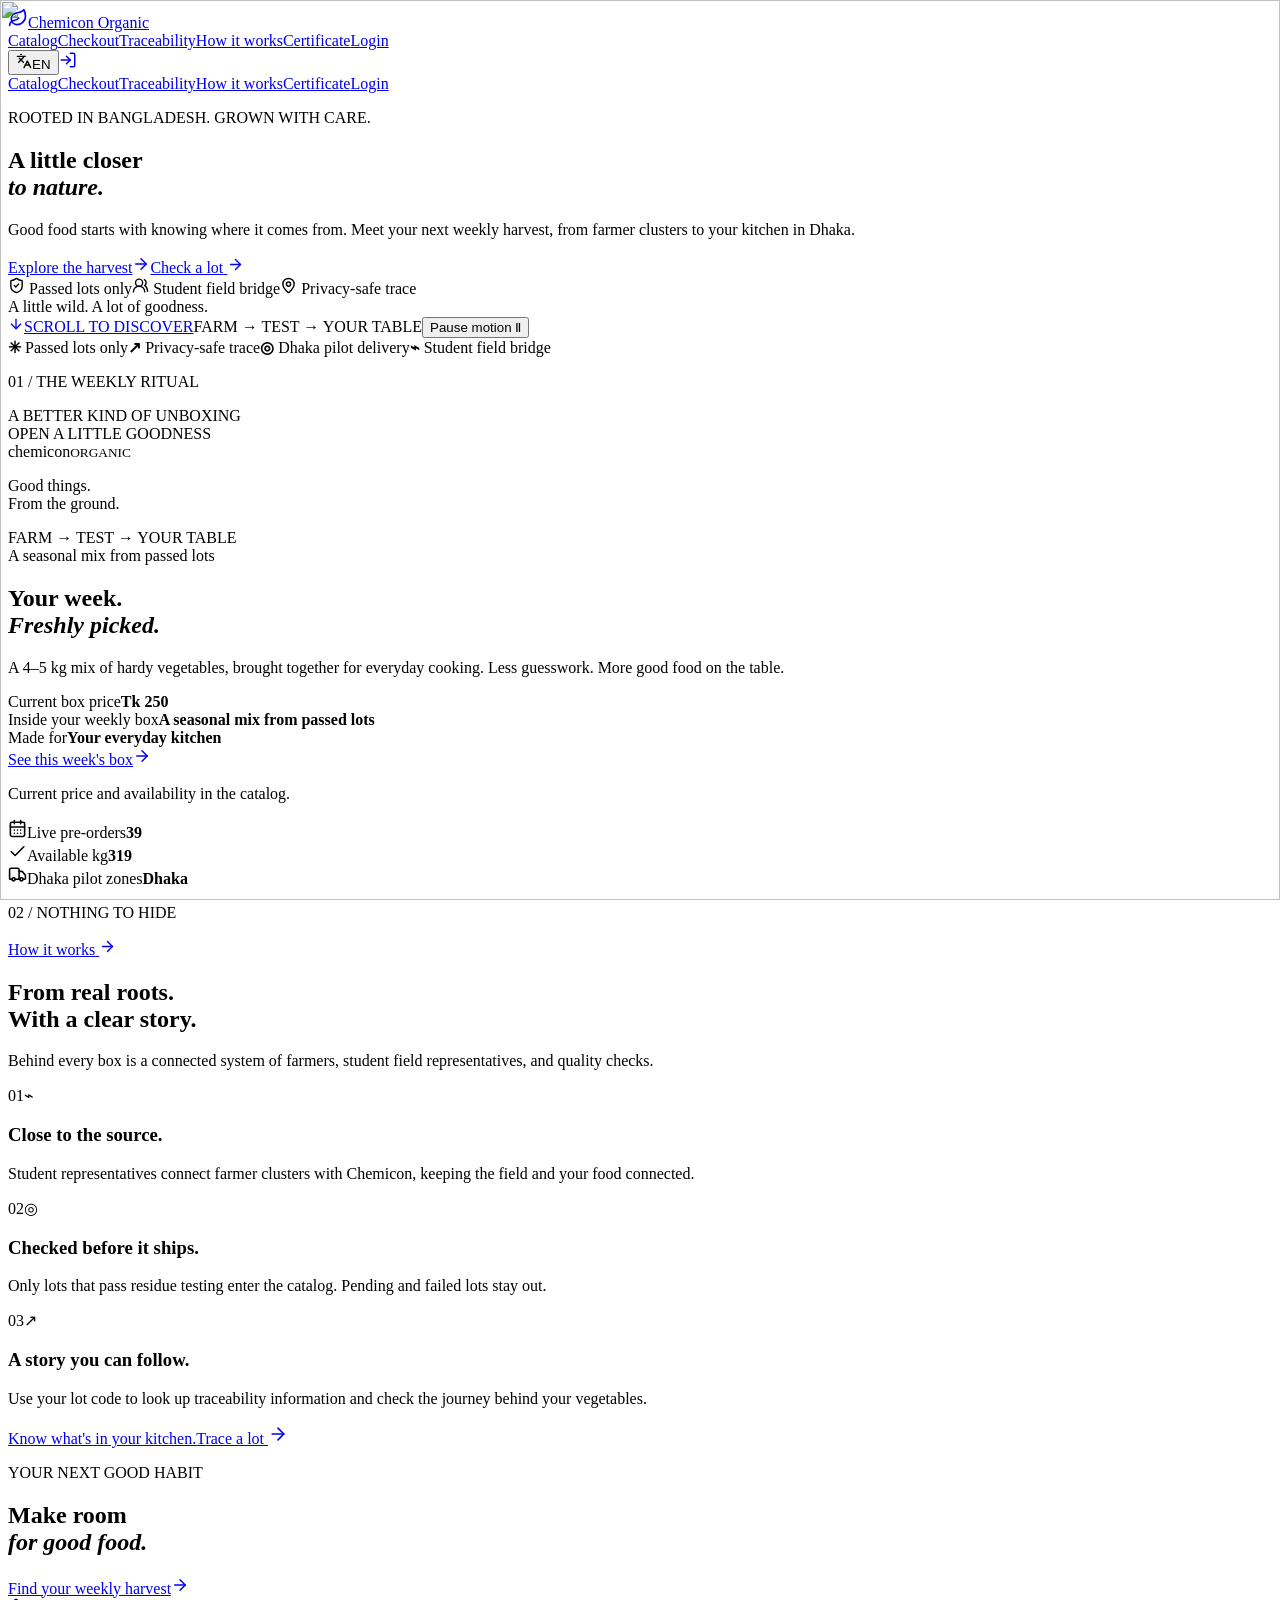
==== index.html @ 119d0b74 "Fix responsive hero image for Pages" ====
<!DOCTYPE html><html lang="en"><head><meta charSet="utf-8"/><meta name="viewport" content="width=device-width, initial-scale=1"/><link rel="preload" as="image" imageSrcSet="/chemicon-organic-v5-preview/experimental-assets/hardy-harvest.png 640w, /chemicon-organic-v5-preview/experimental-assets/hardy-harvest.png 750w, /chemicon-organic-v5-preview/experimental-assets/hardy-harvest.png 828w, /chemicon-organic-v5-preview/experimental-assets/hardy-harvest.png 1080w, /chemicon-organic-v5-preview/experimental-assets/hardy-harvest.png 1200w, /chemicon-organic-v5-preview/experimental-assets/hardy-harvest.png 1920w, /chemicon-organic-v5-preview/experimental-assets/hardy-harvest.png 2048w, /chemicon-organic-v5-preview/experimental-assets/hardy-harvest.png 3840w" imageSizes="(max-width: 760px) 120vw, 75vw"/><link rel="stylesheet" href="/chemicon-organic-v5-preview/_next/static/css/app/layout.css?v=1789143541775" data-precedence="next_static/css/app/layout.css"/><link rel="preload" as="script" fetchPriority="low" href="/chemicon-organic-v5-preview/_next/static/chunks/webpack.js?v=1789143541775"/><script src="/chemicon-organic-v5-preview/_next/static/chunks/main-app.js?v=1789143541775" async=""></script><script src="/chemicon-organic-v5-preview/_next/static/chunks/app-pages-internals.js" async=""></script><script src="/chemicon-organic-v5-preview/_next/static/chunks/app/layout.js" async=""></script><script src="/chemicon-organic-v5-preview/_next/static/chunks/app/error.js" async=""></script><script src="/chemicon-organic-v5-preview/_next/static/chunks/app/not-found.js" async=""></script><script src="/chemicon-organic-v5-preview/_next/static/chunks/app/page.js" async=""></script><title>Chemicon Organic Vegetable Venture</title><meta name="description" content="Organic vegetables with lot traceability, delivery, and farmer payout operations."/><link rel="manifest" href="/chemicon-organic-v5-preview/manifest.webmanifest"/><script src="/chemicon-organic-v5-preview/_next/static/chunks/polyfills.js" noModule=""></script></head><body><div hidden=""><!--$--><!--/$--></div><header class="ov-public-header ov-public-header--dark"><div class="mx-auto flex max-w-7xl items-center justify-between gap-4 px-4 py-3 sm:px-6"><a class="flex min-w-0 items-center gap-3 font-bold text-[var(--ov-color-cream)]" href="/chemicon-organic-v5-preview/"><span class="ov-brand-mark"><svg xmlns="http://www.w3.org/2000/svg" width="20" height="20" viewBox="0 0 24 24" fill="none" stroke="currentColor" stroke-width="2" stroke-linecap="round" stroke-linejoin="round" class="lucide lucide-leaf"><path d="M11 20A7 7 0 0 1 9.8 6.1C15.5 5 17 4.48 19 2c1 2 2 4.18 2 8 0 5.5-4.78 10-10 10Z"></path><path d="M2 21c0-3 1.85-5.36 5.08-6C9.5 14.52 12 13 13 12"></path></svg></span><span class="truncate">Chemicon Organic</span></a><nav class="hidden items-center gap-1 lg:flex"><a class="ov-nav-link" href="/chemicon-organic-v5-preview/catalog">Catalog</a><a class="ov-nav-link" href="/chemicon-organic-v5-preview/checkout">Checkout</a><a class="ov-nav-link" href="/chemicon-organic-v5-preview/traceability">Traceability</a><a class="ov-nav-link" href="/chemicon-organic-v5-preview/how-it-works">How it works</a><a class="ov-nav-link" href="/chemicon-organic-v5-preview/certificate">Certificate</a><a class="ov-nav-link" href="/chemicon-organic-v5-preview/login">Login</a></nav><div class="flex items-center gap-2"><button type="button" class="focus-ring inline-flex min-h-[var(--ov-touch-target)] items-center gap-2 rounded border border-[var(--line)] bg-white px-3 text-sm font-semibold" aria-label="Switch between English and Bangla" title="Switch between English and Bangla" aria-pressed="false"><svg xmlns="http://www.w3.org/2000/svg" width="16" height="16" viewBox="0 0 24 24" fill="none" stroke="currentColor" stroke-width="2" stroke-linecap="round" stroke-linejoin="round" class="lucide lucide-languages"><path d="m5 8 6 6"></path><path d="m4 14 6-6 2-3"></path><path d="M2 5h12"></path><path d="M7 2h1"></path><path d="m22 22-5-10-5 10"></path><path d="M14 18h6"></path></svg>EN</button><a class="focus-ring grid size-11 place-items-center rounded-full border border-white/20 bg-white/10 text-[var(--ov-color-cream)]" aria-label="Login" href="/chemicon-organic-v5-preview/login"><svg xmlns="http://www.w3.org/2000/svg" width="18" height="18" viewBox="0 0 24 24" fill="none" stroke="currentColor" stroke-width="2" stroke-linecap="round" stroke-linejoin="round" class="lucide lucide-log-in"><path d="M15 3h4a2 2 0 0 1 2 2v14a2 2 0 0 1-2 2h-4"></path><polyline points="10 17 15 12 10 7"></polyline><line x1="15" x2="3" y1="12" y2="12"></line></svg></a></div></div><nav class="border-t border-[var(--ov-color-line)] lg:hidden" aria-label="Catalog"><div class="mx-auto flex max-w-7xl gap-1 overflow-x-auto px-4 py-2 sm:px-6"><a class="ov-nav-link shrink-0" href="/chemicon-organic-v5-preview/catalog">Catalog</a><a class="ov-nav-link shrink-0" href="/chemicon-organic-v5-preview/checkout">Checkout</a><a class="ov-nav-link shrink-0" href="/chemicon-organic-v5-preview/traceability">Traceability</a><a class="ov-nav-link shrink-0" href="/chemicon-organic-v5-preview/how-it-works">How it works</a><a class="ov-nav-link shrink-0" href="/chemicon-organic-v5-preview/certificate">Certificate</a><a class="ov-nav-link shrink-0" href="/chemicon-organic-v5-preview/login">Login</a></div></nav></header><main><!--$?--><template id="B:0"></template><main class="ov-state-page" aria-busy="true"><div class="ov-state-card"><div class="flex items-center gap-3 text-sm text-[var(--ov-color-muted)]" role="status" aria-live="polite"><span class="ov-spinner" aria-hidden="true"></span><span>Loading Chemicon operations…</span></div></div></main><!--/$--></main><footer class="border-t border-[var(--line)] bg-[#e9eee4]"><div class="mx-auto grid max-w-7xl gap-4 px-4 py-6 text-sm text-[var(--muted)] sm:px-6 md:grid-cols-3"><span class="flex items-center gap-2"><svg xmlns="http://www.w3.org/2000/svg" width="16" height="16" viewBox="0 0 24 24" fill="none" stroke="currentColor" stroke-width="2" stroke-linecap="round" stroke-linejoin="round" class="lucide lucide-shield-check"><path d="M20 13c0 5-3.5 7.5-7.66 8.95a1 1 0 0 1-.67-.01C7.5 20.5 4 18 4 13V6a1 1 0 0 1 1-1c2 0 4.5-1.2 6.24-2.72a1.17 1.17 0 0 1 1.52 0C14.51 3.81 17 5 19 5a1 1 0 0 1 1 1z"></path><path d="m9 12 2 2 4-4"></path></svg> <!-- -->Residue-tested lots only</span><span class="flex items-center gap-2"><svg xmlns="http://www.w3.org/2000/svg" width="16" height="16" viewBox="0 0 24 24" fill="none" stroke="currentColor" stroke-width="2" stroke-linecap="round" stroke-linejoin="round" class="lucide lucide-truck"><path d="M14 18V6a2 2 0 0 0-2-2H4a2 2 0 0 0-2 2v11a1 1 0 0 0 1 1h2"></path><path d="M15 18H9"></path><path d="M19 18h2a1 1 0 0 0 1-1v-3.65a1 1 0 0 0-.22-.624l-3.48-4.35A1 1 0 0 0 17.52 8H14"></path><circle cx="17" cy="18" r="2"></circle><circle cx="7" cy="18" r="2"></circle></svg> <!-- -->Dhaka pilot zones</span><span>Private apps are available after staff login.</span></div></footer><script>requestAnimationFrame(function(){$RT=performance.now()});</script><script src="/chemicon-organic-v5-preview/_next/static/chunks/webpack.js?v=1789143541775" id="_R_" async=""></script><div hidden id="S:0"><div class="ov-homepage"><section class="ov-home-hero" aria-labelledby="home-title"><div class="ov-home-hero-art" aria-hidden="true"><img alt="" decoding="async" data-nimg="fill" style="position:absolute;height:100%;width:100%;left:0;top:0;right:0;bottom:0;color:transparent" sizes="(max-width: 760px) 120vw, 75vw" srcSet="/chemicon-organic-v5-preview/experimental-assets/hardy-harvest.png 640w, /chemicon-organic-v5-preview/experimental-assets/hardy-harvest.png 750w, /chemicon-organic-v5-preview/experimental-assets/hardy-harvest.png 828w, /chemicon-organic-v5-preview/experimental-assets/hardy-harvest.png 1080w, /chemicon-organic-v5-preview/experimental-assets/hardy-harvest.png 1200w, /chemicon-organic-v5-preview/experimental-assets/hardy-harvest.png 1920w, /chemicon-organic-v5-preview/experimental-assets/hardy-harvest.png 2048w, /chemicon-organic-v5-preview/experimental-assets/hardy-harvest.png 3840w" src="/chemicon-organic-v5-preview/experimental-assets/hardy-harvest.png"/><span class="ov-home-orbit ov-home-orbit--one"></span><span class="ov-home-orbit ov-home-orbit--two"></span></div><div class="ov-home-copy"><p class="ov-home-eyebrow"><span class="ov-home-live-dot"></span>ROOTED IN BANGLADESH. GROWN WITH CARE.</p><h1 id="home-title" class="ov-home-title">A little closer<br/><em>to nature.</em></h1><p class="ov-home-description">Good food starts with knowing where it comes from. Meet your next weekly harvest, from farmer clusters to your kitchen in Dhaka.</p><div class="ov-home-actions"><a class="ov-button ov-button--primary ov-home-button" href="/chemicon-organic-v5-preview/catalog"><span>Explore the harvest</span><svg xmlns="http://www.w3.org/2000/svg" width="18" height="18" viewBox="0 0 24 24" fill="none" stroke="currentColor" stroke-width="2" stroke-linecap="round" stroke-linejoin="round" class="lucide lucide-arrow-right" aria-hidden="true"><path d="M5 12h14"></path><path d="m12 5 7 7-7 7"></path></svg></a><a class="ov-home-text-link" href="/chemicon-organic-v5-preview/traceability">Check a lot<!-- --> <svg xmlns="http://www.w3.org/2000/svg" width="17" height="17" viewBox="0 0 24 24" fill="none" stroke="currentColor" stroke-width="2" stroke-linecap="round" stroke-linejoin="round" class="lucide lucide-arrow-right" aria-hidden="true"><path d="M5 12h14"></path><path d="m12 5 7 7-7 7"></path></svg></a></div><div class="ov-home-signals" aria-label="FARM → TEST → YOUR TABLE"><span><svg xmlns="http://www.w3.org/2000/svg" width="17" height="17" viewBox="0 0 24 24" fill="none" stroke="currentColor" stroke-width="2" stroke-linecap="round" stroke-linejoin="round" class="lucide lucide-shield-check" aria-hidden="true"><path d="M20 13c0 5-3.5 7.5-7.66 8.95a1 1 0 0 1-.67-.01C7.5 20.5 4 18 4 13V6a1 1 0 0 1 1-1c2 0 4.5-1.2 6.24-2.72a1.17 1.17 0 0 1 1.52 0C14.51 3.81 17 5 19 5a1 1 0 0 1 1 1z"></path><path d="m9 12 2 2 4-4"></path></svg> <!-- -->Passed lots only</span><span><svg xmlns="http://www.w3.org/2000/svg" width="17" height="17" viewBox="0 0 24 24" fill="none" stroke="currentColor" stroke-width="2" stroke-linecap="round" stroke-linejoin="round" class="lucide lucide-users-round" aria-hidden="true"><path d="M18 21a8 8 0 0 0-16 0"></path><circle cx="10" cy="8" r="5"></circle><path d="M22 20c0-3.37-2-6.5-4-8a5 5 0 0 0-.45-8.3"></path></svg> <!-- -->Student field bridge</span><span><svg xmlns="http://www.w3.org/2000/svg" width="17" height="17" viewBox="0 0 24 24" fill="none" stroke="currentColor" stroke-width="2" stroke-linecap="round" stroke-linejoin="round" class="lucide lucide-map-pin" aria-hidden="true"><path d="M20 10c0 4.993-5.539 10.193-7.399 11.799a1 1 0 0 1-1.202 0C9.539 20.193 4 14.993 4 10a8 8 0 0 1 16 0"></path><circle cx="12" cy="10" r="3"></circle></svg> <!-- -->Privacy-safe trace</span></div></div><div class="ov-home-produce-label" aria-hidden="true"><span></span><span>A little wild. A lot of goodness.</span></div><div class="ov-home-hero-bottom"><a href="#weekly"><span class="ov-home-scroll-symbol"><svg xmlns="http://www.w3.org/2000/svg" width="16" height="16" viewBox="0 0 24 24" fill="none" stroke="currentColor" stroke-width="2" stroke-linecap="round" stroke-linejoin="round" class="lucide lucide-arrow-down" aria-hidden="true"><path d="M12 5v14"></path><path d="m19 12-7 7-7-7"></path></svg></span>SCROLL TO DISCOVER</a><span class="ov-home-process">FARM → TEST → YOUR TABLE</span><button class="ov-home-motion-toggle" type="button" aria-pressed="false">Pause motion<!-- --> <span aria-hidden="true">Ⅱ</span></button></div></section><div class="ov-home-trust" aria-label="FARM → TEST → YOUR TABLE"><span><b aria-hidden="true">✳</b> <!-- -->Passed lots only</span><span><b aria-hidden="true">↗</b> <!-- -->Privacy-safe trace</span><span><b aria-hidden="true">◎</b> Dhaka pilot delivery</span><span><b aria-hidden="true">⌁</b> <!-- -->Student field bridge</span></div><section class="ov-home-weekly" id="weekly" aria-labelledby="weekly-title"><div class="ov-home-section-inner"><div class="ov-home-section-top"><p class="ov-home-eyebrow ov-home-eyebrow--light">01 / THE WEEKLY RITUAL</p><span class="ov-home-tiny-note">A BETTER KIND OF UNBOXING</span></div><div class="ov-home-weekly-grid"><div class="ov-home-box-stage" aria-hidden="true"><span class="ov-home-stage-ring ov-home-stage-ring--one"></span><span class="ov-home-stage-ring ov-home-stage-ring--two"></span><div class="ov-home-box-card"><div class="ov-home-box-card__top"><span>OPEN A LITTLE GOODNESS</span></div><div class="ov-home-box-card__front"><span class="ov-home-box-logo">chemicon<small>ORGANIC</small></span><p>Good things.<br/>From the ground.</p><span class="ov-home-box-micro">FARM → TEST → YOUR TABLE</span></div></div><span class="ov-home-box-caption">A seasonal mix from passed lots</span></div><div class="ov-home-weekly-copy"><h2 id="weekly-title" class="ov-home-section-title">Your week.<br/><em>Freshly picked.</em></h2><p>A 4–5 kg mix of hardy vegetables, brought together for everyday cooking. Less guesswork. More good food on the table.</p><div class="ov-home-price"><span>Current box price</span><strong>Tk <!-- -->250</strong></div><div class="ov-home-detail"><span>Inside your weekly box</span><strong>A seasonal mix from passed lots</strong></div><div class="ov-home-detail"><span>Made for</span><strong>Your everyday kitchen</strong></div><a class="ov-button ov-button--secondary ov-home-button ov-home-button--dark" href="/chemicon-organic-v5-preview/catalog"><span>See this week&#x27;s box</span><svg xmlns="http://www.w3.org/2000/svg" width="18" height="18" viewBox="0 0 24 24" fill="none" stroke="currentColor" stroke-width="2" stroke-linecap="round" stroke-linejoin="round" class="lucide lucide-arrow-right" aria-hidden="true"><path d="M5 12h14"></path><path d="m12 5 7 7-7 7"></path></svg></a><p class="ov-home-availability">Current price and availability in the catalog.</p></div></div><div class="ov-home-data-row"><div><svg xmlns="http://www.w3.org/2000/svg" width="19" height="19" viewBox="0 0 24 24" fill="none" stroke="currentColor" stroke-width="2" stroke-linecap="round" stroke-linejoin="round" class="lucide lucide-calendar-days" aria-hidden="true"><path d="M8 2v4"></path><path d="M16 2v4"></path><rect width="18" height="18" x="3" y="4" rx="2"></rect><path d="M3 10h18"></path><path d="M8 14h.01"></path><path d="M12 14h.01"></path><path d="M16 14h.01"></path><path d="M8 18h.01"></path><path d="M12 18h.01"></path><path d="M16 18h.01"></path></svg><span>Live pre-orders</span><strong>39</strong></div><div><svg xmlns="http://www.w3.org/2000/svg" width="19" height="19" viewBox="0 0 24 24" fill="none" stroke="currentColor" stroke-width="2" stroke-linecap="round" stroke-linejoin="round" class="lucide lucide-check" aria-hidden="true"><path d="M20 6 9 17l-5-5"></path></svg><span>Available kg</span><strong>319</strong></div><div><svg xmlns="http://www.w3.org/2000/svg" width="19" height="19" viewBox="0 0 24 24" fill="none" stroke="currentColor" stroke-width="2" stroke-linecap="round" stroke-linejoin="round" class="lucide lucide-truck" aria-hidden="true"><path d="M14 18V6a2 2 0 0 0-2-2H4a2 2 0 0 0-2 2v11a1 1 0 0 0 1 1h2"></path><path d="M15 18H9"></path><path d="M19 18h2a1 1 0 0 0 1-1v-3.65a1 1 0 0 0-.22-.624l-3.48-4.35A1 1 0 0 0 17.52 8H14"></path><circle cx="17" cy="18" r="2"></circle><circle cx="7" cy="18" r="2"></circle></svg><span>Dhaka pilot zones</span><strong>Dhaka</strong></div></div></div></section><section class="ov-home-journey" aria-labelledby="journey-title"><div class="ov-home-section-inner"><div class="ov-home-section-top"><p class="ov-home-eyebrow">02 / NOTHING TO HIDE</p><a class="ov-home-text-link" href="/chemicon-organic-v5-preview/how-it-works">How it works<!-- --> <svg xmlns="http://www.w3.org/2000/svg" width="17" height="17" viewBox="0 0 24 24" fill="none" stroke="currentColor" stroke-width="2" stroke-linecap="round" stroke-linejoin="round" class="lucide lucide-arrow-right" aria-hidden="true"><path d="M5 12h14"></path><path d="m12 5 7 7-7 7"></path></svg></a></div><div class="ov-home-journey-heading"><h2 id="journey-title" class="ov-home-section-title">From real roots.<br/>With a clear story.</h2><p>Behind every box is a connected system of farmers, student field representatives, and quality checks.</p></div><div class="ov-home-steps"><article><span class="ov-home-step-number">01</span><span class="ov-home-step-mark" aria-hidden="true">⌁</span><h3>Close to the source.</h3><p>Student representatives connect farmer clusters with Chemicon, keeping the field and your food connected.</p></article><article><span class="ov-home-step-number">02</span><span class="ov-home-step-mark" aria-hidden="true">◎</span><h3>Checked before it ships.</h3><p>Only lots that pass residue testing enter the catalog. Pending and failed lots stay out.</p></article><article><span class="ov-home-step-number">03</span><span class="ov-home-step-mark" aria-hidden="true">↗</span><h3>A story you can follow.</h3><p>Use your lot code to look up traceability information and check the journey behind your vegetables.</p></article></div><a class="ov-home-trace-link" href="/chemicon-organic-v5-preview/traceability"><span>Know what&#x27;s in your kitchen.</span><span>Trace a lot<!-- --> <svg xmlns="http://www.w3.org/2000/svg" width="20" height="20" viewBox="0 0 24 24" fill="none" stroke="currentColor" stroke-width="2" stroke-linecap="round" stroke-linejoin="round" class="lucide lucide-arrow-right" aria-hidden="true"><path d="M5 12h14"></path><path d="m12 5 7 7-7 7"></path></svg></span></a></div></section><section class="ov-home-closing" aria-labelledby="closing-title"><div class="ov-home-closing-art" aria-hidden="true"></div><p class="ov-home-eyebrow">YOUR NEXT GOOD HABIT</p><h2 id="closing-title" class="ov-home-closing-title">Make room<br/><em>for good food.</em></h2><a class="ov-button ov-button--primary ov-home-button" href="/chemicon-organic-v5-preview/catalog"><span>Find your weekly harvest</span><svg xmlns="http://www.w3.org/2000/svg" width="18" height="18" viewBox="0 0 24 24" fill="none" stroke="currentColor" stroke-width="2" stroke-linecap="round" stroke-linejoin="round" class="lucide lucide-arrow-right" aria-hidden="true"><path d="M5 12h14"></path><path d="m12 5 7 7-7 7"></path></svg></a></section></div><!--$--><!--/$--></div><script>$RB=[];$RV=function(a){$RT=performance.now();for(var b=0;b<a.length;b+=2){var c=a[b],e=a[b+1];null!==e.parentNode&&e.parentNode.removeChild(e);var f=c.parentNode;if(f){var g=c.previousSibling,h=0;do{if(c&&8===c.nodeType){var d=c.data;if("/$"===d||"/&"===d)if(0===h)break;else h--;else"$"!==d&&"$?"!==d&&"$~"!==d&&"$!"!==d&&"&"!==d||h++}d=c.nextSibling;f.removeChild(c);c=d}while(c);for(;e.firstChild;)f.insertBefore(e.firstChild,c);g.data="$";g._reactRetry&&requestAnimationFrame(g._reactRetry)}}a.length=0};
$RC=function(a,b){if(b=document.getElementById(b))(a=document.getElementById(a))?(a.previousSibling.data="$~",$RB.push(a,b),2===$RB.length&&("number"!==typeof $RT?requestAnimationFrame($RV.bind(null,$RB)):(a=performance.now(),setTimeout($RV.bind(null,$RB),2300>a&&2E3<a?2300-a:$RT+300-a)))):b.parentNode.removeChild(b)};$RC("B:0","S:0")</script><script>(self.__next_f=self.__next_f||[]).push([0])</script><script>self.__next_f.push([1,"5:I[\"(app-pages-browser)/../../node_modules/next/dist/next-devtools/userspace/app/segment-explorer-node.js\",[\"app-pages-internals\",\"static/chunks/app-pages-internals.js\"],\"SegmentViewNode\"]\n7:\"$Sreact.fragment\"\n14:I[\"(app-pages-browser)/./components/locale-provider.tsx\",[\"app/layout\",\"static/chunks/app/layout.js\"],\"LocaleProvider\"]\n16:I[\"(app-pages-browser)/./components/public-chrome.tsx\",[\"app/layout\",\"static/chunks/app/layout.js\"],\"PublicChrome\"]\n18:I[\"(app-pages-browser)/../../node_modules/next/dist/client/components/layout-router.js\",[\"app-pages-internals\",\"static/chunks/app-pages-internals.js\"],\"\"]\n19:I[\"(app-pages-browser)/./app/error.tsx\",[\"app/error\",\"static/chunks/app/error.js\"],\"default\"]\n1c:I[\"(app-pages-browser)/../../node_modules/next/dist/client/components/render-from-template-context.js\",[\"app-pages-internals\",\"static/chunks/app-pages-internals.js\"],\"\"]\n22:\"$Sreact.forward_ref\"\n3d:I[\"(app-pages-browser)/../../node_modules/next/dist/client/app-dir/link.js\",[\"app/not-found\",\"static/chunks/app/not-found.js\"],\"\"]\n49:I[\"(app-pages-browser)/../../node_modules/next/dist/lib/framework/boundary-components.js\",[\"app-pages-internals\",\"static/chunks/app-pages-internals.js\"],\"OutletBoundary\"]\n50:I[\"(app-pages-browser)/../../node_modules/next/dist/client/components/metadata/async-metadata.js\",[\"app-pages-internals\",\"static/chunks/app-pages-internals.js\"],\"AsyncMetadataOutlet\"]\n62:I[\"(app-pages-browser)/../../node_modules/next/dist/lib/framework/boundary-components.js\",[\"app-pages-internals\",\"static/chunks/app-pages-internals.js\"],\"ViewportBoundary\"]\n68:I[\"(app-pages-browser)/../../node_modules/next/dist/lib/framework/boundary-components.js\",[\"app-pages-internals\",\"static/chunks/app-pages-internals.js\"],\"MetadataBoundary\"]\n6d:\"$Sreact.suspense\"\n71:I[\"(app-pages-browser)/../../node_modules/next/dist/client/components/builtin/global-error.js\",[\"app-pages-internals\",\"static/chunks/app-pages-internals.js\"],\"\"]\n79:I[\"(app-pages-browser)/./components/homepage.tsx\",[\"app/page\",\"static/chunks/app/page.js\"],\"Homepage\"]\n:H"])</script><script>self.__next_f.push([1,"L[\"/_next/static/css/app/layout.css?v=1789143541775\",\"style\"]\n:N1789143541781.5488\n3:\"$EObject.defineProperty(()=\u003e{ctx.componentMod.preloadStyle(fullHref,ctx.renderOpts.crossOrigin,ctx.nonce)},\\\"name\\\",{value:\\\"\\\"})\"\n2:{\"name\":\"Preloads\",\"key\":null,\"env\":\"Server\",\"stack\":[],\"props\":{\"preloadCallbacks\":[\"$3\"]}}\n4:[]\n6:[]\n8:[[\"Array.map\",\"\",0,0,0,0,false]]\nb:I[\"(app-pages-browser)/../../node_modules/next/dist/client/components/layout-router.js\",[\"app-pages-internals\",\"static/chunks/app-pages-internals.js\"],\"\"]\nd:I[\"(app-pages-browser)/./app/error.tsx\",[\"app/error\",\"static/chunks/app/error.js\"],\"default\"]\ne:{\"type\":\"error\",\"pagePath\":\"error.tsx\",\"children\":[]}\nf:[[\"Promise.all\",\"\",0,0,0,0,true]]\nc:{\"parallelRouterKey\":\"children\",\"error\":\"$d\",\"errorStyles\":[\"$\",\"$L5\",null,\"$e\",null,\"$f\",0],\"errorScripts\":\"$Y\",\"template\":\"$Y\",\"templateStyles\":\"$undefined\",\"templateScripts\":\"$undefined\",\"notFound\":\"$Y\",\"forbidden\":\"$undefined\",\"unauthorized\":\"$undefined\",\"segmentViewBoundaries\":\"$Y\"}\n10:[[\"Promise.all\",\"\",0,0,0,0,true]]\na:{\"name\":\"RootLayout\",\"key\":null,\"env\":\"Server\",\"stack\":[],\"props\":{\"children\":[\"$\",\"$Lb\",null,\"$c\",null,\"$10\",1],\"params\":\"$Y\"}}\n11:[[\"RootLayout\",\"webpack-internal:///(rsc)/./app/layout.tsx\",20,87,19,1,false]]\n12:[[\"RootLayout\",\"webpack-internal:///(rsc)/./app/layout.tsx\",23,94,19,1,false]]\n13:[[\"RootLayout\",\"webpack-internal:///(rsc)/./app/layout.tsx\",24,98,19,1,false]]\n15:[[\"RootLayout\",\"webpack-internal:///(rsc)/./app/layout.tsx\",25,102,19,1,false]]\n17:[[\"Promise.all\",\"\",0,0,0,0,true]]\n1a:[[\"Promise.all\",\"\",0,0,0,0,true]]\n1b:[[\"Promise.all\",\"\",0,0,0,0,true]]\n1d:[]\n1f:{\"name\":\"NotFound\",\"key\":null,\"env\":\"Server\",\"stack\":[],\"props\":{}}\n23:\"$EObject.defineProperty(({ className, ...props }, ref)=\u003e/*#__PURE__*/ (0,react__WEBPACK_IMPORTED_MODULE_0__.createElement)(_Icon_js__WEBPACK_IMPORTED_MODULE_1__[\\\"default\\\"], {\\n            ref,\\n            iconNode,\\n            className: (0,_shared_src_utils_js__WEBPACK_IMPORTED_MODULE_2__.mergeClasses)(`lucide-${(0,_shared_src_utils_js__WEBPACK_IMPORTED_MODUL"])</script><script>self.__next_f.push([1,"E_2__.toKebabCase)(iconName)}`, className),\\n            ...props\\n        }),\\\"name\\\",{value:\\\"SearchX\\\"})\"\n21:{\"$$typeof\":\"$22\",\"render\":\"$23\"}\n24:{\"size\":28}\n25:[[\"NotFound\",\"webpack-internal:///(rsc)/./app/not-found.tsx\",17,90,12,1,false]]\n20:{\"name\":\"SystemState\",\"key\":null,\"env\":\"Server\",\"owner\":\"$1f\",\"stack\":[[\"NotFound\",\"webpack-internal:///(rsc)/./app/not-found.tsx\",13,87,12,1,false]],\"props\":{\"eyebrow\":\"Not found\",\"title\":\"That path has moved on.\",\"body\":\"The page or record is not available at this address. Return to the public site and choose a current route.\",\"icon\":[\"$\",\"$21\",null,\"$24\",\"$1f\",\"$25\",0]}}\n26:[[\"SystemState\",\"webpack-internal:///(rsc)/./components/system-state.tsx\",19,87,18,1,false]]\n27:[[\"SystemState\",\"webpack-internal:///(rsc)/./components/system-state.tsx\",21,94,18,1,false]]\n28:[[\"SystemState\",\"webpack-internal:///(rsc)/./components/system-state.tsx\",24,92,18,1,false]]\n2a:{\"name\":\"Leaf\",\"key\":null,\"env\":\"Server\",\"owner\":\"$20\",\"stack\":[[\"SystemState\",\"webpack-internal:///(rsc)/./components/system-state.tsx\",26,106,18,1,false]],\"props\":{\"size\":20}}\n2b:{\"name\":\"\",\"key\":null,\"env\":\"Server\",\"owner\":\"$2a\",\"stack\":[],\"props\":{\"ref\":\"$undefined\",\"iconNode\":[[\"path\",{\"d\":\"M11 20A7 7 0 0 1 9.8 6.1C15.5 5 17 4.48 19 2c1 2 2 4.18 2 8 0 5.5-4.78 10-10 10Z\",\"key\":\"nnexq3\"}],[\"path\",{\"d\":\"M2 21c0-3 1.85-5.36 5.08-6C9.5 14.52 12 13 13 12\",\"key\":\"mt58a7\"}]],\"className\":\"lucide-leaf\",\"size\":20}}\n2c:[]\n2d:[[\"Array.map\",\"\",0,0,0,0,false]]\n2e:[[\"Array.map\",\"\",0,0,0,0,false]]\n2f:[[\"SystemState\",\"webpack-internal:///(rsc)/./components/system-state.tsx\",38,99,18,1,false]]\n31:{\"name\":\"SearchX\",\"key\":null,\"env\":\"Server\",\"owner\":\"$1f\",\"stack\":[[\"NotFound\",\"webpack-internal:///(rsc)/./app/not-found.tsx\",17,90,12,1,false]],\"props\":\"$24\"}\n32:{\"name\":\"\",\"key\":null,\"env\":\"Server\",\"owner\":\"$31\",\"stack\":[],\"props\":{\"ref\":\"$undefined\",\"iconNode\":[[\"path\",{\"d\":\"m13.5 8.5-5 5\",\"key\":\"1cs55j\"}],[\"path\",{\"d\":\"m8.5 8.5 5 5\",\"key\":\"a8mexj\"}],[\"circle\",{\"cx\":\"11\",\"cy\":\"11\",\"r\":\"8\",\"key\":\"4ej97u\"}],\"$Y\"],\"className\":\"lucide-s"])</script><script>self.__next_f.push([1,"earch-x\",\"size\":28}}\n33:[]\n34:[[\"Array.map\",\"\",0,0,0,0,false]]\n35:[[\"Array.map\",\"\",0,0,0,0,false]]\n36:[[\"Array.map\",\"\",0,0,0,0,false]]\n37:[[\"Array.map\",\"\",0,0,0,0,false]]\n38:[[\"SystemState\",\"webpack-internal:///(rsc)/./components/system-state.tsx\",46,92,18,1,false]]\n39:[[\"SystemState\",\"webpack-internal:///(rsc)/./components/system-state.tsx\",54,92,18,1,false]]\n3a:[[\"SystemState\",\"webpack-internal:///(rsc)/./components/system-state.tsx\",62,92,18,1,false]]\n3b:[[\"SystemState\",\"webpack-internal:///(rsc)/./components/system-state.tsx\",70,92,18,1,false]]\n3c:[[\"SystemState\",\"webpack-internal:///(rsc)/./components/system-state.tsx\",72,116,18,1,false]]\n3e:[[\"Promise.all\",\"\",0,0,0,0,true]]\n3f:[[\"Promise.all\",\"\",0,0,0,0,true]]\n40:[[\"Promise.all\",\"\",0,0,0,0,true]]\n41:[[\"Promise.all\",\"\",0,0,0,0,true]]\n42:[[\"Promise.all\",\"\",0,0,0,0,true]]\n43:[[\"Promise.all\",\"\",0,0,0,0,true]]\n45:{\"name\":\"HomePage\",\"key\":null,\"env\":\"Server\",\"stack\":[[\"Promise.all\",\"\",0,0,0,0,true]],\"props\":{\"params\":\"$@46\",\"searchParams\":\"$@47\"}}\n48:[[\"Promise.all\",\"\",0,0,0,0,true]]\n4c:\"$EObject.defineProperty(async function getViewportReady() {\\n        await viewport();\\n        return undefined;\\n    },\\\"name\\\",{value:\\\"getViewportReady\\\"})\"\n4b:{\"name\":\"__next_outlet_boundary__\",\"key\":null,\"env\":\"Server\",\"stack\":[[\"Promise.all\",\"\",0,0,0,0,true]],\"props\":{\"ready\":\"$4c\"}}\n4e:{\"name\":\"StreamingMetadataOutletImpl\",\"key\":null,\"env\":\"Server\",\"stack\":[[\"Promise.all\",\"\",0,0,0,0,true]],\"props\":{}}\n4f:[]\n52:[]\n54:{\"name\":\"Loading\",\"key\":\"l\",\"env\":\"Server\",\"stack\":[],\"props\":{}}\n55:[[\"Loading\",\"webpack-internal:///(rsc)/./app/loading.tsx\",11,87,10,1,false]]\n56:[[\"Loading\",\"webpack-internal:///(rsc)/./app/loading.tsx\",14,94,10,1,false]]\n58:{\"name\":\"LoadingMessage\",\"key\":null,\"env\":\"Server\",\"owner\":\"$54\",\"stack\":[[\"Loading\",\"webpack-internal:///(rsc)/./app/loading.tsx\",16,98,10,1,false]],\"props\":{\"label\":\"Loading Chemicon operations…\"}}\n59:[[\"LoadingMessage\",\"webpack-internal:///(rsc)/./components/design-system.tsx\",176,87,175,1,false]]\n5a:[[\"LoadingMessage\",\"webpack-in"])</script><script>self.__next_f.push([1,"ternal:///(rsc)/./components/design-system.tsx\",181,88,175,1,false]]\n5b:[[\"LoadingMessage\",\"webpack-internal:///(rsc)/./components/design-system.tsx\",189,88,175,1,false]]\n5c:[]\n5e:{\"name\":\"NonIndex\",\"key\":null,\"env\":\"Server\",\"stack\":[],\"props\":{\"pagePath\":\"/\",\"statusCode\":200,\"isPossibleServerAction\":false}}\n60:{\"name\":\"ViewportTree\",\"key\":null,\"env\":\"Server\",\"stack\":[],\"props\":{}}\n61:[]\n64:{\"name\":\"__next_viewport_boundary__\",\"key\":null,\"env\":\"Server\",\"owner\":\"$60\",\"stack\":[],\"props\":{}}\n66:{\"name\":\"MetadataTree\",\"key\":null,\"env\":\"Server\",\"stack\":[],\"props\":{}}\n67:[]\n6a:{\"name\":\"__next_metadata_boundary__\",\"key\":null,\"env\":\"Server\",\"owner\":\"$66\",\"stack\":[],\"props\":{}}\n6b:[]\n6c:[]\n6f:{\"name\":\"MetadataResolver\",\"key\":null,\"env\":\"Server\",\"owner\":\"$6a\",\"stack\":[],\"props\":{}}\n72:[]\n46:{}\n47:\n73:[]\n74:[]\n75:[]\n76:[]\n77:[]\n78:[[\"HomePage\",\"webpack-internal:///(rsc)/./app/page.tsx\",21,87,17,1,false]]\n1:D\"$2\"\n1:null\n9:D\"$a\"\n1e:D\"$1f\"\n1e:D\"$20\"\n29:D\"$2a\"\n29:D\"$2b\"\n29:[\"$\",\"svg\",null,{\"ref\":\"$undefined\",\"xmlns\":\"http://www.w3.org/2000/svg\",\"width\":20,\"height\":20,\"viewBox\":\"0 0 24 24\",\"fill\":\"none\",\"stroke\":\"currentColor\",\"strokeWidth\":2,\"strokeLinecap\":\"round\",\"strokeLinejoin\":\"round\",\"className\":\"lucide lucide-leaf\",\"children\":[[\"$\",\"path\",\"nnexq3\",{\"d\":\"M11 20A7 7 0 0 1 9.8 6.1C15.5 5 17 4.48 19 2c1 2 2 4.18 2 8 0 5.5-4.78 10-10 10Z\"},\"$2b\",\"$2d\",0],[\"$\",\"path\",\"mt58a7\",{\"d\":\"M2 21c0-3 1.85-5.36 5.08-6C9.5 14.52 12 13 13 12\"},\"$2b\",\"$2e\",0],\"$undefined\"]},\"$2b\",\"$2c\",1]\n30:D\"$31\"\n30:D\"$32\"\n30:[\"$\",\"svg\",null,{\"ref\":\"$undefined\",\"xmlns\":\"http://www.w3.org/2000/svg\",\"width\":28,\"height\":28,\"viewBox\":\"0 0 24 24\",\"fill\":\"none\",\"stroke\":\"currentColor\",\"strokeWidth\":2,\"strokeLinecap\":\"round\",\"strokeLinejoin\":\"round\",\"className\":\"lucide lucide-search-x\",\"children\":[[\"$\",\"path\",\"1cs55j\",{\"d\":\"m13.5 8.5-5 5\"},\"$32\",\"$34\",0],[\"$\",\"path\",\"a8mexj\",{\"d\":\"m8.5 8.5 5 5\"},\"$32\",\"$35\",0],[\"$\",\"circle\",\"4ej97u\",{\"cx\":\"11\",\"cy\":\"11\",\"r\":\"8\"},\"$32\",\"$36\",0],[\"$\",\"path\",\"1qie3q\",{\"d\":\"m21 21-4.3-4.3\"},\"$32\",\"$37\",0],\"$undefined\"]},\"$32\",\"$33\""])</script><script>self.__next_f.push([1,",1]\n"])</script><script>self.__next_f.push([1,"1e:[\"$\",\"main\",null,{\"className\":\"ov-state-page\",\"children\":[\"$\",\"div\",null,{\"className\":\"ov-state-card\",\"children\":[[\"$\",\"div\",null,{\"className\":\"ov-brand-mark\",\"children\":\"$29\"},\"$20\",\"$28\",1],[\"$\",\"div\",null,{\"className\":\"mt-6 text-[var(--ov-color-lime)]\",\"children\":\"$30\"},\"$20\",\"$2f\",1],[\"$\",\"p\",null,{\"className\":\"ov-eyebrow mt-6\",\"children\":\"Not found\"},\"$20\",\"$38\",1],[\"$\",\"h1\",null,{\"className\":\"ov-display mt-2 text-4xl\",\"children\":\"That path has moved on.\"},\"$20\",\"$39\",1],[\"$\",\"p\",null,{\"className\":\"mt-4 max-w-xl text-sm leading-6 text-[var(--ov-color-muted)]\",\"children\":\"The page or record is not available at this address. Return to the public site and choose a current route.\"},\"$20\",\"$3a\",1],[\"$\",\"div\",null,{\"className\":\"mt-6 flex flex-wrap gap-3\",\"children\":[\"$\",\"$L3d\",null,{\"className\":\"ov-button ov-button--primary\",\"href\":\"/\",\"children\":\"Return to Chemicon\"},\"$20\",\"$3c\",1]},\"$20\",\"$3b\",1]]},\"$20\",\"$27\",1]},\"$20\",\"$26\",1]\n"])</script><script>self.__next_f.push([1,"9:[\"$\",\"html\",null,{\"lang\":\"en\",\"suppressHydrationWarning\":true,\"children\":[\"$\",\"body\",null,{\"children\":[\"$\",\"$L14\",null,{\"children\":[\"$\",\"$L16\",null,{\"children\":[\"$\",\"$L18\",null,{\"parallelRouterKey\":\"children\",\"error\":\"$19\",\"errorStyles\":[\"$\",\"$L5\",null,{\"type\":\"error\",\"pagePath\":\"error.tsx\",\"children\":[]},null,\"$1a\",0],\"errorScripts\":[],\"template\":[\"$\",\"$L1c\",null,{},null,\"$1b\",1],\"templateStyles\":\"$undefined\",\"templateScripts\":\"$undefined\",\"notFound\":[\"$\",\"$L5\",\"c-not-found\",{\"type\":\"not-found\",\"pagePath\":\"not-found.tsx\",\"children\":[\"$1e\",[]]},null,\"$1d\",0],\"forbidden\":\"$undefined\",\"unauthorized\":\"$undefined\",\"segmentViewBoundaries\":[[\"$\",\"$L5\",null,{\"type\":\"boundary:not-found\",\"pagePath\":\"not-found.tsx@boundary\"},null,\"$3e\",1],[\"$\",\"$L5\",null,{\"type\":\"boundary:loading\",\"pagePath\":\"loading.tsx@boundary\"},null,\"$3f\",1],[\"$\",\"$L5\",null,{\"type\":\"boundary:error\",\"pagePath\":\"error.tsx@boundary\"},null,\"$40\",1],[\"$\",\"$L5\",null,{\"type\":\"boundary:global-error\",\"pagePath\":\"__next_builtin__global-error.js\"},null,\"$41\",1]]},null,\"$17\",1]},\"$a\",\"$15\",1]},\"$a\",\"$13\",1]},\"$a\",\"$12\",1]},\"$a\",\"$11\",1]\n"])</script><script>self.__next_f.push([1,"44:D\"$45\"\n4a:D\"$4b\"\n4d:D\"$4e\"\n4d:[\"$\",\"$L50\",null,{\"promise\":\"$@51\"},\"$4e\",\"$4f\",1]\n53:D\"$54\"\n57:D\"$58\"\n57:[\"$\",\"div\",null,{\"className\":\"flex items-center gap-3 text-sm text-[var(--ov-color-muted)]\",\"role\":\"status\",\"aria-live\":\"polite\",\"children\":[[\"$\",\"span\",null,{\"className\":\"ov-spinner\",\"aria-hidden\":\"true\"},\"$58\",\"$5a\",1],[\"$\",\"span\",null,{\"children\":\"Loading Chemicon operations…\"},\"$58\",\"$5b\",1]]},\"$58\",\"$59\",1]\n53:[\"$\",\"main\",\"l\",{\"className\":\"ov-state-page\",\"aria-busy\":\"true\",\"children\":[\"$\",\"div\",null,{\"className\":\"ov-state-card\",\"children\":\"$57\"},\"$54\",\"$56\",1]},\"$54\",\"$55\",1]\n5d:D\"$5e\"\n5d:null\n5f:D\"$60\"\n63:D\"$64\"\n5f:[[\"$\",\"$L62\",null,{\"children\":\"$L63\"},\"$60\",\"$61\",1],null]\n65:D\"$66\"\n69:D\"$6a\"\n6e:D\"$6f\"\n69:[\"$\",\"div\",null,{\"hidden\":true,\"children\":[\"$\",\"$6d\",null,{\"fallback\":null,\"children\":\"$L6e\"},\"$6a\",\"$6c\",1]},\"$6a\",\"$6b\",1]\n65:[\"$\",\"$L68\",null,{\"children\":\"$69\"},\"$66\",\"$67\",1]\n70:[]\n"])</script><script>self.__next_f.push([1,"0:{\"P\":\"$1\",\"b\":\"development\",\"p\":\"\",\"c\":[\"\",\"\"],\"i\":false,\"f\":[[[\"\",{\"children\":[\"__PAGE__\",{}]},\"$undefined\",\"$undefined\",true],[\"\",[\"$\",\"$L5\",\"layout\",{\"type\":\"layout\",\"pagePath\":\"layout.tsx\",\"children\":[\"$\",\"$7\",\"c\",{\"children\":[[[\"$\",\"link\",\"0\",{\"rel\":\"stylesheet\",\"href\":\"/_next/static/css/app/layout.css?v=1789143541775\",\"precedence\":\"next_static/css/app/layout.css\",\"crossOrigin\":\"$undefined\",\"nonce\":\"$undefined\"},null,\"$8\",0]],\"$9\"]},null,\"$6\",1]},null,\"$4\",0],{\"children\":[\"__PAGE__\",[\"$\",\"$7\",\"c\",{\"children\":[[\"$\",\"$L5\",\"c-page\",{\"type\":\"page\",\"pagePath\":\"page.tsx\",\"children\":\"$L44\"},null,\"$43\",1],null,[\"$\",\"$L49\",null,{\"children\":[\"$L4a\",\"$4d\"]},null,\"$48\",1]]},null,\"$42\",0],{},null,false]},[[\"$\",\"$L5\",\"c-loading\",{\"type\":\"loading\",\"pagePath\":\"loading.tsx\",\"children\":\"$53\"},null,\"$52\",0],[],[]],false],[\"$\",\"$7\",\"h\",{\"children\":[\"$5d\",\"$5f\",\"$65\"]},null,\"$5c\",0],false]],\"m\":\"$W70\",\"G\":[\"$71\",[\"$\",\"$L5\",\"ge-svn\",{\"type\":\"global-error\",\"pagePath\":\"__next_builtin__global-error.js\",\"children\":[]},null,\"$72\",0]],\"s\":false,\"S\":false}\n"])</script><script>self.__next_f.push([1,"63:[[\"$\",\"meta\",\"0\",{\"charSet\":\"utf-8\"},\"$4b\",\"$73\",0],[\"$\",\"meta\",\"1\",{\"name\":\"viewport\",\"content\":\"width=device-width, initial-scale=1\"},\"$4b\",\"$74\",0]]\n4a:null\n51:{\"metadata\":[[\"$\",\"title\",\"0\",{\"children\":\"Chemicon Organic Vegetable Venture\"},\"$4e\",\"$75\",0],[\"$\",\"meta\",\"1\",{\"name\":\"description\",\"content\":\"Organic vegetables with lot traceability, delivery, and farmer payout operations.\"},\"$4e\",\"$76\",0],[\"$\",\"link\",\"2\",{\"rel\":\"manifest\",\"href\":\"/manifest.webmanifest\",\"crossOrigin\":\"$undefined\"},\"$4e\",\"$77\",0]],\"error\":null,\"digest\":\"$undefined\"}\n6e:\"$51:metadata\"\n44:[\"$\",\"$L79\",null,{\"weeklyBox\":{\"priceBdt\":250,\"availableKg\":318.5},\"preorderCount\":39},\"$45\",\"$78\",1]\n"])</script></body></html>
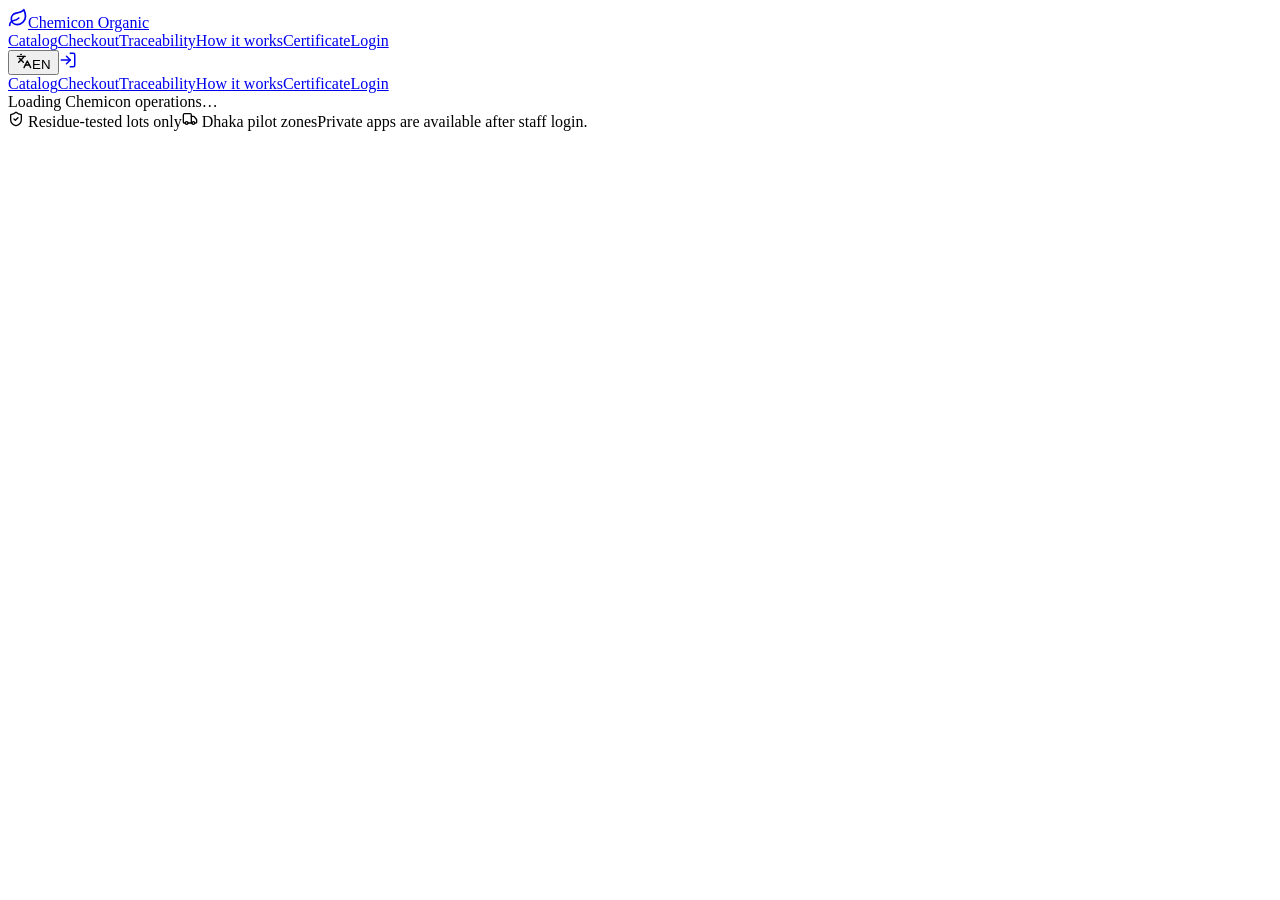
==== commit 21f391fc: "Keep preview navigation static on GitHub Pages" ====
--- a/index.html
+++ b/index.html
@@ -1,2 +1 @@
-<!DOCTYPE html><html lang="en"><head><meta charSet="utf-8"/><meta name="viewport" content="width=device-width, initial-scale=1"/><link rel="preload" as="image" imageSrcSet="/chemicon-organic-v5-preview/experimental-assets/hardy-harvest.png 640w, /chemicon-organic-v5-preview/experimental-assets/hardy-harvest.png 750w, /chemicon-organic-v5-preview/experimental-assets/hardy-harvest.png 828w, /chemicon-organic-v5-preview/experimental-assets/hardy-harvest.png 1080w, /chemicon-organic-v5-preview/experimental-assets/hardy-harvest.png 1200w, /chemicon-organic-v5-preview/experimental-assets/hardy-harvest.png 1920w, /chemicon-organic-v5-preview/experimental-assets/hardy-harvest.png 2048w, /chemicon-organic-v5-preview/experimental-assets/hardy-harvest.png 3840w" imageSizes="(max-width: 760px) 120vw, 75vw"/><link rel="stylesheet" href="/chemicon-organic-v5-preview/_next/static/css/app/layout.css?v=1789143541775" data-precedence="next_static/css/app/layout.css"/><link rel="preload" as="script" fetchPriority="low" href="/chemicon-organic-v5-preview/_next/static/chunks/webpack.js?v=1789143541775"/><script src="/chemicon-organic-v5-preview/_next/static/chunks/main-app.js?v=1789143541775" async=""></script><script src="/chemicon-organic-v5-preview/_next/static/chunks/app-pages-internals.js" async=""></script><script src="/chemicon-organic-v5-preview/_next/static/chunks/app/layout.js" async=""></script><script src="/chemicon-organic-v5-preview/_next/static/chunks/app/error.js" async=""></script><script src="/chemicon-organic-v5-preview/_next/static/chunks/app/not-found.js" async=""></script><script src="/chemicon-organic-v5-preview/_next/static/chunks/app/page.js" async=""></script><title>Chemicon Organic Vegetable Venture</title><meta name="description" content="Organic vegetables with lot traceability, delivery, and farmer payout operations."/><link rel="manifest" href="/chemicon-organic-v5-preview/manifest.webmanifest"/><script src="/chemicon-organic-v5-preview/_next/static/chunks/polyfills.js" noModule=""></script></head><body><div hidden=""><!--$--><!--/$--></div><header class="ov-public-header ov-public-header--dark"><div class="mx-auto flex max-w-7xl items-center justify-between gap-4 px-4 py-3 sm:px-6"><a class="flex min-w-0 items-center gap-3 font-bold text-[var(--ov-color-cream)]" href="/chemicon-organic-v5-preview/"><span class="ov-brand-mark"><svg xmlns="http://www.w3.org/2000/svg" width="20" height="20" viewBox="0 0 24 24" fill="none" stroke="currentColor" stroke-width="2" stroke-linecap="round" stroke-linejoin="round" class="lucide lucide-leaf"><path d="M11 20A7 7 0 0 1 9.8 6.1C15.5 5 17 4.48 19 2c1 2 2 4.18 2 8 0 5.5-4.78 10-10 10Z"></path><path d="M2 21c0-3 1.85-5.36 5.08-6C9.5 14.52 12 13 13 12"></path></svg></span><span class="truncate">Chemicon Organic</span></a><nav class="hidden items-center gap-1 lg:flex"><a class="ov-nav-link" href="/chemicon-organic-v5-preview/catalog">Catalog</a><a class="ov-nav-link" href="/chemicon-organic-v5-preview/checkout">Checkout</a><a class="ov-nav-link" href="/chemicon-organic-v5-preview/traceability">Traceability</a><a class="ov-nav-link" href="/chemicon-organic-v5-preview/how-it-works">How it works</a><a class="ov-nav-link" href="/chemicon-organic-v5-preview/certificate">Certificate</a><a class="ov-nav-link" href="/chemicon-organic-v5-preview/login">Login</a></nav><div class="flex items-center gap-2"><button type="button" class="focus-ring inline-flex min-h-[var(--ov-touch-target)] items-center gap-2 rounded border border-[var(--line)] bg-white px-3 text-sm font-semibold" aria-label="Switch between English and Bangla" title="Switch between English and Bangla" aria-pressed="false"><svg xmlns="http://www.w3.org/2000/svg" width="16" height="16" viewBox="0 0 24 24" fill="none" stroke="currentColor" stroke-width="2" stroke-linecap="round" stroke-linejoin="round" class="lucide lucide-languages"><path d="m5 8 6 6"></path><path d="m4 14 6-6 2-3"></path><path d="M2 5h12"></path><path d="M7 2h1"></path><path d="m22 22-5-10-5 10"></path><path d="M14 18h6"></path></svg>EN</button><a class="focus-ring grid size-11 place-items-center rounded-full border border-white/20 bg-white/10 text-[var(--ov-color-cream)]" aria-label="Login" href="/chemicon-organic-v5-preview/login"><svg xmlns="http://www.w3.org/2000/svg" width="18" height="18" viewBox="0 0 24 24" fill="none" stroke="currentColor" stroke-width="2" stroke-linecap="round" stroke-linejoin="round" class="lucide lucide-log-in"><path d="M15 3h4a2 2 0 0 1 2 2v14a2 2 0 0 1-2 2h-4"></path><polyline points="10 17 15 12 10 7"></polyline><line x1="15" x2="3" y1="12" y2="12"></line></svg></a></div></div><nav class="border-t border-[var(--ov-color-line)] lg:hidden" aria-label="Catalog"><div class="mx-auto flex max-w-7xl gap-1 overflow-x-auto px-4 py-2 sm:px-6"><a class="ov-nav-link shrink-0" href="/chemicon-organic-v5-preview/catalog">Catalog</a><a class="ov-nav-link shrink-0" href="/chemicon-organic-v5-preview/checkout">Checkout</a><a class="ov-nav-link shrink-0" href="/chemicon-organic-v5-preview/traceability">Traceability</a><a class="ov-nav-link shrink-0" href="/chemicon-organic-v5-preview/how-it-works">How it works</a><a class="ov-nav-link shrink-0" href="/chemicon-organic-v5-preview/certificate">Certificate</a><a class="ov-nav-link shrink-0" href="/chemicon-organic-v5-preview/login">Login</a></div></nav></header><main><!--$?--><template id="B:0"></template><main class="ov-state-page" aria-busy="true"><div class="ov-state-card"><div class="flex items-center gap-3 text-sm text-[var(--ov-color-muted)]" role="status" aria-live="polite"><span class="ov-spinner" aria-hidden="true"></span><span>Loading Chemicon operations…</span></div></div></main><!--/$--></main><footer class="border-t border-[var(--line)] bg-[#e9eee4]"><div class="mx-auto grid max-w-7xl gap-4 px-4 py-6 text-sm text-[var(--muted)] sm:px-6 md:grid-cols-3"><span class="flex items-center gap-2"><svg xmlns="http://www.w3.org/2000/svg" width="16" height="16" viewBox="0 0 24 24" fill="none" stroke="currentColor" stroke-width="2" stroke-linecap="round" stroke-linejoin="round" class="lucide lucide-shield-check"><path d="M20 13c0 5-3.5 7.5-7.66 8.95a1 1 0 0 1-.67-.01C7.5 20.5 4 18 4 13V6a1 1 0 0 1 1-1c2 0 4.5-1.2 6.24-2.72a1.17 1.17 0 0 1 1.52 0C14.51 3.81 17 5 19 5a1 1 0 0 1 1 1z"></path><path d="m9 12 2 2 4-4"></path></svg> <!-- -->Residue-tested lots only</span><span class="flex items-center gap-2"><svg xmlns="http://www.w3.org/2000/svg" width="16" height="16" viewBox="0 0 24 24" fill="none" stroke="currentColor" stroke-width="2" stroke-linecap="round" stroke-linejoin="round" class="lucide lucide-truck"><path d="M14 18V6a2 2 0 0 0-2-2H4a2 2 0 0 0-2 2v11a1 1 0 0 0 1 1h2"></path><path d="M15 18H9"></path><path d="M19 18h2a1 1 0 0 0 1-1v-3.65a1 1 0 0 0-.22-.624l-3.48-4.35A1 1 0 0 0 17.52 8H14"></path><circle cx="17" cy="18" r="2"></circle><circle cx="7" cy="18" r="2"></circle></svg> <!-- -->Dhaka pilot zones</span><span>Private apps are available after staff login.</span></div></footer><script>requestAnimationFrame(function(){$RT=performance.now()});</script><script src="/chemicon-organic-v5-preview/_next/static/chunks/webpack.js?v=1789143541775" id="_R_" async=""></script><div hidden id="S:0"><div class="ov-homepage"><section class="ov-home-hero" aria-labelledby="home-title"><div class="ov-home-hero-art" aria-hidden="true"><img alt="" decoding="async" data-nimg="fill" style="position:absolute;height:100%;width:100%;left:0;top:0;right:0;bottom:0;color:transparent" sizes="(max-width: 760px) 120vw, 75vw" srcSet="/chemicon-organic-v5-preview/experimental-assets/hardy-harvest.png 640w, /chemicon-organic-v5-preview/experimental-assets/hardy-harvest.png 750w, /chemicon-organic-v5-preview/experimental-assets/hardy-harvest.png 828w, /chemicon-organic-v5-preview/experimental-assets/hardy-harvest.png 1080w, /chemicon-organic-v5-preview/experimental-assets/hardy-harvest.png 1200w, /chemicon-organic-v5-preview/experimental-assets/hardy-harvest.png 1920w, /chemicon-organic-v5-preview/experimental-assets/hardy-harvest.png 2048w, /chemicon-organic-v5-preview/experimental-assets/hardy-harvest.png 3840w" src="/chemicon-organic-v5-preview/experimental-assets/hardy-harvest.png"/><span class="ov-home-orbit ov-home-orbit--one"></span><span class="ov-home-orbit ov-home-orbit--two"></span></div><div class="ov-home-copy"><p class="ov-home-eyebrow"><span class="ov-home-live-dot"></span>ROOTED IN BANGLADESH. GROWN WITH CARE.</p><h1 id="home-title" class="ov-home-title">A little closer<br/><em>to nature.</em></h1><p class="ov-home-description">Good food starts with knowing where it comes from. Meet your next weekly harvest, from farmer clusters to your kitchen in Dhaka.</p><div class="ov-home-actions"><a class="ov-button ov-button--primary ov-home-button" href="/chemicon-organic-v5-preview/catalog"><span>Explore the harvest</span><svg xmlns="http://www.w3.org/2000/svg" width="18" height="18" viewBox="0 0 24 24" fill="none" stroke="currentColor" stroke-width="2" stroke-linecap="round" stroke-linejoin="round" class="lucide lucide-arrow-right" aria-hidden="true"><path d="M5 12h14"></path><path d="m12 5 7 7-7 7"></path></svg></a><a class="ov-home-text-link" href="/chemicon-organic-v5-preview/traceability">Check a lot<!-- --> <svg xmlns="http://www.w3.org/2000/svg" width="17" height="17" viewBox="0 0 24 24" fill="none" stroke="currentColor" stroke-width="2" stroke-linecap="round" stroke-linejoin="round" class="lucide lucide-arrow-right" aria-hidden="true"><path d="M5 12h14"></path><path d="m12 5 7 7-7 7"></path></svg></a></div><div class="ov-home-signals" aria-label="FARM → TEST → YOUR TABLE"><span><svg xmlns="http://www.w3.org/2000/svg" width="17" height="17" viewBox="0 0 24 24" fill="none" stroke="currentColor" stroke-width="2" stroke-linecap="round" stroke-linejoin="round" class="lucide lucide-shield-check" aria-hidden="true"><path d="M20 13c0 5-3.5 7.5-7.66 8.95a1 1 0 0 1-.67-.01C7.5 20.5 4 18 4 13V6a1 1 0 0 1 1-1c2 0 4.5-1.2 6.24-2.72a1.17 1.17 0 0 1 1.52 0C14.51 3.81 17 5 19 5a1 1 0 0 1 1 1z"></path><path d="m9 12 2 2 4-4"></path></svg> <!-- -->Passed lots only</span><span><svg xmlns="http://www.w3.org/2000/svg" width="17" height="17" viewBox="0 0 24 24" fill="none" stroke="currentColor" stroke-width="2" stroke-linecap="round" stroke-linejoin="round" class="lucide lucide-users-round" aria-hidden="true"><path d="M18 21a8 8 0 0 0-16 0"></path><circle cx="10" cy="8" r="5"></circle><path d="M22 20c0-3.37-2-6.5-4-8a5 5 0 0 0-.45-8.3"></path></svg> <!-- -->Student field bridge</span><span><svg xmlns="http://www.w3.org/2000/svg" width="17" height="17" viewBox="0 0 24 24" fill="none" stroke="currentColor" stroke-width="2" stroke-linecap="round" stroke-linejoin="round" class="lucide lucide-map-pin" aria-hidden="true"><path d="M20 10c0 4.993-5.539 10.193-7.399 11.799a1 1 0 0 1-1.202 0C9.539 20.193 4 14.993 4 10a8 8 0 0 1 16 0"></path><circle cx="12" cy="10" r="3"></circle></svg> <!-- -->Privacy-safe trace</span></div></div><div class="ov-home-produce-label" aria-hidden="true"><span></span><span>A little wild. A lot of goodness.</span></div><div class="ov-home-hero-bottom"><a href="#weekly"><span class="ov-home-scroll-symbol"><svg xmlns="http://www.w3.org/2000/svg" width="16" height="16" viewBox="0 0 24 24" fill="none" stroke="currentColor" stroke-width="2" stroke-linecap="round" stroke-linejoin="round" class="lucide lucide-arrow-down" aria-hidden="true"><path d="M12 5v14"></path><path d="m19 12-7 7-7-7"></path></svg></span>SCROLL TO DISCOVER</a><span class="ov-home-process">FARM → TEST → YOUR TABLE</span><button class="ov-home-motion-toggle" type="button" aria-pressed="false">Pause motion<!-- --> <span aria-hidden="true">Ⅱ</span></button></div></section><div class="ov-home-trust" aria-label="FARM → TEST → YOUR TABLE"><span><b aria-hidden="true">✳</b> <!-- -->Passed lots only</span><span><b aria-hidden="true">↗</b> <!-- -->Privacy-safe trace</span><span><b aria-hidden="true">◎</b> Dhaka pilot delivery</span><span><b aria-hidden="true">⌁</b> <!-- -->Student field bridge</span></div><section class="ov-home-weekly" id="weekly" aria-labelledby="weekly-title"><div class="ov-home-section-inner"><div class="ov-home-section-top"><p class="ov-home-eyebrow ov-home-eyebrow--light">01 / THE WEEKLY RITUAL</p><span class="ov-home-tiny-note">A BETTER KIND OF UNBOXING</span></div><div class="ov-home-weekly-grid"><div class="ov-home-box-stage" aria-hidden="true"><span class="ov-home-stage-ring ov-home-stage-ring--one"></span><span class="ov-home-stage-ring ov-home-stage-ring--two"></span><div class="ov-home-box-card"><div class="ov-home-box-card__top"><span>OPEN A LITTLE GOODNESS</span></div><div class="ov-home-box-card__front"><span class="ov-home-box-logo">chemicon<small>ORGANIC</small></span><p>Good things.<br/>From the ground.</p><span class="ov-home-box-micro">FARM → TEST → YOUR TABLE</span></div></div><span class="ov-home-box-caption">A seasonal mix from passed lots</span></div><div class="ov-home-weekly-copy"><h2 id="weekly-title" class="ov-home-section-title">Your week.<br/><em>Freshly picked.</em></h2><p>A 4–5 kg mix of hardy vegetables, brought together for everyday cooking. Less guesswork. More good food on the table.</p><div class="ov-home-price"><span>Current box price</span><strong>Tk <!-- -->250</strong></div><div class="ov-home-detail"><span>Inside your weekly box</span><strong>A seasonal mix from passed lots</strong></div><div class="ov-home-detail"><span>Made for</span><strong>Your everyday kitchen</strong></div><a class="ov-button ov-button--secondary ov-home-button ov-home-button--dark" href="/chemicon-organic-v5-preview/catalog"><span>See this week&#x27;s box</span><svg xmlns="http://www.w3.org/2000/svg" width="18" height="18" viewBox="0 0 24 24" fill="none" stroke="currentColor" stroke-width="2" stroke-linecap="round" stroke-linejoin="round" class="lucide lucide-arrow-right" aria-hidden="true"><path d="M5 12h14"></path><path d="m12 5 7 7-7 7"></path></svg></a><p class="ov-home-availability">Current price and availability in the catalog.</p></div></div><div class="ov-home-data-row"><div><svg xmlns="http://www.w3.org/2000/svg" width="19" height="19" viewBox="0 0 24 24" fill="none" stroke="currentColor" stroke-width="2" stroke-linecap="round" stroke-linejoin="round" class="lucide lucide-calendar-days" aria-hidden="true"><path d="M8 2v4"></path><path d="M16 2v4"></path><rect width="18" height="18" x="3" y="4" rx="2"></rect><path d="M3 10h18"></path><path d="M8 14h.01"></path><path d="M12 14h.01"></path><path d="M16 14h.01"></path><path d="M8 18h.01"></path><path d="M12 18h.01"></path><path d="M16 18h.01"></path></svg><span>Live pre-orders</span><strong>39</strong></div><div><svg xmlns="http://www.w3.org/2000/svg" width="19" height="19" viewBox="0 0 24 24" fill="none" stroke="currentColor" stroke-width="2" stroke-linecap="round" stroke-linejoin="round" class="lucide lucide-check" aria-hidden="true"><path d="M20 6 9 17l-5-5"></path></svg><span>Available kg</span><strong>319</strong></div><div><svg xmlns="http://www.w3.org/2000/svg" width="19" height="19" viewBox="0 0 24 24" fill="none" stroke="currentColor" stroke-width="2" stroke-linecap="round" stroke-linejoin="round" class="lucide lucide-truck" aria-hidden="true"><path d="M14 18V6a2 2 0 0 0-2-2H4a2 2 0 0 0-2 2v11a1 1 0 0 0 1 1h2"></path><path d="M15 18H9"></path><path d="M19 18h2a1 1 0 0 0 1-1v-3.65a1 1 0 0 0-.22-.624l-3.48-4.35A1 1 0 0 0 17.52 8H14"></path><circle cx="17" cy="18" r="2"></circle><circle cx="7" cy="18" r="2"></circle></svg><span>Dhaka pilot zones</span><strong>Dhaka</strong></div></div></div></section><section class="ov-home-journey" aria-labelledby="journey-title"><div class="ov-home-section-inner"><div class="ov-home-section-top"><p class="ov-home-eyebrow">02 / NOTHING TO HIDE</p><a class="ov-home-text-link" href="/chemicon-organic-v5-preview/how-it-works">How it works<!-- --> <svg xmlns="http://www.w3.org/2000/svg" width="17" height="17" viewBox="0 0 24 24" fill="none" stroke="currentColor" stroke-width="2" stroke-linecap="round" stroke-linejoin="round" class="lucide lucide-arrow-right" aria-hidden="true"><path d="M5 12h14"></path><path d="m12 5 7 7-7 7"></path></svg></a></div><div class="ov-home-journey-heading"><h2 id="journey-title" class="ov-home-section-title">From real roots.<br/>With a clear story.</h2><p>Behind every box is a connected system of farmers, student field representatives, and quality checks.</p></div><div class="ov-home-steps"><article><span class="ov-home-step-number">01</span><span class="ov-home-step-mark" aria-hidden="true">⌁</span><h3>Close to the source.</h3><p>Student representatives connect farmer clusters with Chemicon, keeping the field and your food connected.</p></article><article><span class="ov-home-step-number">02</span><span class="ov-home-step-mark" aria-hidden="true">◎</span><h3>Checked before it ships.</h3><p>Only lots that pass residue testing enter the catalog. Pending and failed lots stay out.</p></article><article><span class="ov-home-step-number">03</span><span class="ov-home-step-mark" aria-hidden="true">↗</span><h3>A story you can follow.</h3><p>Use your lot code to look up traceability information and check the journey behind your vegetables.</p></article></div><a class="ov-home-trace-link" href="/chemicon-organic-v5-preview/traceability"><span>Know what&#x27;s in your kitchen.</span><span>Trace a lot<!-- --> <svg xmlns="http://www.w3.org/2000/svg" width="20" height="20" viewBox="0 0 24 24" fill="none" stroke="currentColor" stroke-width="2" stroke-linecap="round" stroke-linejoin="round" class="lucide lucide-arrow-right" aria-hidden="true"><path d="M5 12h14"></path><path d="m12 5 7 7-7 7"></path></svg></span></a></div></section><section class="ov-home-closing" aria-labelledby="closing-title"><div class="ov-home-closing-art" aria-hidden="true"></div><p class="ov-home-eyebrow">YOUR NEXT GOOD HABIT</p><h2 id="closing-title" class="ov-home-closing-title">Make room<br/><em>for good food.</em></h2><a class="ov-button ov-button--primary ov-home-button" href="/chemicon-organic-v5-preview/catalog"><span>Find your weekly harvest</span><svg xmlns="http://www.w3.org/2000/svg" width="18" height="18" viewBox="0 0 24 24" fill="none" stroke="currentColor" stroke-width="2" stroke-linecap="round" stroke-linejoin="round" class="lucide lucide-arrow-right" aria-hidden="true"><path d="M5 12h14"></path><path d="m12 5 7 7-7 7"></path></svg></a></section></div><!--$--><!--/$--></div><script>$RB=[];$RV=function(a){$RT=performance.now();for(var b=0;b<a.length;b+=2){var c=a[b],e=a[b+1];null!==e.parentNode&&e.parentNode.removeChild(e);var f=c.parentNode;if(f){var g=c.previousSibling,h=0;do{if(c&&8===c.nodeType){var d=c.data;if("/$"===d||"/&"===d)if(0===h)break;else h--;else"$"!==d&&"$?"!==d&&"$~"!==d&&"$!"!==d&&"&"!==d||h++}d=c.nextSibling;f.removeChild(c);c=d}while(c);for(;e.firstChild;)f.insertBefore(e.firstChild,c);g.data="$";g._reactRetry&&requestAnimationFrame(g._reactRetry)}}a.length=0};
-$RC=function(a,b){if(b=document.getElementById(b))(a=document.getElementById(a))?(a.previousSibling.data="$~",$RB.push(a,b),2===$RB.length&&("number"!==typeof $RT?requestAnimationFrame($RV.bind(null,$RB)):(a=performance.now(),setTimeout($RV.bind(null,$RB),2300>a&&2E3<a?2300-a:$RT+300-a)))):b.parentNode.removeChild(b)};$RC("B:0","S:0")</script><script>(self.__next_f=self.__next_f||[]).push([0])</script><script>self.__next_f.push([1,"5:I[\"(app-pages-browser)/../../node_modules/next/dist/next-devtools/userspace/app/segment-explorer-node.js\",[\"app-pages-internals\",\"static/chunks/app-pages-internals.js\"],\"SegmentViewNode\"]\n7:\"$Sreact.fragment\"\n14:I[\"(app-pages-browser)/./components/locale-provider.tsx\",[\"app/layout\",\"static/chunks/app/layout.js\"],\"LocaleProvider\"]\n16:I[\"(app-pages-browser)/./components/public-chrome.tsx\",[\"app/layout\",\"static/chunks/app/layout.js\"],\"PublicChrome\"]\n18:I[\"(app-pages-browser)/../../node_modules/next/dist/client/components/layout-router.js\",[\"app-pages-internals\",\"static/chunks/app-pages-internals.js\"],\"\"]\n19:I[\"(app-pages-browser)/./app/error.tsx\",[\"app/error\",\"static/chunks/app/error.js\"],\"default\"]\n1c:I[\"(app-pages-browser)/../../node_modules/next/dist/client/components/render-from-template-context.js\",[\"app-pages-internals\",\"static/chunks/app-pages-internals.js\"],\"\"]\n22:\"$Sreact.forward_ref\"\n3d:I[\"(app-pages-browser)/../../node_modules/next/dist/client/app-dir/link.js\",[\"app/not-found\",\"static/chunks/app/not-found.js\"],\"\"]\n49:I[\"(app-pages-browser)/../../node_modules/next/dist/lib/framework/boundary-components.js\",[\"app-pages-internals\",\"static/chunks/app-pages-internals.js\"],\"OutletBoundary\"]\n50:I[\"(app-pages-browser)/../../node_modules/next/dist/client/components/metadata/async-metadata.js\",[\"app-pages-internals\",\"static/chunks/app-pages-internals.js\"],\"AsyncMetadataOutlet\"]\n62:I[\"(app-pages-browser)/../../node_modules/next/dist/lib/framework/boundary-components.js\",[\"app-pages-internals\",\"static/chunks/app-pages-internals.js\"],\"ViewportBoundary\"]\n68:I[\"(app-pages-browser)/../../node_modules/next/dist/lib/framework/boundary-components.js\",[\"app-pages-internals\",\"static/chunks/app-pages-internals.js\"],\"MetadataBoundary\"]\n6d:\"$Sreact.suspense\"\n71:I[\"(app-pages-browser)/../../node_modules/next/dist/client/components/builtin/global-error.js\",[\"app-pages-internals\",\"static/chunks/app-pages-internals.js\"],\"\"]\n79:I[\"(app-pages-browser)/./components/homepage.tsx\",[\"app/page\",\"static/chunks/app/page.js\"],\"Homepage\"]\n:H"])</script><script>self.__next_f.push([1,"L[\"/_next/static/css/app/layout.css?v=1789143541775\",\"style\"]\n:N1789143541781.5488\n3:\"$EObject.defineProperty(()=\u003e{ctx.componentMod.preloadStyle(fullHref,ctx.renderOpts.crossOrigin,ctx.nonce)},\\\"name\\\",{value:\\\"\\\"})\"\n2:{\"name\":\"Preloads\",\"key\":null,\"env\":\"Server\",\"stack\":[],\"props\":{\"preloadCallbacks\":[\"$3\"]}}\n4:[]\n6:[]\n8:[[\"Array.map\",\"\",0,0,0,0,false]]\nb:I[\"(app-pages-browser)/../../node_modules/next/dist/client/components/layout-router.js\",[\"app-pages-internals\",\"static/chunks/app-pages-internals.js\"],\"\"]\nd:I[\"(app-pages-browser)/./app/error.tsx\",[\"app/error\",\"static/chunks/app/error.js\"],\"default\"]\ne:{\"type\":\"error\",\"pagePath\":\"error.tsx\",\"children\":[]}\nf:[[\"Promise.all\",\"\",0,0,0,0,true]]\nc:{\"parallelRouterKey\":\"children\",\"error\":\"$d\",\"errorStyles\":[\"$\",\"$L5\",null,\"$e\",null,\"$f\",0],\"errorScripts\":\"$Y\",\"template\":\"$Y\",\"templateStyles\":\"$undefined\",\"templateScripts\":\"$undefined\",\"notFound\":\"$Y\",\"forbidden\":\"$undefined\",\"unauthorized\":\"$undefined\",\"segmentViewBoundaries\":\"$Y\"}\n10:[[\"Promise.all\",\"\",0,0,0,0,true]]\na:{\"name\":\"RootLayout\",\"key\":null,\"env\":\"Server\",\"stack\":[],\"props\":{\"children\":[\"$\",\"$Lb\",null,\"$c\",null,\"$10\",1],\"params\":\"$Y\"}}\n11:[[\"RootLayout\",\"webpack-internal:///(rsc)/./app/layout.tsx\",20,87,19,1,false]]\n12:[[\"RootLayout\",\"webpack-internal:///(rsc)/./app/layout.tsx\",23,94,19,1,false]]\n13:[[\"RootLayout\",\"webpack-internal:///(rsc)/./app/layout.tsx\",24,98,19,1,false]]\n15:[[\"RootLayout\",\"webpack-internal:///(rsc)/./app/layout.tsx\",25,102,19,1,false]]\n17:[[\"Promise.all\",\"\",0,0,0,0,true]]\n1a:[[\"Promise.all\",\"\",0,0,0,0,true]]\n1b:[[\"Promise.all\",\"\",0,0,0,0,true]]\n1d:[]\n1f:{\"name\":\"NotFound\",\"key\":null,\"env\":\"Server\",\"stack\":[],\"props\":{}}\n23:\"$EObject.defineProperty(({ className, ...props }, ref)=\u003e/*#__PURE__*/ (0,react__WEBPACK_IMPORTED_MODULE_0__.createElement)(_Icon_js__WEBPACK_IMPORTED_MODULE_1__[\\\"default\\\"], {\\n            ref,\\n            iconNode,\\n            className: (0,_shared_src_utils_js__WEBPACK_IMPORTED_MODULE_2__.mergeClasses)(`lucide-${(0,_shared_src_utils_js__WEBPACK_IMPORTED_MODUL"])</script><script>self.__next_f.push([1,"E_2__.toKebabCase)(iconName)}`, className),\\n            ...props\\n        }),\\\"name\\\",{value:\\\"SearchX\\\"})\"\n21:{\"$$typeof\":\"$22\",\"render\":\"$23\"}\n24:{\"size\":28}\n25:[[\"NotFound\",\"webpack-internal:///(rsc)/./app/not-found.tsx\",17,90,12,1,false]]\n20:{\"name\":\"SystemState\",\"key\":null,\"env\":\"Server\",\"owner\":\"$1f\",\"stack\":[[\"NotFound\",\"webpack-internal:///(rsc)/./app/not-found.tsx\",13,87,12,1,false]],\"props\":{\"eyebrow\":\"Not found\",\"title\":\"That path has moved on.\",\"body\":\"The page or record is not available at this address. Return to the public site and choose a current route.\",\"icon\":[\"$\",\"$21\",null,\"$24\",\"$1f\",\"$25\",0]}}\n26:[[\"SystemState\",\"webpack-internal:///(rsc)/./components/system-state.tsx\",19,87,18,1,false]]\n27:[[\"SystemState\",\"webpack-internal:///(rsc)/./components/system-state.tsx\",21,94,18,1,false]]\n28:[[\"SystemState\",\"webpack-internal:///(rsc)/./components/system-state.tsx\",24,92,18,1,false]]\n2a:{\"name\":\"Leaf\",\"key\":null,\"env\":\"Server\",\"owner\":\"$20\",\"stack\":[[\"SystemState\",\"webpack-internal:///(rsc)/./components/system-state.tsx\",26,106,18,1,false]],\"props\":{\"size\":20}}\n2b:{\"name\":\"\",\"key\":null,\"env\":\"Server\",\"owner\":\"$2a\",\"stack\":[],\"props\":{\"ref\":\"$undefined\",\"iconNode\":[[\"path\",{\"d\":\"M11 20A7 7 0 0 1 9.8 6.1C15.5 5 17 4.48 19 2c1 2 2 4.18 2 8 0 5.5-4.78 10-10 10Z\",\"key\":\"nnexq3\"}],[\"path\",{\"d\":\"M2 21c0-3 1.85-5.36 5.08-6C9.5 14.52 12 13 13 12\",\"key\":\"mt58a7\"}]],\"className\":\"lucide-leaf\",\"size\":20}}\n2c:[]\n2d:[[\"Array.map\",\"\",0,0,0,0,false]]\n2e:[[\"Array.map\",\"\",0,0,0,0,false]]\n2f:[[\"SystemState\",\"webpack-internal:///(rsc)/./components/system-state.tsx\",38,99,18,1,false]]\n31:{\"name\":\"SearchX\",\"key\":null,\"env\":\"Server\",\"owner\":\"$1f\",\"stack\":[[\"NotFound\",\"webpack-internal:///(rsc)/./app/not-found.tsx\",17,90,12,1,false]],\"props\":\"$24\"}\n32:{\"name\":\"\",\"key\":null,\"env\":\"Server\",\"owner\":\"$31\",\"stack\":[],\"props\":{\"ref\":\"$undefined\",\"iconNode\":[[\"path\",{\"d\":\"m13.5 8.5-5 5\",\"key\":\"1cs55j\"}],[\"path\",{\"d\":\"m8.5 8.5 5 5\",\"key\":\"a8mexj\"}],[\"circle\",{\"cx\":\"11\",\"cy\":\"11\",\"r\":\"8\",\"key\":\"4ej97u\"}],\"$Y\"],\"className\":\"lucide-s"])</script><script>self.__next_f.push([1,"earch-x\",\"size\":28}}\n33:[]\n34:[[\"Array.map\",\"\",0,0,0,0,false]]\n35:[[\"Array.map\",\"\",0,0,0,0,false]]\n36:[[\"Array.map\",\"\",0,0,0,0,false]]\n37:[[\"Array.map\",\"\",0,0,0,0,false]]\n38:[[\"SystemState\",\"webpack-internal:///(rsc)/./components/system-state.tsx\",46,92,18,1,false]]\n39:[[\"SystemState\",\"webpack-internal:///(rsc)/./components/system-state.tsx\",54,92,18,1,false]]\n3a:[[\"SystemState\",\"webpack-internal:///(rsc)/./components/system-state.tsx\",62,92,18,1,false]]\n3b:[[\"SystemState\",\"webpack-internal:///(rsc)/./components/system-state.tsx\",70,92,18,1,false]]\n3c:[[\"SystemState\",\"webpack-internal:///(rsc)/./components/system-state.tsx\",72,116,18,1,false]]\n3e:[[\"Promise.all\",\"\",0,0,0,0,true]]\n3f:[[\"Promise.all\",\"\",0,0,0,0,true]]\n40:[[\"Promise.all\",\"\",0,0,0,0,true]]\n41:[[\"Promise.all\",\"\",0,0,0,0,true]]\n42:[[\"Promise.all\",\"\",0,0,0,0,true]]\n43:[[\"Promise.all\",\"\",0,0,0,0,true]]\n45:{\"name\":\"HomePage\",\"key\":null,\"env\":\"Server\",\"stack\":[[\"Promise.all\",\"\",0,0,0,0,true]],\"props\":{\"params\":\"$@46\",\"searchParams\":\"$@47\"}}\n48:[[\"Promise.all\",\"\",0,0,0,0,true]]\n4c:\"$EObject.defineProperty(async function getViewportReady() {\\n        await viewport();\\n        return undefined;\\n    },\\\"name\\\",{value:\\\"getViewportReady\\\"})\"\n4b:{\"name\":\"__next_outlet_boundary__\",\"key\":null,\"env\":\"Server\",\"stack\":[[\"Promise.all\",\"\",0,0,0,0,true]],\"props\":{\"ready\":\"$4c\"}}\n4e:{\"name\":\"StreamingMetadataOutletImpl\",\"key\":null,\"env\":\"Server\",\"stack\":[[\"Promise.all\",\"\",0,0,0,0,true]],\"props\":{}}\n4f:[]\n52:[]\n54:{\"name\":\"Loading\",\"key\":\"l\",\"env\":\"Server\",\"stack\":[],\"props\":{}}\n55:[[\"Loading\",\"webpack-internal:///(rsc)/./app/loading.tsx\",11,87,10,1,false]]\n56:[[\"Loading\",\"webpack-internal:///(rsc)/./app/loading.tsx\",14,94,10,1,false]]\n58:{\"name\":\"LoadingMessage\",\"key\":null,\"env\":\"Server\",\"owner\":\"$54\",\"stack\":[[\"Loading\",\"webpack-internal:///(rsc)/./app/loading.tsx\",16,98,10,1,false]],\"props\":{\"label\":\"Loading Chemicon operations…\"}}\n59:[[\"LoadingMessage\",\"webpack-internal:///(rsc)/./components/design-system.tsx\",176,87,175,1,false]]\n5a:[[\"LoadingMessage\",\"webpack-in"])</script><script>self.__next_f.push([1,"ternal:///(rsc)/./components/design-system.tsx\",181,88,175,1,false]]\n5b:[[\"LoadingMessage\",\"webpack-internal:///(rsc)/./components/design-system.tsx\",189,88,175,1,false]]\n5c:[]\n5e:{\"name\":\"NonIndex\",\"key\":null,\"env\":\"Server\",\"stack\":[],\"props\":{\"pagePath\":\"/\",\"statusCode\":200,\"isPossibleServerAction\":false}}\n60:{\"name\":\"ViewportTree\",\"key\":null,\"env\":\"Server\",\"stack\":[],\"props\":{}}\n61:[]\n64:{\"name\":\"__next_viewport_boundary__\",\"key\":null,\"env\":\"Server\",\"owner\":\"$60\",\"stack\":[],\"props\":{}}\n66:{\"name\":\"MetadataTree\",\"key\":null,\"env\":\"Server\",\"stack\":[],\"props\":{}}\n67:[]\n6a:{\"name\":\"__next_metadata_boundary__\",\"key\":null,\"env\":\"Server\",\"owner\":\"$66\",\"stack\":[],\"props\":{}}\n6b:[]\n6c:[]\n6f:{\"name\":\"MetadataResolver\",\"key\":null,\"env\":\"Server\",\"owner\":\"$6a\",\"stack\":[],\"props\":{}}\n72:[]\n46:{}\n47:\n73:[]\n74:[]\n75:[]\n76:[]\n77:[]\n78:[[\"HomePage\",\"webpack-internal:///(rsc)/./app/page.tsx\",21,87,17,1,false]]\n1:D\"$2\"\n1:null\n9:D\"$a\"\n1e:D\"$1f\"\n1e:D\"$20\"\n29:D\"$2a\"\n29:D\"$2b\"\n29:[\"$\",\"svg\",null,{\"ref\":\"$undefined\",\"xmlns\":\"http://www.w3.org/2000/svg\",\"width\":20,\"height\":20,\"viewBox\":\"0 0 24 24\",\"fill\":\"none\",\"stroke\":\"currentColor\",\"strokeWidth\":2,\"strokeLinecap\":\"round\",\"strokeLinejoin\":\"round\",\"className\":\"lucide lucide-leaf\",\"children\":[[\"$\",\"path\",\"nnexq3\",{\"d\":\"M11 20A7 7 0 0 1 9.8 6.1C15.5 5 17 4.48 19 2c1 2 2 4.18 2 8 0 5.5-4.78 10-10 10Z\"},\"$2b\",\"$2d\",0],[\"$\",\"path\",\"mt58a7\",{\"d\":\"M2 21c0-3 1.85-5.36 5.08-6C9.5 14.52 12 13 13 12\"},\"$2b\",\"$2e\",0],\"$undefined\"]},\"$2b\",\"$2c\",1]\n30:D\"$31\"\n30:D\"$32\"\n30:[\"$\",\"svg\",null,{\"ref\":\"$undefined\",\"xmlns\":\"http://www.w3.org/2000/svg\",\"width\":28,\"height\":28,\"viewBox\":\"0 0 24 24\",\"fill\":\"none\",\"stroke\":\"currentColor\",\"strokeWidth\":2,\"strokeLinecap\":\"round\",\"strokeLinejoin\":\"round\",\"className\":\"lucide lucide-search-x\",\"children\":[[\"$\",\"path\",\"1cs55j\",{\"d\":\"m13.5 8.5-5 5\"},\"$32\",\"$34\",0],[\"$\",\"path\",\"a8mexj\",{\"d\":\"m8.5 8.5 5 5\"},\"$32\",\"$35\",0],[\"$\",\"circle\",\"4ej97u\",{\"cx\":\"11\",\"cy\":\"11\",\"r\":\"8\"},\"$32\",\"$36\",0],[\"$\",\"path\",\"1qie3q\",{\"d\":\"m21 21-4.3-4.3\"},\"$32\",\"$37\",0],\"$undefined\"]},\"$32\",\"$33\""])</script><script>self.__next_f.push([1,",1]\n"])</script><script>self.__next_f.push([1,"1e:[\"$\",\"main\",null,{\"className\":\"ov-state-page\",\"children\":[\"$\",\"div\",null,{\"className\":\"ov-state-card\",\"children\":[[\"$\",\"div\",null,{\"className\":\"ov-brand-mark\",\"children\":\"$29\"},\"$20\",\"$28\",1],[\"$\",\"div\",null,{\"className\":\"mt-6 text-[var(--ov-color-lime)]\",\"children\":\"$30\"},\"$20\",\"$2f\",1],[\"$\",\"p\",null,{\"className\":\"ov-eyebrow mt-6\",\"children\":\"Not found\"},\"$20\",\"$38\",1],[\"$\",\"h1\",null,{\"className\":\"ov-display mt-2 text-4xl\",\"children\":\"That path has moved on.\"},\"$20\",\"$39\",1],[\"$\",\"p\",null,{\"className\":\"mt-4 max-w-xl text-sm leading-6 text-[var(--ov-color-muted)]\",\"children\":\"The page or record is not available at this address. Return to the public site and choose a current route.\"},\"$20\",\"$3a\",1],[\"$\",\"div\",null,{\"className\":\"mt-6 flex flex-wrap gap-3\",\"children\":[\"$\",\"$L3d\",null,{\"className\":\"ov-button ov-button--primary\",\"href\":\"/\",\"children\":\"Return to Chemicon\"},\"$20\",\"$3c\",1]},\"$20\",\"$3b\",1]]},\"$20\",\"$27\",1]},\"$20\",\"$26\",1]\n"])</script><script>self.__next_f.push([1,"9:[\"$\",\"html\",null,{\"lang\":\"en\",\"suppressHydrationWarning\":true,\"children\":[\"$\",\"body\",null,{\"children\":[\"$\",\"$L14\",null,{\"children\":[\"$\",\"$L16\",null,{\"children\":[\"$\",\"$L18\",null,{\"parallelRouterKey\":\"children\",\"error\":\"$19\",\"errorStyles\":[\"$\",\"$L5\",null,{\"type\":\"error\",\"pagePath\":\"error.tsx\",\"children\":[]},null,\"$1a\",0],\"errorScripts\":[],\"template\":[\"$\",\"$L1c\",null,{},null,\"$1b\",1],\"templateStyles\":\"$undefined\",\"templateScripts\":\"$undefined\",\"notFound\":[\"$\",\"$L5\",\"c-not-found\",{\"type\":\"not-found\",\"pagePath\":\"not-found.tsx\",\"children\":[\"$1e\",[]]},null,\"$1d\",0],\"forbidden\":\"$undefined\",\"unauthorized\":\"$undefined\",\"segmentViewBoundaries\":[[\"$\",\"$L5\",null,{\"type\":\"boundary:not-found\",\"pagePath\":\"not-found.tsx@boundary\"},null,\"$3e\",1],[\"$\",\"$L5\",null,{\"type\":\"boundary:loading\",\"pagePath\":\"loading.tsx@boundary\"},null,\"$3f\",1],[\"$\",\"$L5\",null,{\"type\":\"boundary:error\",\"pagePath\":\"error.tsx@boundary\"},null,\"$40\",1],[\"$\",\"$L5\",null,{\"type\":\"boundary:global-error\",\"pagePath\":\"__next_builtin__global-error.js\"},null,\"$41\",1]]},null,\"$17\",1]},\"$a\",\"$15\",1]},\"$a\",\"$13\",1]},\"$a\",\"$12\",1]},\"$a\",\"$11\",1]\n"])</script><script>self.__next_f.push([1,"44:D\"$45\"\n4a:D\"$4b\"\n4d:D\"$4e\"\n4d:[\"$\",\"$L50\",null,{\"promise\":\"$@51\"},\"$4e\",\"$4f\",1]\n53:D\"$54\"\n57:D\"$58\"\n57:[\"$\",\"div\",null,{\"className\":\"flex items-center gap-3 text-sm text-[var(--ov-color-muted)]\",\"role\":\"status\",\"aria-live\":\"polite\",\"children\":[[\"$\",\"span\",null,{\"className\":\"ov-spinner\",\"aria-hidden\":\"true\"},\"$58\",\"$5a\",1],[\"$\",\"span\",null,{\"children\":\"Loading Chemicon operations…\"},\"$58\",\"$5b\",1]]},\"$58\",\"$59\",1]\n53:[\"$\",\"main\",\"l\",{\"className\":\"ov-state-page\",\"aria-busy\":\"true\",\"children\":[\"$\",\"div\",null,{\"className\":\"ov-state-card\",\"children\":\"$57\"},\"$54\",\"$56\",1]},\"$54\",\"$55\",1]\n5d:D\"$5e\"\n5d:null\n5f:D\"$60\"\n63:D\"$64\"\n5f:[[\"$\",\"$L62\",null,{\"children\":\"$L63\"},\"$60\",\"$61\",1],null]\n65:D\"$66\"\n69:D\"$6a\"\n6e:D\"$6f\"\n69:[\"$\",\"div\",null,{\"hidden\":true,\"children\":[\"$\",\"$6d\",null,{\"fallback\":null,\"children\":\"$L6e\"},\"$6a\",\"$6c\",1]},\"$6a\",\"$6b\",1]\n65:[\"$\",\"$L68\",null,{\"children\":\"$69\"},\"$66\",\"$67\",1]\n70:[]\n"])</script><script>self.__next_f.push([1,"0:{\"P\":\"$1\",\"b\":\"development\",\"p\":\"\",\"c\":[\"\",\"\"],\"i\":false,\"f\":[[[\"\",{\"children\":[\"__PAGE__\",{}]},\"$undefined\",\"$undefined\",true],[\"\",[\"$\",\"$L5\",\"layout\",{\"type\":\"layout\",\"pagePath\":\"layout.tsx\",\"children\":[\"$\",\"$7\",\"c\",{\"children\":[[[\"$\",\"link\",\"0\",{\"rel\":\"stylesheet\",\"href\":\"/_next/static/css/app/layout.css?v=1789143541775\",\"precedence\":\"next_static/css/app/layout.css\",\"crossOrigin\":\"$undefined\",\"nonce\":\"$undefined\"},null,\"$8\",0]],\"$9\"]},null,\"$6\",1]},null,\"$4\",0],{\"children\":[\"__PAGE__\",[\"$\",\"$7\",\"c\",{\"children\":[[\"$\",\"$L5\",\"c-page\",{\"type\":\"page\",\"pagePath\":\"page.tsx\",\"children\":\"$L44\"},null,\"$43\",1],null,[\"$\",\"$L49\",null,{\"children\":[\"$L4a\",\"$4d\"]},null,\"$48\",1]]},null,\"$42\",0],{},null,false]},[[\"$\",\"$L5\",\"c-loading\",{\"type\":\"loading\",\"pagePath\":\"loading.tsx\",\"children\":\"$53\"},null,\"$52\",0],[],[]],false],[\"$\",\"$7\",\"h\",{\"children\":[\"$5d\",\"$5f\",\"$65\"]},null,\"$5c\",0],false]],\"m\":\"$W70\",\"G\":[\"$71\",[\"$\",\"$L5\",\"ge-svn\",{\"type\":\"global-error\",\"pagePath\":\"__next_builtin__global-error.js\",\"children\":[]},null,\"$72\",0]],\"s\":false,\"S\":false}\n"])</script><script>self.__next_f.push([1,"63:[[\"$\",\"meta\",\"0\",{\"charSet\":\"utf-8\"},\"$4b\",\"$73\",0],[\"$\",\"meta\",\"1\",{\"name\":\"viewport\",\"content\":\"width=device-width, initial-scale=1\"},\"$4b\",\"$74\",0]]\n4a:null\n51:{\"metadata\":[[\"$\",\"title\",\"0\",{\"children\":\"Chemicon Organic Vegetable Venture\"},\"$4e\",\"$75\",0],[\"$\",\"meta\",\"1\",{\"name\":\"description\",\"content\":\"Organic vegetables with lot traceability, delivery, and farmer payout operations.\"},\"$4e\",\"$76\",0],[\"$\",\"link\",\"2\",{\"rel\":\"manifest\",\"href\":\"/manifest.webmanifest\",\"crossOrigin\":\"$undefined\"},\"$4e\",\"$77\",0]],\"error\":null,\"digest\":\"$undefined\"}\n6e:\"$51:metadata\"\n44:[\"$\",\"$L79\",null,{\"weeklyBox\":{\"priceBdt\":250,\"availableKg\":318.5},\"preorderCount\":39},\"$45\",\"$78\",1]\n"])</script></body></html>+<!DOCTYPE html><html lang="en"><head><meta charSet="utf-8"/><meta name="viewport" content="width=device-width, initial-scale=1"/><link rel="preload" as="image" imageSrcSet="/chemicon-organic-v5-preview/experimental-assets/hardy-harvest.png 640w, /chemicon-organic-v5-preview/experimental-assets/hardy-harvest.png 750w, /chemicon-organic-v5-preview/experimental-assets/hardy-harvest.png 828w, /chemicon-organic-v5-preview/experimental-assets/hardy-harvest.png 1080w, /chemicon-organic-v5-preview/experimental-assets/hardy-harvest.png 1200w, /chemicon-organic-v5-preview/experimental-assets/hardy-harvest.png 1920w, /chemicon-organic-v5-preview/experimental-assets/hardy-harvest.png 2048w, /chemicon-organic-v5-preview/experimental-assets/hardy-harvest.png 3840w" imageSizes="(max-width: 760px) 120vw, 75vw"/><link rel="stylesheet" href="/chemicon-organic-v5-preview/_next/static/css/app/layout.css?v=1789143541775" data-precedence="next_static/css/app/layout.css"/><link rel="preload" as="script" fetchPriority="low" href="/chemicon-organic-v5-preview/_next/static/chunks/webpack.js?v=1789143541775"/><title>Chemicon Organic Vegetable Venture</title><meta name="description" content="Organic vegetables with lot traceability, delivery, and farmer payout operations."/><link rel="manifest" href="/chemicon-organic-v5-preview/manifest.webmanifest"/></head><body><div hidden=""><!--$--><!--/$--></div><header class="ov-public-header ov-public-header--dark"><div class="mx-auto flex max-w-7xl items-center justify-between gap-4 px-4 py-3 sm:px-6"><a class="flex min-w-0 items-center gap-3 font-bold text-[var(--ov-color-cream)]" href="/chemicon-organic-v5-preview/"><span class="ov-brand-mark"><svg xmlns="http://www.w3.org/2000/svg" width="20" height="20" viewBox="0 0 24 24" fill="none" stroke="currentColor" stroke-width="2" stroke-linecap="round" stroke-linejoin="round" class="lucide lucide-leaf"><path d="M11 20A7 7 0 0 1 9.8 6.1C15.5 5 17 4.48 19 2c1 2 2 4.18 2 8 0 5.5-4.78 10-10 10Z"></path><path d="M2 21c0-3 1.85-5.36 5.08-6C9.5 14.52 12 13 13 12"></path></svg></span><span class="truncate">Chemicon Organic</span></a><nav class="hidden items-center gap-1 lg:flex"><a class="ov-nav-link" href="/chemicon-organic-v5-preview/catalog">Catalog</a><a class="ov-nav-link" href="/chemicon-organic-v5-preview/checkout">Checkout</a><a class="ov-nav-link" href="/chemicon-organic-v5-preview/traceability">Traceability</a><a class="ov-nav-link" href="/chemicon-organic-v5-preview/how-it-works">How it works</a><a class="ov-nav-link" href="/chemicon-organic-v5-preview/certificate">Certificate</a><a class="ov-nav-link" href="/chemicon-organic-v5-preview/login">Login</a></nav><div class="flex items-center gap-2"><button type="button" class="focus-ring inline-flex min-h-[var(--ov-touch-target)] items-center gap-2 rounded border border-[var(--line)] bg-white px-3 text-sm font-semibold" aria-label="Switch between English and Bangla" title="Switch between English and Bangla" aria-pressed="false"><svg xmlns="http://www.w3.org/2000/svg" width="16" height="16" viewBox="0 0 24 24" fill="none" stroke="currentColor" stroke-width="2" stroke-linecap="round" stroke-linejoin="round" class="lucide lucide-languages"><path d="m5 8 6 6"></path><path d="m4 14 6-6 2-3"></path><path d="M2 5h12"></path><path d="M7 2h1"></path><path d="m22 22-5-10-5 10"></path><path d="M14 18h6"></path></svg>EN</button><a class="focus-ring grid size-11 place-items-center rounded-full border border-white/20 bg-white/10 text-[var(--ov-color-cream)]" aria-label="Login" href="/chemicon-organic-v5-preview/login"><svg xmlns="http://www.w3.org/2000/svg" width="18" height="18" viewBox="0 0 24 24" fill="none" stroke="currentColor" stroke-width="2" stroke-linecap="round" stroke-linejoin="round" class="lucide lucide-log-in"><path d="M15 3h4a2 2 0 0 1 2 2v14a2 2 0 0 1-2 2h-4"></path><polyline points="10 17 15 12 10 7"></polyline><line x1="15" x2="3" y1="12" y2="12"></line></svg></a></div></div><nav class="border-t border-[var(--ov-color-line)] lg:hidden" aria-label="Catalog"><div class="mx-auto flex max-w-7xl gap-1 overflow-x-auto px-4 py-2 sm:px-6"><a class="ov-nav-link shrink-0" href="/chemicon-organic-v5-preview/catalog">Catalog</a><a class="ov-nav-link shrink-0" href="/chemicon-organic-v5-preview/checkout">Checkout</a><a class="ov-nav-link shrink-0" href="/chemicon-organic-v5-preview/traceability">Traceability</a><a class="ov-nav-link shrink-0" href="/chemicon-organic-v5-preview/how-it-works">How it works</a><a class="ov-nav-link shrink-0" href="/chemicon-organic-v5-preview/certificate">Certificate</a><a class="ov-nav-link shrink-0" href="/chemicon-organic-v5-preview/login">Login</a></div></nav></header><main><!--$?--><template id="B:0"></template><main class="ov-state-page" aria-busy="true"><div class="ov-state-card"><div class="flex items-center gap-3 text-sm text-[var(--ov-color-muted)]" role="status" aria-live="polite"><span class="ov-spinner" aria-hidden="true"></span><span>Loading Chemicon operations…</span></div></div></main><!--/$--></main><footer class="border-t border-[var(--line)] bg-[#e9eee4]"><div class="mx-auto grid max-w-7xl gap-4 px-4 py-6 text-sm text-[var(--muted)] sm:px-6 md:grid-cols-3"><span class="flex items-center gap-2"><svg xmlns="http://www.w3.org/2000/svg" width="16" height="16" viewBox="0 0 24 24" fill="none" stroke="currentColor" stroke-width="2" stroke-linecap="round" stroke-linejoin="round" class="lucide lucide-shield-check"><path d="M20 13c0 5-3.5 7.5-7.66 8.95a1 1 0 0 1-.67-.01C7.5 20.5 4 18 4 13V6a1 1 0 0 1 1-1c2 0 4.5-1.2 6.24-2.72a1.17 1.17 0 0 1 1.52 0C14.51 3.81 17 5 19 5a1 1 0 0 1 1 1z"></path><path d="m9 12 2 2 4-4"></path></svg> <!-- -->Residue-tested lots only</span><span class="flex items-center gap-2"><svg xmlns="http://www.w3.org/2000/svg" width="16" height="16" viewBox="0 0 24 24" fill="none" stroke="currentColor" stroke-width="2" stroke-linecap="round" stroke-linejoin="round" class="lucide lucide-truck"><path d="M14 18V6a2 2 0 0 0-2-2H4a2 2 0 0 0-2 2v11a1 1 0 0 0 1 1h2"></path><path d="M15 18H9"></path><path d="M19 18h2a1 1 0 0 0 1-1v-3.65a1 1 0 0 0-.22-.624l-3.48-4.35A1 1 0 0 0 17.52 8H14"></path><circle cx="17" cy="18" r="2"></circle><circle cx="7" cy="18" r="2"></circle></svg> <!-- -->Dhaka pilot zones</span><span>Private apps are available after staff login.</span></div></footer><div hidden id="S:0"><div class="ov-homepage"><section class="ov-home-hero" aria-labelledby="home-title"><div class="ov-home-hero-art" aria-hidden="true"><img alt="" decoding="async" data-nimg="fill" style="position:absolute;height:100%;width:100%;left:0;top:0;right:0;bottom:0;color:transparent" sizes="(max-width: 760px) 120vw, 75vw" srcSet="/chemicon-organic-v5-preview/experimental-assets/hardy-harvest.png 640w, /chemicon-organic-v5-preview/experimental-assets/hardy-harvest.png 750w, /chemicon-organic-v5-preview/experimental-assets/hardy-harvest.png 828w, /chemicon-organic-v5-preview/experimental-assets/hardy-harvest.png 1080w, /chemicon-organic-v5-preview/experimental-assets/hardy-harvest.png 1200w, /chemicon-organic-v5-preview/experimental-assets/hardy-harvest.png 1920w, /chemicon-organic-v5-preview/experimental-assets/hardy-harvest.png 2048w, /chemicon-organic-v5-preview/experimental-assets/hardy-harvest.png 3840w" src="/chemicon-organic-v5-preview/experimental-assets/hardy-harvest.png"/><span class="ov-home-orbit ov-home-orbit--one"></span><span class="ov-home-orbit ov-home-orbit--two"></span></div><div class="ov-home-copy"><p class="ov-home-eyebrow"><span class="ov-home-live-dot"></span>ROOTED IN BANGLADESH. GROWN WITH CARE.</p><h1 id="home-title" class="ov-home-title">A little closer<br/><em>to nature.</em></h1><p class="ov-home-description">Good food starts with knowing where it comes from. Meet your next weekly harvest, from farmer clusters to your kitchen in Dhaka.</p><div class="ov-home-actions"><a class="ov-button ov-button--primary ov-home-button" href="/chemicon-organic-v5-preview/catalog"><span>Explore the harvest</span><svg xmlns="http://www.w3.org/2000/svg" width="18" height="18" viewBox="0 0 24 24" fill="none" stroke="currentColor" stroke-width="2" stroke-linecap="round" stroke-linejoin="round" class="lucide lucide-arrow-right" aria-hidden="true"><path d="M5 12h14"></path><path d="m12 5 7 7-7 7"></path></svg></a><a class="ov-home-text-link" href="/chemicon-organic-v5-preview/traceability">Check a lot<!-- --> <svg xmlns="http://www.w3.org/2000/svg" width="17" height="17" viewBox="0 0 24 24" fill="none" stroke="currentColor" stroke-width="2" stroke-linecap="round" stroke-linejoin="round" class="lucide lucide-arrow-right" aria-hidden="true"><path d="M5 12h14"></path><path d="m12 5 7 7-7 7"></path></svg></a></div><div class="ov-home-signals" aria-label="FARM → TEST → YOUR TABLE"><span><svg xmlns="http://www.w3.org/2000/svg" width="17" height="17" viewBox="0 0 24 24" fill="none" stroke="currentColor" stroke-width="2" stroke-linecap="round" stroke-linejoin="round" class="lucide lucide-shield-check" aria-hidden="true"><path d="M20 13c0 5-3.5 7.5-7.66 8.95a1 1 0 0 1-.67-.01C7.5 20.5 4 18 4 13V6a1 1 0 0 1 1-1c2 0 4.5-1.2 6.24-2.72a1.17 1.17 0 0 1 1.52 0C14.51 3.81 17 5 19 5a1 1 0 0 1 1 1z"></path><path d="m9 12 2 2 4-4"></path></svg> <!-- -->Passed lots only</span><span><svg xmlns="http://www.w3.org/2000/svg" width="17" height="17" viewBox="0 0 24 24" fill="none" stroke="currentColor" stroke-width="2" stroke-linecap="round" stroke-linejoin="round" class="lucide lucide-users-round" aria-hidden="true"><path d="M18 21a8 8 0 0 0-16 0"></path><circle cx="10" cy="8" r="5"></circle><path d="M22 20c0-3.37-2-6.5-4-8a5 5 0 0 0-.45-8.3"></path></svg> <!-- -->Student field bridge</span><span><svg xmlns="http://www.w3.org/2000/svg" width="17" height="17" viewBox="0 0 24 24" fill="none" stroke="currentColor" stroke-width="2" stroke-linecap="round" stroke-linejoin="round" class="lucide lucide-map-pin" aria-hidden="true"><path d="M20 10c0 4.993-5.539 10.193-7.399 11.799a1 1 0 0 1-1.202 0C9.539 20.193 4 14.993 4 10a8 8 0 0 1 16 0"></path><circle cx="12" cy="10" r="3"></circle></svg> <!-- -->Privacy-safe trace</span></div></div><div class="ov-home-produce-label" aria-hidden="true"><span></span><span>A little wild. A lot of goodness.</span></div><div class="ov-home-hero-bottom"><a href="#weekly"><span class="ov-home-scroll-symbol"><svg xmlns="http://www.w3.org/2000/svg" width="16" height="16" viewBox="0 0 24 24" fill="none" stroke="currentColor" stroke-width="2" stroke-linecap="round" stroke-linejoin="round" class="lucide lucide-arrow-down" aria-hidden="true"><path d="M12 5v14"></path><path d="m19 12-7 7-7-7"></path></svg></span>SCROLL TO DISCOVER</a><span class="ov-home-process">FARM → TEST → YOUR TABLE</span><button class="ov-home-motion-toggle" type="button" aria-pressed="false">Pause motion<!-- --> <span aria-hidden="true">Ⅱ</span></button></div></section><div class="ov-home-trust" aria-label="FARM → TEST → YOUR TABLE"><span><b aria-hidden="true">✳</b> <!-- -->Passed lots only</span><span><b aria-hidden="true">↗</b> <!-- -->Privacy-safe trace</span><span><b aria-hidden="true">◎</b> Dhaka pilot delivery</span><span><b aria-hidden="true">⌁</b> <!-- -->Student field bridge</span></div><section class="ov-home-weekly" id="weekly" aria-labelledby="weekly-title"><div class="ov-home-section-inner"><div class="ov-home-section-top"><p class="ov-home-eyebrow ov-home-eyebrow--light">01 / THE WEEKLY RITUAL</p><span class="ov-home-tiny-note">A BETTER KIND OF UNBOXING</span></div><div class="ov-home-weekly-grid"><div class="ov-home-box-stage" aria-hidden="true"><span class="ov-home-stage-ring ov-home-stage-ring--one"></span><span class="ov-home-stage-ring ov-home-stage-ring--two"></span><div class="ov-home-box-card"><div class="ov-home-box-card__top"><span>OPEN A LITTLE GOODNESS</span></div><div class="ov-home-box-card__front"><span class="ov-home-box-logo">chemicon<small>ORGANIC</small></span><p>Good things.<br/>From the ground.</p><span class="ov-home-box-micro">FARM → TEST → YOUR TABLE</span></div></div><span class="ov-home-box-caption">A seasonal mix from passed lots</span></div><div class="ov-home-weekly-copy"><h2 id="weekly-title" class="ov-home-section-title">Your week.<br/><em>Freshly picked.</em></h2><p>A 4–5 kg mix of hardy vegetables, brought together for everyday cooking. Less guesswork. More good food on the table.</p><div class="ov-home-price"><span>Current box price</span><strong>Tk <!-- -->250</strong></div><div class="ov-home-detail"><span>Inside your weekly box</span><strong>A seasonal mix from passed lots</strong></div><div class="ov-home-detail"><span>Made for</span><strong>Your everyday kitchen</strong></div><a class="ov-button ov-button--secondary ov-home-button ov-home-button--dark" href="/chemicon-organic-v5-preview/catalog"><span>See this week&#x27;s box</span><svg xmlns="http://www.w3.org/2000/svg" width="18" height="18" viewBox="0 0 24 24" fill="none" stroke="currentColor" stroke-width="2" stroke-linecap="round" stroke-linejoin="round" class="lucide lucide-arrow-right" aria-hidden="true"><path d="M5 12h14"></path><path d="m12 5 7 7-7 7"></path></svg></a><p class="ov-home-availability">Current price and availability in the catalog.</p></div></div><div class="ov-home-data-row"><div><svg xmlns="http://www.w3.org/2000/svg" width="19" height="19" viewBox="0 0 24 24" fill="none" stroke="currentColor" stroke-width="2" stroke-linecap="round" stroke-linejoin="round" class="lucide lucide-calendar-days" aria-hidden="true"><path d="M8 2v4"></path><path d="M16 2v4"></path><rect width="18" height="18" x="3" y="4" rx="2"></rect><path d="M3 10h18"></path><path d="M8 14h.01"></path><path d="M12 14h.01"></path><path d="M16 14h.01"></path><path d="M8 18h.01"></path><path d="M12 18h.01"></path><path d="M16 18h.01"></path></svg><span>Live pre-orders</span><strong>39</strong></div><div><svg xmlns="http://www.w3.org/2000/svg" width="19" height="19" viewBox="0 0 24 24" fill="none" stroke="currentColor" stroke-width="2" stroke-linecap="round" stroke-linejoin="round" class="lucide lucide-check" aria-hidden="true"><path d="M20 6 9 17l-5-5"></path></svg><span>Available kg</span><strong>319</strong></div><div><svg xmlns="http://www.w3.org/2000/svg" width="19" height="19" viewBox="0 0 24 24" fill="none" stroke="currentColor" stroke-width="2" stroke-linecap="round" stroke-linejoin="round" class="lucide lucide-truck" aria-hidden="true"><path d="M14 18V6a2 2 0 0 0-2-2H4a2 2 0 0 0-2 2v11a1 1 0 0 0 1 1h2"></path><path d="M15 18H9"></path><path d="M19 18h2a1 1 0 0 0 1-1v-3.65a1 1 0 0 0-.22-.624l-3.48-4.35A1 1 0 0 0 17.52 8H14"></path><circle cx="17" cy="18" r="2"></circle><circle cx="7" cy="18" r="2"></circle></svg><span>Dhaka pilot zones</span><strong>Dhaka</strong></div></div></div></section><section class="ov-home-journey" aria-labelledby="journey-title"><div class="ov-home-section-inner"><div class="ov-home-section-top"><p class="ov-home-eyebrow">02 / NOTHING TO HIDE</p><a class="ov-home-text-link" href="/chemicon-organic-v5-preview/how-it-works">How it works<!-- --> <svg xmlns="http://www.w3.org/2000/svg" width="17" height="17" viewBox="0 0 24 24" fill="none" stroke="currentColor" stroke-width="2" stroke-linecap="round" stroke-linejoin="round" class="lucide lucide-arrow-right" aria-hidden="true"><path d="M5 12h14"></path><path d="m12 5 7 7-7 7"></path></svg></a></div><div class="ov-home-journey-heading"><h2 id="journey-title" class="ov-home-section-title">From real roots.<br/>With a clear story.</h2><p>Behind every box is a connected system of farmers, student field representatives, and quality checks.</p></div><div class="ov-home-steps"><article><span class="ov-home-step-number">01</span><span class="ov-home-step-mark" aria-hidden="true">⌁</span><h3>Close to the source.</h3><p>Student representatives connect farmer clusters with Chemicon, keeping the field and your food connected.</p></article><article><span class="ov-home-step-number">02</span><span class="ov-home-step-mark" aria-hidden="true">◎</span><h3>Checked before it ships.</h3><p>Only lots that pass residue testing enter the catalog. Pending and failed lots stay out.</p></article><article><span class="ov-home-step-number">03</span><span class="ov-home-step-mark" aria-hidden="true">↗</span><h3>A story you can follow.</h3><p>Use your lot code to look up traceability information and check the journey behind your vegetables.</p></article></div><a class="ov-home-trace-link" href="/chemicon-organic-v5-preview/traceability"><span>Know what&#x27;s in your kitchen.</span><span>Trace a lot<!-- --> <svg xmlns="http://www.w3.org/2000/svg" width="20" height="20" viewBox="0 0 24 24" fill="none" stroke="currentColor" stroke-width="2" stroke-linecap="round" stroke-linejoin="round" class="lucide lucide-arrow-right" aria-hidden="true"><path d="M5 12h14"></path><path d="m12 5 7 7-7 7"></path></svg></span></a></div></section><section class="ov-home-closing" aria-labelledby="closing-title"><div class="ov-home-closing-art" aria-hidden="true"></div><p class="ov-home-eyebrow">YOUR NEXT GOOD HABIT</p><h2 id="closing-title" class="ov-home-closing-title">Make room<br/><em>for good food.</em></h2><a class="ov-button ov-button--primary ov-home-button" href="/chemicon-organic-v5-preview/catalog"><span>Find your weekly harvest</span><svg xmlns="http://www.w3.org/2000/svg" width="18" height="18" viewBox="0 0 24 24" fill="none" stroke="currentColor" stroke-width="2" stroke-linecap="round" stroke-linejoin="round" class="lucide lucide-arrow-right" aria-hidden="true"><path d="M5 12h14"></path><path d="m12 5 7 7-7 7"></path></svg></a></section></div><!--$--><!--/$--></div></body></html>
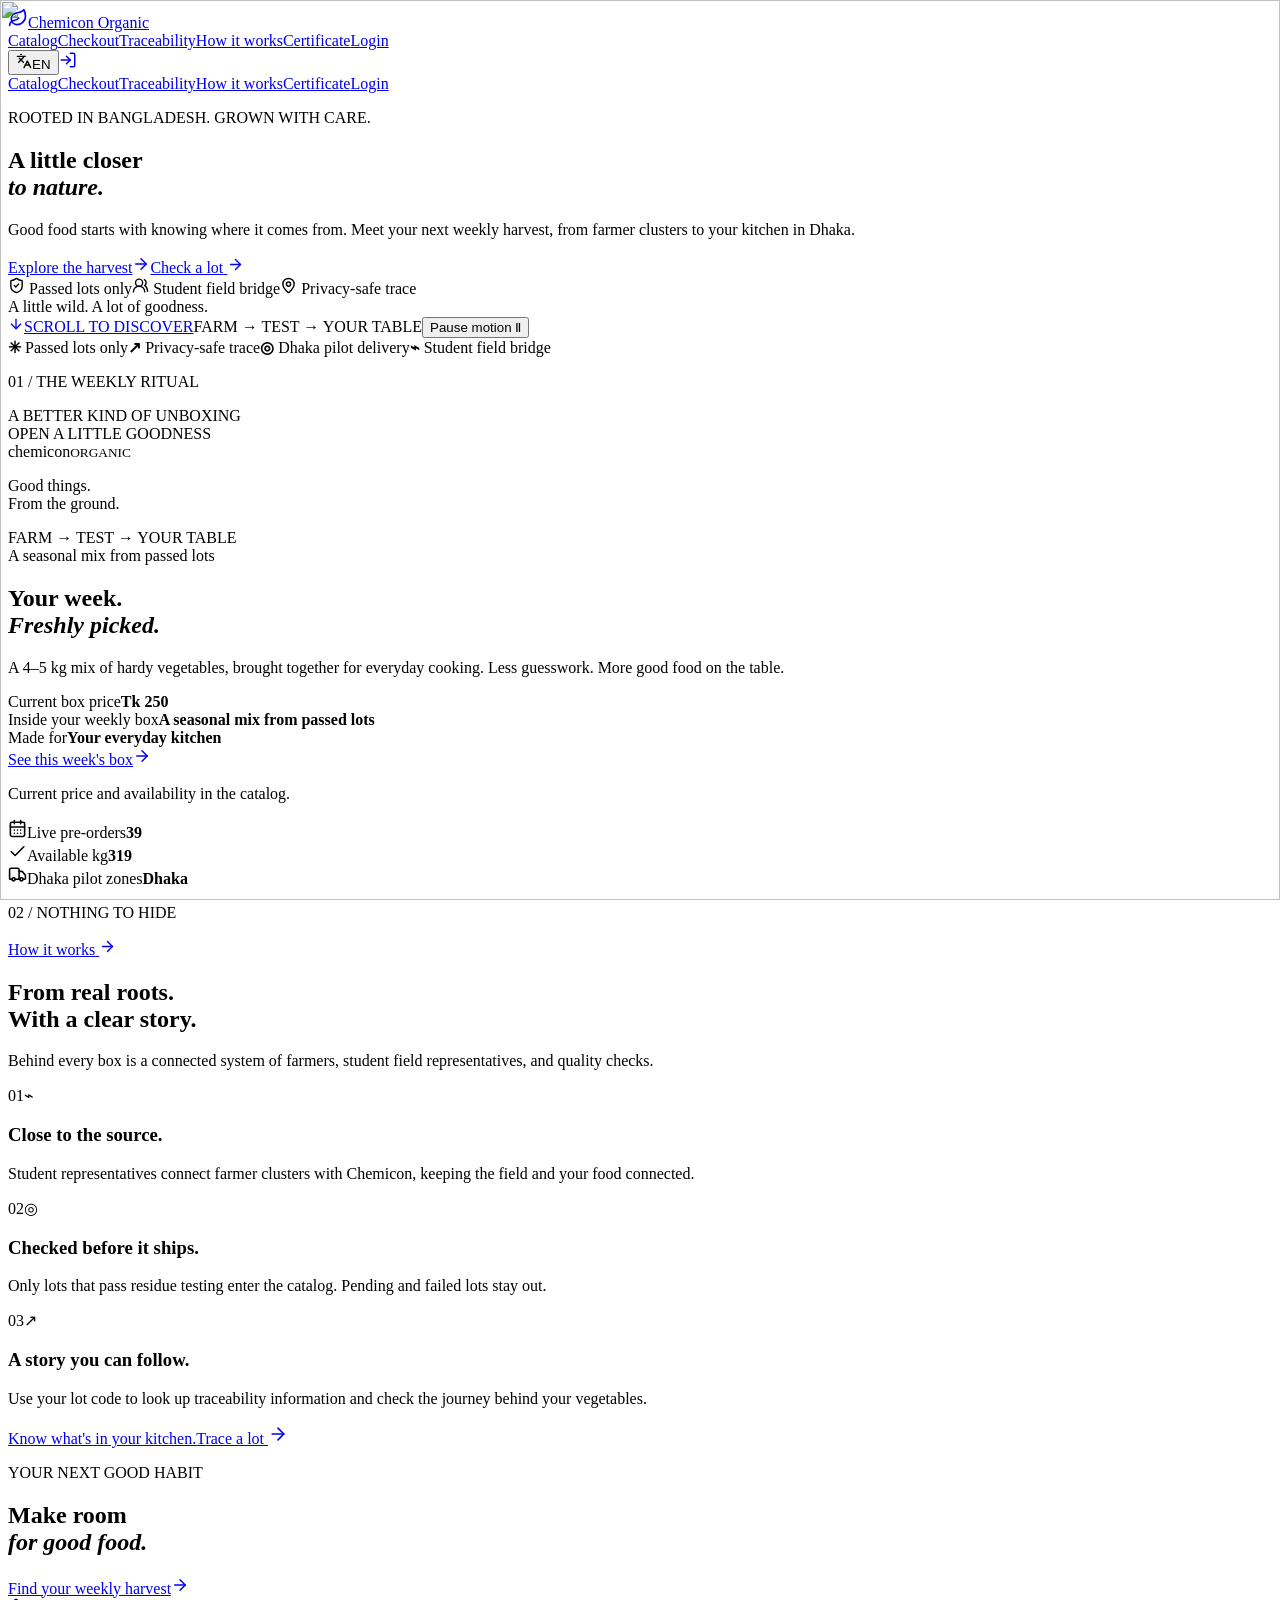
==== commit 400cf82d: "Publish rendered snapshots for every preview route" ====
--- a/index.html
+++ b/index.html
@@ -1 +1 @@
-<!DOCTYPE html><html lang="en"><head><meta charSet="utf-8"/><meta name="viewport" content="width=device-width, initial-scale=1"/><link rel="preload" as="image" imageSrcSet="/chemicon-organic-v5-preview/experimental-assets/hardy-harvest.png 640w, /chemicon-organic-v5-preview/experimental-assets/hardy-harvest.png 750w, /chemicon-organic-v5-preview/experimental-assets/hardy-harvest.png 828w, /chemicon-organic-v5-preview/experimental-assets/hardy-harvest.png 1080w, /chemicon-organic-v5-preview/experimental-assets/hardy-harvest.png 1200w, /chemicon-organic-v5-preview/experimental-assets/hardy-harvest.png 1920w, /chemicon-organic-v5-preview/experimental-assets/hardy-harvest.png 2048w, /chemicon-organic-v5-preview/experimental-assets/hardy-harvest.png 3840w" imageSizes="(max-width: 760px) 120vw, 75vw"/><link rel="stylesheet" href="/chemicon-organic-v5-preview/_next/static/css/app/layout.css?v=1789143541775" data-precedence="next_static/css/app/layout.css"/><link rel="preload" as="script" fetchPriority="low" href="/chemicon-organic-v5-preview/_next/static/chunks/webpack.js?v=1789143541775"/><title>Chemicon Organic Vegetable Venture</title><meta name="description" content="Organic vegetables with lot traceability, delivery, and farmer payout operations."/><link rel="manifest" href="/chemicon-organic-v5-preview/manifest.webmanifest"/></head><body><div hidden=""><!--$--><!--/$--></div><header class="ov-public-header ov-public-header--dark"><div class="mx-auto flex max-w-7xl items-center justify-between gap-4 px-4 py-3 sm:px-6"><a class="flex min-w-0 items-center gap-3 font-bold text-[var(--ov-color-cream)]" href="/chemicon-organic-v5-preview/"><span class="ov-brand-mark"><svg xmlns="http://www.w3.org/2000/svg" width="20" height="20" viewBox="0 0 24 24" fill="none" stroke="currentColor" stroke-width="2" stroke-linecap="round" stroke-linejoin="round" class="lucide lucide-leaf"><path d="M11 20A7 7 0 0 1 9.8 6.1C15.5 5 17 4.48 19 2c1 2 2 4.18 2 8 0 5.5-4.78 10-10 10Z"></path><path d="M2 21c0-3 1.85-5.36 5.08-6C9.5 14.52 12 13 13 12"></path></svg></span><span class="truncate">Chemicon Organic</span></a><nav class="hidden items-center gap-1 lg:flex"><a class="ov-nav-link" href="/chemicon-organic-v5-preview/catalog">Catalog</a><a class="ov-nav-link" href="/chemicon-organic-v5-preview/checkout">Checkout</a><a class="ov-nav-link" href="/chemicon-organic-v5-preview/traceability">Traceability</a><a class="ov-nav-link" href="/chemicon-organic-v5-preview/how-it-works">How it works</a><a class="ov-nav-link" href="/chemicon-organic-v5-preview/certificate">Certificate</a><a class="ov-nav-link" href="/chemicon-organic-v5-preview/login">Login</a></nav><div class="flex items-center gap-2"><button type="button" class="focus-ring inline-flex min-h-[var(--ov-touch-target)] items-center gap-2 rounded border border-[var(--line)] bg-white px-3 text-sm font-semibold" aria-label="Switch between English and Bangla" title="Switch between English and Bangla" aria-pressed="false"><svg xmlns="http://www.w3.org/2000/svg" width="16" height="16" viewBox="0 0 24 24" fill="none" stroke="currentColor" stroke-width="2" stroke-linecap="round" stroke-linejoin="round" class="lucide lucide-languages"><path d="m5 8 6 6"></path><path d="m4 14 6-6 2-3"></path><path d="M2 5h12"></path><path d="M7 2h1"></path><path d="m22 22-5-10-5 10"></path><path d="M14 18h6"></path></svg>EN</button><a class="focus-ring grid size-11 place-items-center rounded-full border border-white/20 bg-white/10 text-[var(--ov-color-cream)]" aria-label="Login" href="/chemicon-organic-v5-preview/login"><svg xmlns="http://www.w3.org/2000/svg" width="18" height="18" viewBox="0 0 24 24" fill="none" stroke="currentColor" stroke-width="2" stroke-linecap="round" stroke-linejoin="round" class="lucide lucide-log-in"><path d="M15 3h4a2 2 0 0 1 2 2v14a2 2 0 0 1-2 2h-4"></path><polyline points="10 17 15 12 10 7"></polyline><line x1="15" x2="3" y1="12" y2="12"></line></svg></a></div></div><nav class="border-t border-[var(--ov-color-line)] lg:hidden" aria-label="Catalog"><div class="mx-auto flex max-w-7xl gap-1 overflow-x-auto px-4 py-2 sm:px-6"><a class="ov-nav-link shrink-0" href="/chemicon-organic-v5-preview/catalog">Catalog</a><a class="ov-nav-link shrink-0" href="/chemicon-organic-v5-preview/checkout">Checkout</a><a class="ov-nav-link shrink-0" href="/chemicon-organic-v5-preview/traceability">Traceability</a><a class="ov-nav-link shrink-0" href="/chemicon-organic-v5-preview/how-it-works">How it works</a><a class="ov-nav-link shrink-0" href="/chemicon-organic-v5-preview/certificate">Certificate</a><a class="ov-nav-link shrink-0" href="/chemicon-organic-v5-preview/login">Login</a></div></nav></header><main><!--$?--><template id="B:0"></template><main class="ov-state-page" aria-busy="true"><div class="ov-state-card"><div class="flex items-center gap-3 text-sm text-[var(--ov-color-muted)]" role="status" aria-live="polite"><span class="ov-spinner" aria-hidden="true"></span><span>Loading Chemicon operations…</span></div></div></main><!--/$--></main><footer class="border-t border-[var(--line)] bg-[#e9eee4]"><div class="mx-auto grid max-w-7xl gap-4 px-4 py-6 text-sm text-[var(--muted)] sm:px-6 md:grid-cols-3"><span class="flex items-center gap-2"><svg xmlns="http://www.w3.org/2000/svg" width="16" height="16" viewBox="0 0 24 24" fill="none" stroke="currentColor" stroke-width="2" stroke-linecap="round" stroke-linejoin="round" class="lucide lucide-shield-check"><path d="M20 13c0 5-3.5 7.5-7.66 8.95a1 1 0 0 1-.67-.01C7.5 20.5 4 18 4 13V6a1 1 0 0 1 1-1c2 0 4.5-1.2 6.24-2.72a1.17 1.17 0 0 1 1.52 0C14.51 3.81 17 5 19 5a1 1 0 0 1 1 1z"></path><path d="m9 12 2 2 4-4"></path></svg> <!-- -->Residue-tested lots only</span><span class="flex items-center gap-2"><svg xmlns="http://www.w3.org/2000/svg" width="16" height="16" viewBox="0 0 24 24" fill="none" stroke="currentColor" stroke-width="2" stroke-linecap="round" stroke-linejoin="round" class="lucide lucide-truck"><path d="M14 18V6a2 2 0 0 0-2-2H4a2 2 0 0 0-2 2v11a1 1 0 0 0 1 1h2"></path><path d="M15 18H9"></path><path d="M19 18h2a1 1 0 0 0 1-1v-3.65a1 1 0 0 0-.22-.624l-3.48-4.35A1 1 0 0 0 17.52 8H14"></path><circle cx="17" cy="18" r="2"></circle><circle cx="7" cy="18" r="2"></circle></svg> <!-- -->Dhaka pilot zones</span><span>Private apps are available after staff login.</span></div></footer><div hidden id="S:0"><div class="ov-homepage"><section class="ov-home-hero" aria-labelledby="home-title"><div class="ov-home-hero-art" aria-hidden="true"><img alt="" decoding="async" data-nimg="fill" style="position:absolute;height:100%;width:100%;left:0;top:0;right:0;bottom:0;color:transparent" sizes="(max-width: 760px) 120vw, 75vw" srcSet="/chemicon-organic-v5-preview/experimental-assets/hardy-harvest.png 640w, /chemicon-organic-v5-preview/experimental-assets/hardy-harvest.png 750w, /chemicon-organic-v5-preview/experimental-assets/hardy-harvest.png 828w, /chemicon-organic-v5-preview/experimental-assets/hardy-harvest.png 1080w, /chemicon-organic-v5-preview/experimental-assets/hardy-harvest.png 1200w, /chemicon-organic-v5-preview/experimental-assets/hardy-harvest.png 1920w, /chemicon-organic-v5-preview/experimental-assets/hardy-harvest.png 2048w, /chemicon-organic-v5-preview/experimental-assets/hardy-harvest.png 3840w" src="/chemicon-organic-v5-preview/experimental-assets/hardy-harvest.png"/><span class="ov-home-orbit ov-home-orbit--one"></span><span class="ov-home-orbit ov-home-orbit--two"></span></div><div class="ov-home-copy"><p class="ov-home-eyebrow"><span class="ov-home-live-dot"></span>ROOTED IN BANGLADESH. GROWN WITH CARE.</p><h1 id="home-title" class="ov-home-title">A little closer<br/><em>to nature.</em></h1><p class="ov-home-description">Good food starts with knowing where it comes from. Meet your next weekly harvest, from farmer clusters to your kitchen in Dhaka.</p><div class="ov-home-actions"><a class="ov-button ov-button--primary ov-home-button" href="/chemicon-organic-v5-preview/catalog"><span>Explore the harvest</span><svg xmlns="http://www.w3.org/2000/svg" width="18" height="18" viewBox="0 0 24 24" fill="none" stroke="currentColor" stroke-width="2" stroke-linecap="round" stroke-linejoin="round" class="lucide lucide-arrow-right" aria-hidden="true"><path d="M5 12h14"></path><path d="m12 5 7 7-7 7"></path></svg></a><a class="ov-home-text-link" href="/chemicon-organic-v5-preview/traceability">Check a lot<!-- --> <svg xmlns="http://www.w3.org/2000/svg" width="17" height="17" viewBox="0 0 24 24" fill="none" stroke="currentColor" stroke-width="2" stroke-linecap="round" stroke-linejoin="round" class="lucide lucide-arrow-right" aria-hidden="true"><path d="M5 12h14"></path><path d="m12 5 7 7-7 7"></path></svg></a></div><div class="ov-home-signals" aria-label="FARM → TEST → YOUR TABLE"><span><svg xmlns="http://www.w3.org/2000/svg" width="17" height="17" viewBox="0 0 24 24" fill="none" stroke="currentColor" stroke-width="2" stroke-linecap="round" stroke-linejoin="round" class="lucide lucide-shield-check" aria-hidden="true"><path d="M20 13c0 5-3.5 7.5-7.66 8.95a1 1 0 0 1-.67-.01C7.5 20.5 4 18 4 13V6a1 1 0 0 1 1-1c2 0 4.5-1.2 6.24-2.72a1.17 1.17 0 0 1 1.52 0C14.51 3.81 17 5 19 5a1 1 0 0 1 1 1z"></path><path d="m9 12 2 2 4-4"></path></svg> <!-- -->Passed lots only</span><span><svg xmlns="http://www.w3.org/2000/svg" width="17" height="17" viewBox="0 0 24 24" fill="none" stroke="currentColor" stroke-width="2" stroke-linecap="round" stroke-linejoin="round" class="lucide lucide-users-round" aria-hidden="true"><path d="M18 21a8 8 0 0 0-16 0"></path><circle cx="10" cy="8" r="5"></circle><path d="M22 20c0-3.37-2-6.5-4-8a5 5 0 0 0-.45-8.3"></path></svg> <!-- -->Student field bridge</span><span><svg xmlns="http://www.w3.org/2000/svg" width="17" height="17" viewBox="0 0 24 24" fill="none" stroke="currentColor" stroke-width="2" stroke-linecap="round" stroke-linejoin="round" class="lucide lucide-map-pin" aria-hidden="true"><path d="M20 10c0 4.993-5.539 10.193-7.399 11.799a1 1 0 0 1-1.202 0C9.539 20.193 4 14.993 4 10a8 8 0 0 1 16 0"></path><circle cx="12" cy="10" r="3"></circle></svg> <!-- -->Privacy-safe trace</span></div></div><div class="ov-home-produce-label" aria-hidden="true"><span></span><span>A little wild. A lot of goodness.</span></div><div class="ov-home-hero-bottom"><a href="#weekly"><span class="ov-home-scroll-symbol"><svg xmlns="http://www.w3.org/2000/svg" width="16" height="16" viewBox="0 0 24 24" fill="none" stroke="currentColor" stroke-width="2" stroke-linecap="round" stroke-linejoin="round" class="lucide lucide-arrow-down" aria-hidden="true"><path d="M12 5v14"></path><path d="m19 12-7 7-7-7"></path></svg></span>SCROLL TO DISCOVER</a><span class="ov-home-process">FARM → TEST → YOUR TABLE</span><button class="ov-home-motion-toggle" type="button" aria-pressed="false">Pause motion<!-- --> <span aria-hidden="true">Ⅱ</span></button></div></section><div class="ov-home-trust" aria-label="FARM → TEST → YOUR TABLE"><span><b aria-hidden="true">✳</b> <!-- -->Passed lots only</span><span><b aria-hidden="true">↗</b> <!-- -->Privacy-safe trace</span><span><b aria-hidden="true">◎</b> Dhaka pilot delivery</span><span><b aria-hidden="true">⌁</b> <!-- -->Student field bridge</span></div><section class="ov-home-weekly" id="weekly" aria-labelledby="weekly-title"><div class="ov-home-section-inner"><div class="ov-home-section-top"><p class="ov-home-eyebrow ov-home-eyebrow--light">01 / THE WEEKLY RITUAL</p><span class="ov-home-tiny-note">A BETTER KIND OF UNBOXING</span></div><div class="ov-home-weekly-grid"><div class="ov-home-box-stage" aria-hidden="true"><span class="ov-home-stage-ring ov-home-stage-ring--one"></span><span class="ov-home-stage-ring ov-home-stage-ring--two"></span><div class="ov-home-box-card"><div class="ov-home-box-card__top"><span>OPEN A LITTLE GOODNESS</span></div><div class="ov-home-box-card__front"><span class="ov-home-box-logo">chemicon<small>ORGANIC</small></span><p>Good things.<br/>From the ground.</p><span class="ov-home-box-micro">FARM → TEST → YOUR TABLE</span></div></div><span class="ov-home-box-caption">A seasonal mix from passed lots</span></div><div class="ov-home-weekly-copy"><h2 id="weekly-title" class="ov-home-section-title">Your week.<br/><em>Freshly picked.</em></h2><p>A 4–5 kg mix of hardy vegetables, brought together for everyday cooking. Less guesswork. More good food on the table.</p><div class="ov-home-price"><span>Current box price</span><strong>Tk <!-- -->250</strong></div><div class="ov-home-detail"><span>Inside your weekly box</span><strong>A seasonal mix from passed lots</strong></div><div class="ov-home-detail"><span>Made for</span><strong>Your everyday kitchen</strong></div><a class="ov-button ov-button--secondary ov-home-button ov-home-button--dark" href="/chemicon-organic-v5-preview/catalog"><span>See this week&#x27;s box</span><svg xmlns="http://www.w3.org/2000/svg" width="18" height="18" viewBox="0 0 24 24" fill="none" stroke="currentColor" stroke-width="2" stroke-linecap="round" stroke-linejoin="round" class="lucide lucide-arrow-right" aria-hidden="true"><path d="M5 12h14"></path><path d="m12 5 7 7-7 7"></path></svg></a><p class="ov-home-availability">Current price and availability in the catalog.</p></div></div><div class="ov-home-data-row"><div><svg xmlns="http://www.w3.org/2000/svg" width="19" height="19" viewBox="0 0 24 24" fill="none" stroke="currentColor" stroke-width="2" stroke-linecap="round" stroke-linejoin="round" class="lucide lucide-calendar-days" aria-hidden="true"><path d="M8 2v4"></path><path d="M16 2v4"></path><rect width="18" height="18" x="3" y="4" rx="2"></rect><path d="M3 10h18"></path><path d="M8 14h.01"></path><path d="M12 14h.01"></path><path d="M16 14h.01"></path><path d="M8 18h.01"></path><path d="M12 18h.01"></path><path d="M16 18h.01"></path></svg><span>Live pre-orders</span><strong>39</strong></div><div><svg xmlns="http://www.w3.org/2000/svg" width="19" height="19" viewBox="0 0 24 24" fill="none" stroke="currentColor" stroke-width="2" stroke-linecap="round" stroke-linejoin="round" class="lucide lucide-check" aria-hidden="true"><path d="M20 6 9 17l-5-5"></path></svg><span>Available kg</span><strong>319</strong></div><div><svg xmlns="http://www.w3.org/2000/svg" width="19" height="19" viewBox="0 0 24 24" fill="none" stroke="currentColor" stroke-width="2" stroke-linecap="round" stroke-linejoin="round" class="lucide lucide-truck" aria-hidden="true"><path d="M14 18V6a2 2 0 0 0-2-2H4a2 2 0 0 0-2 2v11a1 1 0 0 0 1 1h2"></path><path d="M15 18H9"></path><path d="M19 18h2a1 1 0 0 0 1-1v-3.65a1 1 0 0 0-.22-.624l-3.48-4.35A1 1 0 0 0 17.52 8H14"></path><circle cx="17" cy="18" r="2"></circle><circle cx="7" cy="18" r="2"></circle></svg><span>Dhaka pilot zones</span><strong>Dhaka</strong></div></div></div></section><section class="ov-home-journey" aria-labelledby="journey-title"><div class="ov-home-section-inner"><div class="ov-home-section-top"><p class="ov-home-eyebrow">02 / NOTHING TO HIDE</p><a class="ov-home-text-link" href="/chemicon-organic-v5-preview/how-it-works">How it works<!-- --> <svg xmlns="http://www.w3.org/2000/svg" width="17" height="17" viewBox="0 0 24 24" fill="none" stroke="currentColor" stroke-width="2" stroke-linecap="round" stroke-linejoin="round" class="lucide lucide-arrow-right" aria-hidden="true"><path d="M5 12h14"></path><path d="m12 5 7 7-7 7"></path></svg></a></div><div class="ov-home-journey-heading"><h2 id="journey-title" class="ov-home-section-title">From real roots.<br/>With a clear story.</h2><p>Behind every box is a connected system of farmers, student field representatives, and quality checks.</p></div><div class="ov-home-steps"><article><span class="ov-home-step-number">01</span><span class="ov-home-step-mark" aria-hidden="true">⌁</span><h3>Close to the source.</h3><p>Student representatives connect farmer clusters with Chemicon, keeping the field and your food connected.</p></article><article><span class="ov-home-step-number">02</span><span class="ov-home-step-mark" aria-hidden="true">◎</span><h3>Checked before it ships.</h3><p>Only lots that pass residue testing enter the catalog. Pending and failed lots stay out.</p></article><article><span class="ov-home-step-number">03</span><span class="ov-home-step-mark" aria-hidden="true">↗</span><h3>A story you can follow.</h3><p>Use your lot code to look up traceability information and check the journey behind your vegetables.</p></article></div><a class="ov-home-trace-link" href="/chemicon-organic-v5-preview/traceability"><span>Know what&#x27;s in your kitchen.</span><span>Trace a lot<!-- --> <svg xmlns="http://www.w3.org/2000/svg" width="20" height="20" viewBox="0 0 24 24" fill="none" stroke="currentColor" stroke-width="2" stroke-linecap="round" stroke-linejoin="round" class="lucide lucide-arrow-right" aria-hidden="true"><path d="M5 12h14"></path><path d="m12 5 7 7-7 7"></path></svg></span></a></div></section><section class="ov-home-closing" aria-labelledby="closing-title"><div class="ov-home-closing-art" aria-hidden="true"></div><p class="ov-home-eyebrow">YOUR NEXT GOOD HABIT</p><h2 id="closing-title" class="ov-home-closing-title">Make room<br/><em>for good food.</em></h2><a class="ov-button ov-button--primary ov-home-button" href="/chemicon-organic-v5-preview/catalog"><span>Find your weekly harvest</span><svg xmlns="http://www.w3.org/2000/svg" width="18" height="18" viewBox="0 0 24 24" fill="none" stroke="currentColor" stroke-width="2" stroke-linecap="round" stroke-linejoin="round" class="lucide lucide-arrow-right" aria-hidden="true"><path d="M5 12h14"></path><path d="m12 5 7 7-7 7"></path></svg></a></section></div><!--$--><!--/$--></div></body></html>+<!DOCTYPE html><html lang="en" data-lang="en"><head><meta charset="utf-8"><meta name="viewport" content="width=device-width, initial-scale=1"><link rel="preload" as="image" imagesrcset="/chemicon-organic-v5-preview/experimental-assets/hardy-harvest.png 640w, /chemicon-organic-v5-preview/experimental-assets/hardy-harvest.png 750w, /chemicon-organic-v5-preview/experimental-assets/hardy-harvest.png 828w, /chemicon-organic-v5-preview/experimental-assets/hardy-harvest.png 1080w, /chemicon-organic-v5-preview/experimental-assets/hardy-harvest.png 1200w, /chemicon-organic-v5-preview/experimental-assets/hardy-harvest.png 1920w, /chemicon-organic-v5-preview/experimental-assets/hardy-harvest.png 2048w, /chemicon-organic-v5-preview/experimental-assets/hardy-harvest.png 3840w" imagesizes="(max-width: 760px) 120vw, 75vw"><link rel="stylesheet" href="/chemicon-organic-v5-preview/_next/static/css/app/layout.css?v=1789144490239" data-precedence="next_static/css/app/layout.css"><link rel="preload" as="script" fetchpriority="low" href="/chemicon-organic-v5-preview/_next/static/chunks/webpack.js?v=1789144490239"><title>Chemicon Organic Vegetable Venture</title><meta name="description" content="Organic vegetables with lot traceability, delivery, and farmer payout operations."><link rel="manifest" href="/chemicon-organic-v5-preview/manifest.webmanifest"><style>@font-face{font-family:'__nextjs-Geist';font-style:normal;font-weight:400 600;font-display:swap;src:url(/chemicon-organic-v5-preview/__nextjs_font/geist-latin-ext.woff2) format('woff2');unicode-range:U+0100-02BA,U+02BD-02C5,U+02C7-02CC,U+02CE-02D7,U+02DD-02FF,U+0304,U+0308,U+0329,U+1D00-1DBF,U+1E00-1E9F,U+1EF2-1EFF,U+2020,U+20A0-20AB,U+20AD-20C0,U+2113,U+2C60-2C7F,U+A720-A7FF}@font-face{font-family:'__nextjs-Geist Mono';font-style:normal;font-weight:400 600;font-display:swap;src:url(/chemicon-organic-v5-preview/__nextjs_font/geist-mono-latin-ext.woff2) format('woff2');unicode-range:U+0100-02BA,U+02BD-02C5,U+02C7-02CC,U+02CE-02D7,U+02DD-02FF,U+0304,U+0308,U+0329,U+1D00-1DBF,U+1E00-1E9F,U+1EF2-1EFF,U+2020,U+20A0-20AB,U+20AD-20C0,U+2113,U+2C60-2C7F,U+A720-A7FF}@font-face{font-family:'__nextjs-Geist';font-style:normal;font-weight:400 600;font-display:swap;src:url(/chemicon-organic-v5-preview/__nextjs_font/geist-latin.woff2) format('woff2');unicode-range:U+0000-00FF,U+0131,U+0152-0153,U+02BB-02BC,U+02C6,U+02DA,U+02DC,U+0304,U+0308,U+0329,U+2000-206F,U+20AC,U+2122,U+2191,U+2193,U+2212,U+2215,U+FEFF,U+FFFD}@font-face{font-family:'__nextjs-Geist Mono';font-style:normal;font-weight:400 600;font-display:swap;src:url(/chemicon-organic-v5-preview/__nextjs_font/geist-mono-latin.woff2) format('woff2');unicode-range:U+0000-00FF,U+0131,U+0152-0153,U+02BB-02BC,U+02C6,U+02DA,U+02DC,U+0304,U+0308,U+0329,U+2000-206F,U+20AC,U+2122,U+2191,U+2193,U+2212,U+2215,U+FEFF,U+FFFD}</style></head><body><div hidden=""><!--$--><!--/$--></div><header class="ov-public-header ov-public-header--dark"><div class="mx-auto flex max-w-7xl items-center justify-between gap-4 px-4 py-3 sm:px-6"><a class="flex min-w-0 items-center gap-3 font-bold text-[var(--ov-color-cream)]" href="/chemicon-organic-v5-preview/"><span class="ov-brand-mark"><svg xmlns="http://www.w3.org/2000/svg" width="20" height="20" viewBox="0 0 24 24" fill="none" stroke="currentColor" stroke-width="2" stroke-linecap="round" stroke-linejoin="round" class="lucide lucide-leaf"><path d="M11 20A7 7 0 0 1 9.8 6.1C15.5 5 17 4.48 19 2c1 2 2 4.18 2 8 0 5.5-4.78 10-10 10Z"></path><path d="M2 21c0-3 1.85-5.36 5.08-6C9.5 14.52 12 13 13 12"></path></svg></span><span class="truncate">Chemicon Organic</span></a><nav class="hidden items-center gap-1 lg:flex"><a class="ov-nav-link" href="/chemicon-organic-v5-preview/catalog">Catalog</a><a class="ov-nav-link" href="/chemicon-organic-v5-preview/checkout">Checkout</a><a class="ov-nav-link" href="/chemicon-organic-v5-preview/traceability">Traceability</a><a class="ov-nav-link" href="/chemicon-organic-v5-preview/how-it-works">How it works</a><a class="ov-nav-link" href="/chemicon-organic-v5-preview/certificate">Certificate</a><a class="ov-nav-link" href="/chemicon-organic-v5-preview/login">Login</a></nav><div class="flex items-center gap-2"><button type="button" class="focus-ring inline-flex min-h-[var(--ov-touch-target)] items-center gap-2 rounded border border-[var(--line)] bg-white px-3 text-sm font-semibold" aria-label="Switch between English and Bangla" title="Switch between English and Bangla" aria-pressed="false"><svg xmlns="http://www.w3.org/2000/svg" width="16" height="16" viewBox="0 0 24 24" fill="none" stroke="currentColor" stroke-width="2" stroke-linecap="round" stroke-linejoin="round" class="lucide lucide-languages"><path d="m5 8 6 6"></path><path d="m4 14 6-6 2-3"></path><path d="M2 5h12"></path><path d="M7 2h1"></path><path d="m22 22-5-10-5 10"></path><path d="M14 18h6"></path></svg>EN</button><a class="focus-ring grid size-11 place-items-center rounded-full border border-white/20 bg-white/10 text-[var(--ov-color-cream)]" aria-label="Login" href="/chemicon-organic-v5-preview/login"><svg xmlns="http://www.w3.org/2000/svg" width="18" height="18" viewBox="0 0 24 24" fill="none" stroke="currentColor" stroke-width="2" stroke-linecap="round" stroke-linejoin="round" class="lucide lucide-log-in"><path d="M15 3h4a2 2 0 0 1 2 2v14a2 2 0 0 1-2 2h-4"></path><polyline points="10 17 15 12 10 7"></polyline><line x1="15" x2="3" y1="12" y2="12"></line></svg></a></div></div><nav class="border-t border-[var(--ov-color-line)] lg:hidden" aria-label="Catalog"><div class="mx-auto flex max-w-7xl gap-1 overflow-x-auto px-4 py-2 sm:px-6"><a class="ov-nav-link shrink-0" href="/chemicon-organic-v5-preview/catalog">Catalog</a><a class="ov-nav-link shrink-0" href="/chemicon-organic-v5-preview/checkout">Checkout</a><a class="ov-nav-link shrink-0" href="/chemicon-organic-v5-preview/traceability">Traceability</a><a class="ov-nav-link shrink-0" href="/chemicon-organic-v5-preview/how-it-works">How it works</a><a class="ov-nav-link shrink-0" href="/chemicon-organic-v5-preview/certificate">Certificate</a><a class="ov-nav-link shrink-0" href="/chemicon-organic-v5-preview/login">Login</a></div></nav></header><main><!--$--><div class="ov-homepage"><section class="ov-home-hero" aria-labelledby="home-title"><div class="ov-home-hero-art" aria-hidden="true"><img alt="" decoding="async" data-nimg="fill" style="position:absolute;height:100%;width:100%;left:0;top:0;right:0;bottom:0;color:transparent" sizes="(max-width: 760px) 120vw, 75vw" srcset="/chemicon-organic-v5-preview/experimental-assets/hardy-harvest.png 640w, /chemicon-organic-v5-preview/experimental-assets/hardy-harvest.png 750w, /chemicon-organic-v5-preview/experimental-assets/hardy-harvest.png 828w, /chemicon-organic-v5-preview/experimental-assets/hardy-harvest.png 1080w, /chemicon-organic-v5-preview/experimental-assets/hardy-harvest.png 1200w, /chemicon-organic-v5-preview/experimental-assets/hardy-harvest.png 1920w, /chemicon-organic-v5-preview/experimental-assets/hardy-harvest.png 2048w, /chemicon-organic-v5-preview/experimental-assets/hardy-harvest.png 3840w" src="/chemicon-organic-v5-preview/experimental-assets/hardy-harvest.png"><span class="ov-home-orbit ov-home-orbit--one"></span><span class="ov-home-orbit ov-home-orbit--two"></span></div><div class="ov-home-copy"><p class="ov-home-eyebrow"><span class="ov-home-live-dot"></span>ROOTED IN BANGLADESH. GROWN WITH CARE.</p><h1 id="home-title" class="ov-home-title">A little closer<br><em>to nature.</em></h1><p class="ov-home-description">Good food starts with knowing where it comes from. Meet your next weekly harvest, from farmer clusters to your kitchen in Dhaka.</p><div class="ov-home-actions"><a class="ov-button ov-button--primary ov-home-button" href="/chemicon-organic-v5-preview/catalog"><span>Explore the harvest</span><svg xmlns="http://www.w3.org/2000/svg" width="18" height="18" viewBox="0 0 24 24" fill="none" stroke="currentColor" stroke-width="2" stroke-linecap="round" stroke-linejoin="round" class="lucide lucide-arrow-right" aria-hidden="true"><path d="M5 12h14"></path><path d="m12 5 7 7-7 7"></path></svg></a><a class="ov-home-text-link" href="/chemicon-organic-v5-preview/traceability">Check a lot<!-- --> <svg xmlns="http://www.w3.org/2000/svg" width="17" height="17" viewBox="0 0 24 24" fill="none" stroke="currentColor" stroke-width="2" stroke-linecap="round" stroke-linejoin="round" class="lucide lucide-arrow-right" aria-hidden="true"><path d="M5 12h14"></path><path d="m12 5 7 7-7 7"></path></svg></a></div><div class="ov-home-signals" aria-label="FARM → TEST → YOUR TABLE"><span><svg xmlns="http://www.w3.org/2000/svg" width="17" height="17" viewBox="0 0 24 24" fill="none" stroke="currentColor" stroke-width="2" stroke-linecap="round" stroke-linejoin="round" class="lucide lucide-shield-check" aria-hidden="true"><path d="M20 13c0 5-3.5 7.5-7.66 8.95a1 1 0 0 1-.67-.01C7.5 20.5 4 18 4 13V6a1 1 0 0 1 1-1c2 0 4.5-1.2 6.24-2.72a1.17 1.17 0 0 1 1.52 0C14.51 3.81 17 5 19 5a1 1 0 0 1 1 1z"></path><path d="m9 12 2 2 4-4"></path></svg> <!-- -->Passed lots only</span><span><svg xmlns="http://www.w3.org/2000/svg" width="17" height="17" viewBox="0 0 24 24" fill="none" stroke="currentColor" stroke-width="2" stroke-linecap="round" stroke-linejoin="round" class="lucide lucide-users-round" aria-hidden="true"><path d="M18 21a8 8 0 0 0-16 0"></path><circle cx="10" cy="8" r="5"></circle><path d="M22 20c0-3.37-2-6.5-4-8a5 5 0 0 0-.45-8.3"></path></svg> <!-- -->Student field bridge</span><span><svg xmlns="http://www.w3.org/2000/svg" width="17" height="17" viewBox="0 0 24 24" fill="none" stroke="currentColor" stroke-width="2" stroke-linecap="round" stroke-linejoin="round" class="lucide lucide-map-pin" aria-hidden="true"><path d="M20 10c0 4.993-5.539 10.193-7.399 11.799a1 1 0 0 1-1.202 0C9.539 20.193 4 14.993 4 10a8 8 0 0 1 16 0"></path><circle cx="12" cy="10" r="3"></circle></svg> <!-- -->Privacy-safe trace</span></div></div><div class="ov-home-produce-label" aria-hidden="true"><span></span><span>A little wild. A lot of goodness.</span></div><div class="ov-home-hero-bottom"><a href="#weekly"><span class="ov-home-scroll-symbol"><svg xmlns="http://www.w3.org/2000/svg" width="16" height="16" viewBox="0 0 24 24" fill="none" stroke="currentColor" stroke-width="2" stroke-linecap="round" stroke-linejoin="round" class="lucide lucide-arrow-down" aria-hidden="true"><path d="M12 5v14"></path><path d="m19 12-7 7-7-7"></path></svg></span>SCROLL TO DISCOVER</a><span class="ov-home-process">FARM → TEST → YOUR TABLE</span><button class="ov-home-motion-toggle" type="button" aria-pressed="false">Pause motion<!-- --> <span aria-hidden="true">Ⅱ</span></button></div></section><div class="ov-home-trust" aria-label="FARM → TEST → YOUR TABLE"><span><b aria-hidden="true">✳</b> <!-- -->Passed lots only</span><span><b aria-hidden="true">↗</b> <!-- -->Privacy-safe trace</span><span><b aria-hidden="true">◎</b> Dhaka pilot delivery</span><span><b aria-hidden="true">⌁</b> <!-- -->Student field bridge</span></div><section class="ov-home-weekly" id="weekly" aria-labelledby="weekly-title"><div class="ov-home-section-inner"><div class="ov-home-section-top"><p class="ov-home-eyebrow ov-home-eyebrow--light">01 / THE WEEKLY RITUAL</p><span class="ov-home-tiny-note">A BETTER KIND OF UNBOXING</span></div><div class="ov-home-weekly-grid"><div class="ov-home-box-stage" aria-hidden="true"><span class="ov-home-stage-ring ov-home-stage-ring--one"></span><span class="ov-home-stage-ring ov-home-stage-ring--two"></span><div class="ov-home-box-card"><div class="ov-home-box-card__top"><span>OPEN A LITTLE GOODNESS</span></div><div class="ov-home-box-card__front"><span class="ov-home-box-logo">chemicon<small>ORGANIC</small></span><p>Good things.<br>From the ground.</p><span class="ov-home-box-micro">FARM → TEST → YOUR TABLE</span></div></div><span class="ov-home-box-caption">A seasonal mix from passed lots</span></div><div class="ov-home-weekly-copy"><h2 id="weekly-title" class="ov-home-section-title">Your week.<br><em>Freshly picked.</em></h2><p>A 4–5 kg mix of hardy vegetables, brought together for everyday cooking. Less guesswork. More good food on the table.</p><div class="ov-home-price"><span>Current box price</span><strong>Tk <!-- -->250</strong></div><div class="ov-home-detail"><span>Inside your weekly box</span><strong>A seasonal mix from passed lots</strong></div><div class="ov-home-detail"><span>Made for</span><strong>Your everyday kitchen</strong></div><a class="ov-button ov-button--secondary ov-home-button ov-home-button--dark" href="/chemicon-organic-v5-preview/catalog"><span>See this week's box</span><svg xmlns="http://www.w3.org/2000/svg" width="18" height="18" viewBox="0 0 24 24" fill="none" stroke="currentColor" stroke-width="2" stroke-linecap="round" stroke-linejoin="round" class="lucide lucide-arrow-right" aria-hidden="true"><path d="M5 12h14"></path><path d="m12 5 7 7-7 7"></path></svg></a><p class="ov-home-availability">Current price and availability in the catalog.</p></div></div><div class="ov-home-data-row"><div><svg xmlns="http://www.w3.org/2000/svg" width="19" height="19" viewBox="0 0 24 24" fill="none" stroke="currentColor" stroke-width="2" stroke-linecap="round" stroke-linejoin="round" class="lucide lucide-calendar-days" aria-hidden="true"><path d="M8 2v4"></path><path d="M16 2v4"></path><rect width="18" height="18" x="3" y="4" rx="2"></rect><path d="M3 10h18"></path><path d="M8 14h.01"></path><path d="M12 14h.01"></path><path d="M16 14h.01"></path><path d="M8 18h.01"></path><path d="M12 18h.01"></path><path d="M16 18h.01"></path></svg><span>Live pre-orders</span><strong>39</strong></div><div><svg xmlns="http://www.w3.org/2000/svg" width="19" height="19" viewBox="0 0 24 24" fill="none" stroke="currentColor" stroke-width="2" stroke-linecap="round" stroke-linejoin="round" class="lucide lucide-check" aria-hidden="true"><path d="M20 6 9 17l-5-5"></path></svg><span>Available kg</span><strong>319</strong></div><div><svg xmlns="http://www.w3.org/2000/svg" width="19" height="19" viewBox="0 0 24 24" fill="none" stroke="currentColor" stroke-width="2" stroke-linecap="round" stroke-linejoin="round" class="lucide lucide-truck" aria-hidden="true"><path d="M14 18V6a2 2 0 0 0-2-2H4a2 2 0 0 0-2 2v11a1 1 0 0 0 1 1h2"></path><path d="M15 18H9"></path><path d="M19 18h2a1 1 0 0 0 1-1v-3.65a1 1 0 0 0-.22-.624l-3.48-4.35A1 1 0 0 0 17.52 8H14"></path><circle cx="17" cy="18" r="2"></circle><circle cx="7" cy="18" r="2"></circle></svg><span>Dhaka pilot zones</span><strong>Dhaka</strong></div></div></div></section><section class="ov-home-journey" aria-labelledby="journey-title"><div class="ov-home-section-inner"><div class="ov-home-section-top"><p class="ov-home-eyebrow">02 / NOTHING TO HIDE</p><a class="ov-home-text-link" href="/chemicon-organic-v5-preview/how-it-works">How it works<!-- --> <svg xmlns="http://www.w3.org/2000/svg" width="17" height="17" viewBox="0 0 24 24" fill="none" stroke="currentColor" stroke-width="2" stroke-linecap="round" stroke-linejoin="round" class="lucide lucide-arrow-right" aria-hidden="true"><path d="M5 12h14"></path><path d="m12 5 7 7-7 7"></path></svg></a></div><div class="ov-home-journey-heading"><h2 id="journey-title" class="ov-home-section-title">From real roots.<br>With a clear story.</h2><p>Behind every box is a connected system of farmers, student field representatives, and quality checks.</p></div><div class="ov-home-steps"><article><span class="ov-home-step-number">01</span><span class="ov-home-step-mark" aria-hidden="true">⌁</span><h3>Close to the source.</h3><p>Student representatives connect farmer clusters with Chemicon, keeping the field and your food connected.</p></article><article><span class="ov-home-step-number">02</span><span class="ov-home-step-mark" aria-hidden="true">◎</span><h3>Checked before it ships.</h3><p>Only lots that pass residue testing enter the catalog. Pending and failed lots stay out.</p></article><article><span class="ov-home-step-number">03</span><span class="ov-home-step-mark" aria-hidden="true">↗</span><h3>A story you can follow.</h3><p>Use your lot code to look up traceability information and check the journey behind your vegetables.</p></article></div><a class="ov-home-trace-link" href="/chemicon-organic-v5-preview/traceability"><span>Know what's in your kitchen.</span><span>Trace a lot<!-- --> <svg xmlns="http://www.w3.org/2000/svg" width="20" height="20" viewBox="0 0 24 24" fill="none" stroke="currentColor" stroke-width="2" stroke-linecap="round" stroke-linejoin="round" class="lucide lucide-arrow-right" aria-hidden="true"><path d="M5 12h14"></path><path d="m12 5 7 7-7 7"></path></svg></span></a></div></section><section class="ov-home-closing" aria-labelledby="closing-title"><div class="ov-home-closing-art" aria-hidden="true"></div><p class="ov-home-eyebrow">YOUR NEXT GOOD HABIT</p><h2 id="closing-title" class="ov-home-closing-title">Make room<br><em>for good food.</em></h2><a class="ov-button ov-button--primary ov-home-button" href="/chemicon-organic-v5-preview/catalog"><span>Find your weekly harvest</span><svg xmlns="http://www.w3.org/2000/svg" width="18" height="18" viewBox="0 0 24 24" fill="none" stroke="currentColor" stroke-width="2" stroke-linecap="round" stroke-linejoin="round" class="lucide lucide-arrow-right" aria-hidden="true"><path d="M5 12h14"></path><path d="m12 5 7 7-7 7"></path></svg></a></section></div><!--$--><!--/$--><!--/$--></main><footer class="border-t border-[var(--line)] bg-[#e9eee4]"><div class="mx-auto grid max-w-7xl gap-4 px-4 py-6 text-sm text-[var(--muted)] sm:px-6 md:grid-cols-3"><span class="flex items-center gap-2"><svg xmlns="http://www.w3.org/2000/svg" width="16" height="16" viewBox="0 0 24 24" fill="none" stroke="currentColor" stroke-width="2" stroke-linecap="round" stroke-linejoin="round" class="lucide lucide-shield-check"><path d="M20 13c0 5-3.5 7.5-7.66 8.95a1 1 0 0 1-.67-.01C7.5 20.5 4 18 4 13V6a1 1 0 0 1 1-1c2 0 4.5-1.2 6.24-2.72a1.17 1.17 0 0 1 1.52 0C14.51 3.81 17 5 19 5a1 1 0 0 1 1 1z"></path><path d="m9 12 2 2 4-4"></path></svg> <!-- -->Residue-tested lots only</span><span class="flex items-center gap-2"><svg xmlns="http://www.w3.org/2000/svg" width="16" height="16" viewBox="0 0 24 24" fill="none" stroke="currentColor" stroke-width="2" stroke-linecap="round" stroke-linejoin="round" class="lucide lucide-truck"><path d="M14 18V6a2 2 0 0 0-2-2H4a2 2 0 0 0-2 2v11a1 1 0 0 0 1 1h2"></path><path d="M15 18H9"></path><path d="M19 18h2a1 1 0 0 0 1-1v-3.65a1 1 0 0 0-.22-.624l-3.48-4.35A1 1 0 0 0 17.52 8H14"></path><circle cx="17" cy="18" r="2"></circle><circle cx="7" cy="18" r="2"></circle></svg> <!-- -->Dhaka pilot zones</span><span>Private apps are available after staff login.</span></div></footer><next-route-announcer style="position: absolute;"></next-route-announcer></body></html>
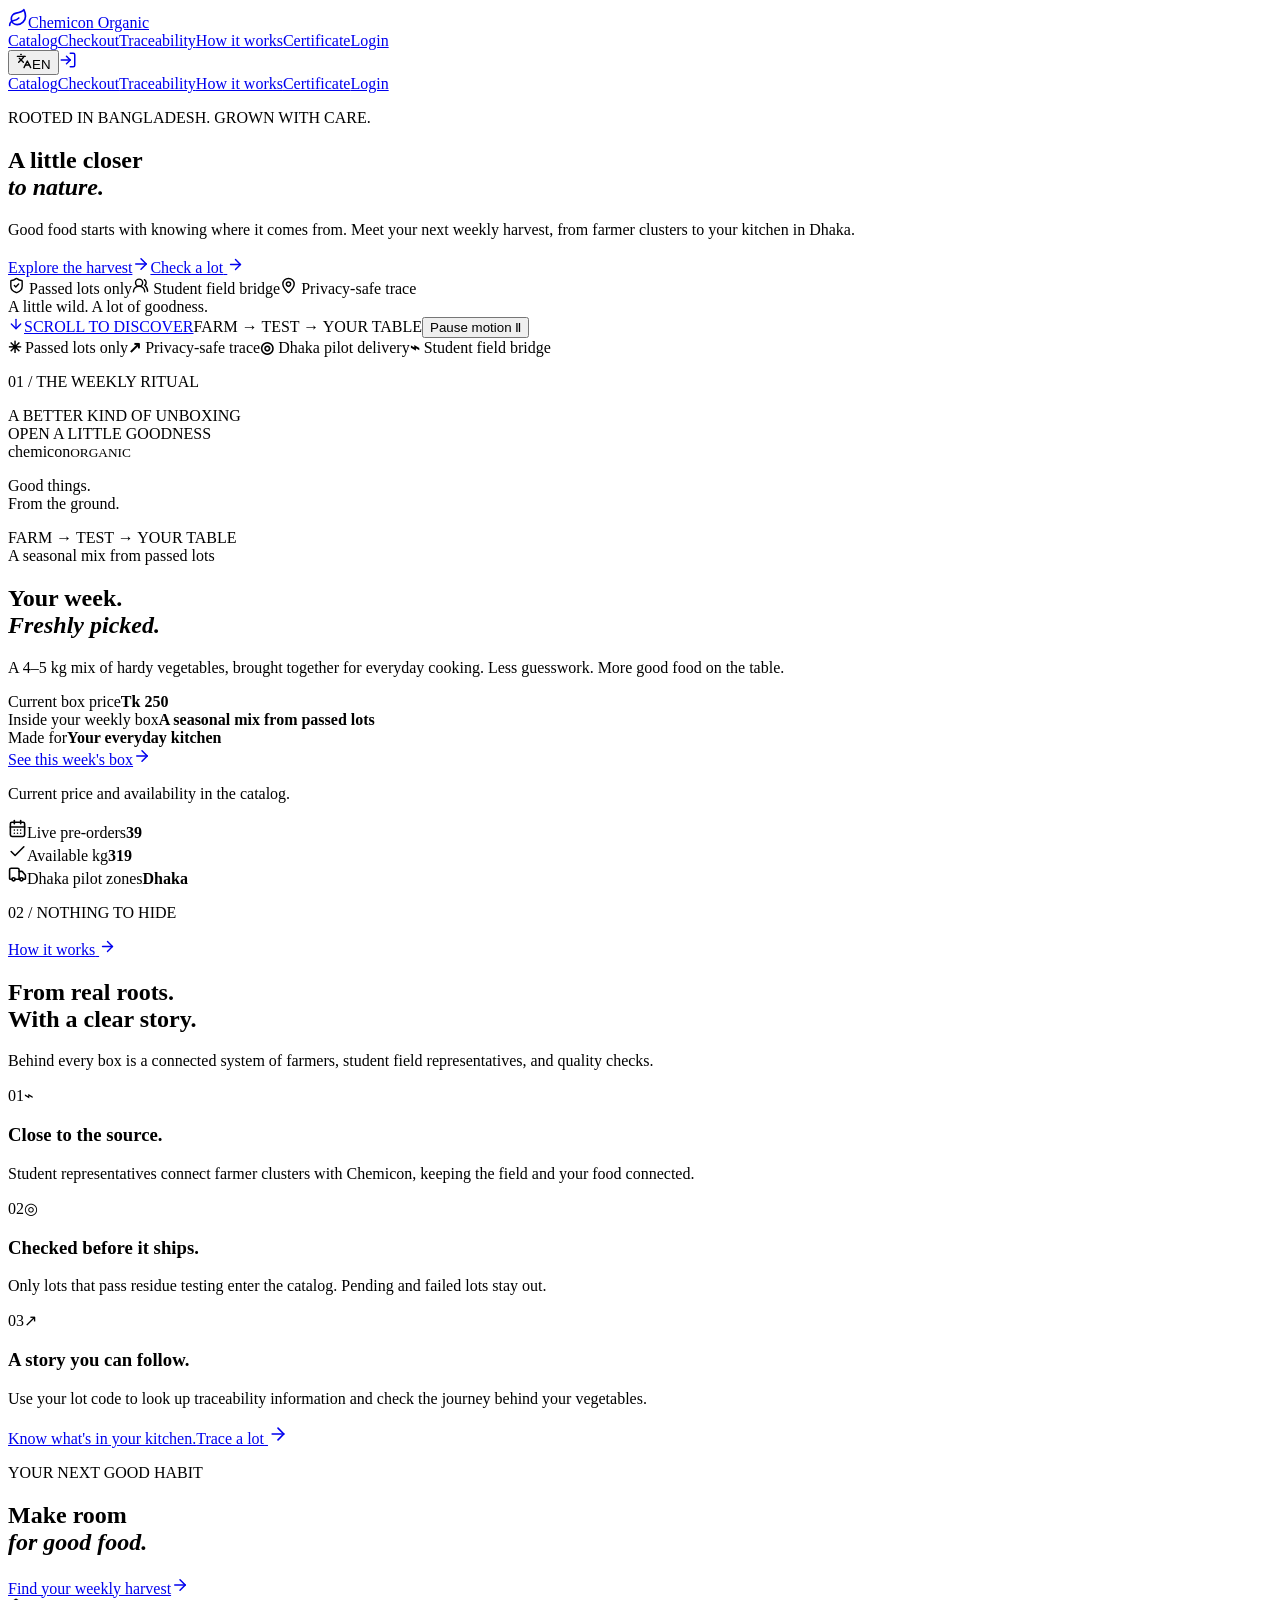
==== commit e6b378ee: "Add premium product photography to catalog cards" ====
--- a/index.html
+++ b/index.html
@@ -1 +1 @@
-<!DOCTYPE html><html lang="en" data-lang="en"><head><meta charset="utf-8"><meta name="viewport" content="width=device-width, initial-scale=1"><link rel="preload" as="image" imagesrcset="/chemicon-organic-v5-preview/experimental-assets/hardy-harvest.png 640w, /chemicon-organic-v5-preview/experimental-assets/hardy-harvest.png 750w, /chemicon-organic-v5-preview/experimental-assets/hardy-harvest.png 828w, /chemicon-organic-v5-preview/experimental-assets/hardy-harvest.png 1080w, /chemicon-organic-v5-preview/experimental-assets/hardy-harvest.png 1200w, /chemicon-organic-v5-preview/experimental-assets/hardy-harvest.png 1920w, /chemicon-organic-v5-preview/experimental-assets/hardy-harvest.png 2048w, /chemicon-organic-v5-preview/experimental-assets/hardy-harvest.png 3840w" imagesizes="(max-width: 760px) 120vw, 75vw"><link rel="stylesheet" href="/chemicon-organic-v5-preview/_next/static/css/app/layout.css?v=1789144490239" data-precedence="next_static/css/app/layout.css"><link rel="preload" as="script" fetchpriority="low" href="/chemicon-organic-v5-preview/_next/static/chunks/webpack.js?v=1789144490239"><title>Chemicon Organic Vegetable Venture</title><meta name="description" content="Organic vegetables with lot traceability, delivery, and farmer payout operations."><link rel="manifest" href="/chemicon-organic-v5-preview/manifest.webmanifest"><style>@font-face{font-family:'__nextjs-Geist';font-style:normal;font-weight:400 600;font-display:swap;src:url(/chemicon-organic-v5-preview/__nextjs_font/geist-latin-ext.woff2) format('woff2');unicode-range:U+0100-02BA,U+02BD-02C5,U+02C7-02CC,U+02CE-02D7,U+02DD-02FF,U+0304,U+0308,U+0329,U+1D00-1DBF,U+1E00-1E9F,U+1EF2-1EFF,U+2020,U+20A0-20AB,U+20AD-20C0,U+2113,U+2C60-2C7F,U+A720-A7FF}@font-face{font-family:'__nextjs-Geist Mono';font-style:normal;font-weight:400 600;font-display:swap;src:url(/chemicon-organic-v5-preview/__nextjs_font/geist-mono-latin-ext.woff2) format('woff2');unicode-range:U+0100-02BA,U+02BD-02C5,U+02C7-02CC,U+02CE-02D7,U+02DD-02FF,U+0304,U+0308,U+0329,U+1D00-1DBF,U+1E00-1E9F,U+1EF2-1EFF,U+2020,U+20A0-20AB,U+20AD-20C0,U+2113,U+2C60-2C7F,U+A720-A7FF}@font-face{font-family:'__nextjs-Geist';font-style:normal;font-weight:400 600;font-display:swap;src:url(/chemicon-organic-v5-preview/__nextjs_font/geist-latin.woff2) format('woff2');unicode-range:U+0000-00FF,U+0131,U+0152-0153,U+02BB-02BC,U+02C6,U+02DA,U+02DC,U+0304,U+0308,U+0329,U+2000-206F,U+20AC,U+2122,U+2191,U+2193,U+2212,U+2215,U+FEFF,U+FFFD}@font-face{font-family:'__nextjs-Geist Mono';font-style:normal;font-weight:400 600;font-display:swap;src:url(/chemicon-organic-v5-preview/__nextjs_font/geist-mono-latin.woff2) format('woff2');unicode-range:U+0000-00FF,U+0131,U+0152-0153,U+02BB-02BC,U+02C6,U+02DA,U+02DC,U+0304,U+0308,U+0329,U+2000-206F,U+20AC,U+2122,U+2191,U+2193,U+2212,U+2215,U+FEFF,U+FFFD}</style></head><body><div hidden=""><!--$--><!--/$--></div><header class="ov-public-header ov-public-header--dark"><div class="mx-auto flex max-w-7xl items-center justify-between gap-4 px-4 py-3 sm:px-6"><a class="flex min-w-0 items-center gap-3 font-bold text-[var(--ov-color-cream)]" href="/chemicon-organic-v5-preview/"><span class="ov-brand-mark"><svg xmlns="http://www.w3.org/2000/svg" width="20" height="20" viewBox="0 0 24 24" fill="none" stroke="currentColor" stroke-width="2" stroke-linecap="round" stroke-linejoin="round" class="lucide lucide-leaf"><path d="M11 20A7 7 0 0 1 9.8 6.1C15.5 5 17 4.48 19 2c1 2 2 4.18 2 8 0 5.5-4.78 10-10 10Z"></path><path d="M2 21c0-3 1.85-5.36 5.08-6C9.5 14.52 12 13 13 12"></path></svg></span><span class="truncate">Chemicon Organic</span></a><nav class="hidden items-center gap-1 lg:flex"><a class="ov-nav-link" href="/chemicon-organic-v5-preview/catalog">Catalog</a><a class="ov-nav-link" href="/chemicon-organic-v5-preview/checkout">Checkout</a><a class="ov-nav-link" href="/chemicon-organic-v5-preview/traceability">Traceability</a><a class="ov-nav-link" href="/chemicon-organic-v5-preview/how-it-works">How it works</a><a class="ov-nav-link" href="/chemicon-organic-v5-preview/certificate">Certificate</a><a class="ov-nav-link" href="/chemicon-organic-v5-preview/login">Login</a></nav><div class="flex items-center gap-2"><button type="button" class="focus-ring inline-flex min-h-[var(--ov-touch-target)] items-center gap-2 rounded border border-[var(--line)] bg-white px-3 text-sm font-semibold" aria-label="Switch between English and Bangla" title="Switch between English and Bangla" aria-pressed="false"><svg xmlns="http://www.w3.org/2000/svg" width="16" height="16" viewBox="0 0 24 24" fill="none" stroke="currentColor" stroke-width="2" stroke-linecap="round" stroke-linejoin="round" class="lucide lucide-languages"><path d="m5 8 6 6"></path><path d="m4 14 6-6 2-3"></path><path d="M2 5h12"></path><path d="M7 2h1"></path><path d="m22 22-5-10-5 10"></path><path d="M14 18h6"></path></svg>EN</button><a class="focus-ring grid size-11 place-items-center rounded-full border border-white/20 bg-white/10 text-[var(--ov-color-cream)]" aria-label="Login" href="/chemicon-organic-v5-preview/login"><svg xmlns="http://www.w3.org/2000/svg" width="18" height="18" viewBox="0 0 24 24" fill="none" stroke="currentColor" stroke-width="2" stroke-linecap="round" stroke-linejoin="round" class="lucide lucide-log-in"><path d="M15 3h4a2 2 0 0 1 2 2v14a2 2 0 0 1-2 2h-4"></path><polyline points="10 17 15 12 10 7"></polyline><line x1="15" x2="3" y1="12" y2="12"></line></svg></a></div></div><nav class="border-t border-[var(--ov-color-line)] lg:hidden" aria-label="Catalog"><div class="mx-auto flex max-w-7xl gap-1 overflow-x-auto px-4 py-2 sm:px-6"><a class="ov-nav-link shrink-0" href="/chemicon-organic-v5-preview/catalog">Catalog</a><a class="ov-nav-link shrink-0" href="/chemicon-organic-v5-preview/checkout">Checkout</a><a class="ov-nav-link shrink-0" href="/chemicon-organic-v5-preview/traceability">Traceability</a><a class="ov-nav-link shrink-0" href="/chemicon-organic-v5-preview/how-it-works">How it works</a><a class="ov-nav-link shrink-0" href="/chemicon-organic-v5-preview/certificate">Certificate</a><a class="ov-nav-link shrink-0" href="/chemicon-organic-v5-preview/login">Login</a></div></nav></header><main><!--$--><div class="ov-homepage"><section class="ov-home-hero" aria-labelledby="home-title"><div class="ov-home-hero-art" aria-hidden="true"><img alt="" decoding="async" data-nimg="fill" style="position:absolute;height:100%;width:100%;left:0;top:0;right:0;bottom:0;color:transparent" sizes="(max-width: 760px) 120vw, 75vw" srcset="/chemicon-organic-v5-preview/experimental-assets/hardy-harvest.png 640w, /chemicon-organic-v5-preview/experimental-assets/hardy-harvest.png 750w, /chemicon-organic-v5-preview/experimental-assets/hardy-harvest.png 828w, /chemicon-organic-v5-preview/experimental-assets/hardy-harvest.png 1080w, /chemicon-organic-v5-preview/experimental-assets/hardy-harvest.png 1200w, /chemicon-organic-v5-preview/experimental-assets/hardy-harvest.png 1920w, /chemicon-organic-v5-preview/experimental-assets/hardy-harvest.png 2048w, /chemicon-organic-v5-preview/experimental-assets/hardy-harvest.png 3840w" src="/chemicon-organic-v5-preview/experimental-assets/hardy-harvest.png"><span class="ov-home-orbit ov-home-orbit--one"></span><span class="ov-home-orbit ov-home-orbit--two"></span></div><div class="ov-home-copy"><p class="ov-home-eyebrow"><span class="ov-home-live-dot"></span>ROOTED IN BANGLADESH. GROWN WITH CARE.</p><h1 id="home-title" class="ov-home-title">A little closer<br><em>to nature.</em></h1><p class="ov-home-description">Good food starts with knowing where it comes from. Meet your next weekly harvest, from farmer clusters to your kitchen in Dhaka.</p><div class="ov-home-actions"><a class="ov-button ov-button--primary ov-home-button" href="/chemicon-organic-v5-preview/catalog"><span>Explore the harvest</span><svg xmlns="http://www.w3.org/2000/svg" width="18" height="18" viewBox="0 0 24 24" fill="none" stroke="currentColor" stroke-width="2" stroke-linecap="round" stroke-linejoin="round" class="lucide lucide-arrow-right" aria-hidden="true"><path d="M5 12h14"></path><path d="m12 5 7 7-7 7"></path></svg></a><a class="ov-home-text-link" href="/chemicon-organic-v5-preview/traceability">Check a lot<!-- --> <svg xmlns="http://www.w3.org/2000/svg" width="17" height="17" viewBox="0 0 24 24" fill="none" stroke="currentColor" stroke-width="2" stroke-linecap="round" stroke-linejoin="round" class="lucide lucide-arrow-right" aria-hidden="true"><path d="M5 12h14"></path><path d="m12 5 7 7-7 7"></path></svg></a></div><div class="ov-home-signals" aria-label="FARM → TEST → YOUR TABLE"><span><svg xmlns="http://www.w3.org/2000/svg" width="17" height="17" viewBox="0 0 24 24" fill="none" stroke="currentColor" stroke-width="2" stroke-linecap="round" stroke-linejoin="round" class="lucide lucide-shield-check" aria-hidden="true"><path d="M20 13c0 5-3.5 7.5-7.66 8.95a1 1 0 0 1-.67-.01C7.5 20.5 4 18 4 13V6a1 1 0 0 1 1-1c2 0 4.5-1.2 6.24-2.72a1.17 1.17 0 0 1 1.52 0C14.51 3.81 17 5 19 5a1 1 0 0 1 1 1z"></path><path d="m9 12 2 2 4-4"></path></svg> <!-- -->Passed lots only</span><span><svg xmlns="http://www.w3.org/2000/svg" width="17" height="17" viewBox="0 0 24 24" fill="none" stroke="currentColor" stroke-width="2" stroke-linecap="round" stroke-linejoin="round" class="lucide lucide-users-round" aria-hidden="true"><path d="M18 21a8 8 0 0 0-16 0"></path><circle cx="10" cy="8" r="5"></circle><path d="M22 20c0-3.37-2-6.5-4-8a5 5 0 0 0-.45-8.3"></path></svg> <!-- -->Student field bridge</span><span><svg xmlns="http://www.w3.org/2000/svg" width="17" height="17" viewBox="0 0 24 24" fill="none" stroke="currentColor" stroke-width="2" stroke-linecap="round" stroke-linejoin="round" class="lucide lucide-map-pin" aria-hidden="true"><path d="M20 10c0 4.993-5.539 10.193-7.399 11.799a1 1 0 0 1-1.202 0C9.539 20.193 4 14.993 4 10a8 8 0 0 1 16 0"></path><circle cx="12" cy="10" r="3"></circle></svg> <!-- -->Privacy-safe trace</span></div></div><div class="ov-home-produce-label" aria-hidden="true"><span></span><span>A little wild. A lot of goodness.</span></div><div class="ov-home-hero-bottom"><a href="#weekly"><span class="ov-home-scroll-symbol"><svg xmlns="http://www.w3.org/2000/svg" width="16" height="16" viewBox="0 0 24 24" fill="none" stroke="currentColor" stroke-width="2" stroke-linecap="round" stroke-linejoin="round" class="lucide lucide-arrow-down" aria-hidden="true"><path d="M12 5v14"></path><path d="m19 12-7 7-7-7"></path></svg></span>SCROLL TO DISCOVER</a><span class="ov-home-process">FARM → TEST → YOUR TABLE</span><button class="ov-home-motion-toggle" type="button" aria-pressed="false">Pause motion<!-- --> <span aria-hidden="true">Ⅱ</span></button></div></section><div class="ov-home-trust" aria-label="FARM → TEST → YOUR TABLE"><span><b aria-hidden="true">✳</b> <!-- -->Passed lots only</span><span><b aria-hidden="true">↗</b> <!-- -->Privacy-safe trace</span><span><b aria-hidden="true">◎</b> Dhaka pilot delivery</span><span><b aria-hidden="true">⌁</b> <!-- -->Student field bridge</span></div><section class="ov-home-weekly" id="weekly" aria-labelledby="weekly-title"><div class="ov-home-section-inner"><div class="ov-home-section-top"><p class="ov-home-eyebrow ov-home-eyebrow--light">01 / THE WEEKLY RITUAL</p><span class="ov-home-tiny-note">A BETTER KIND OF UNBOXING</span></div><div class="ov-home-weekly-grid"><div class="ov-home-box-stage" aria-hidden="true"><span class="ov-home-stage-ring ov-home-stage-ring--one"></span><span class="ov-home-stage-ring ov-home-stage-ring--two"></span><div class="ov-home-box-card"><div class="ov-home-box-card__top"><span>OPEN A LITTLE GOODNESS</span></div><div class="ov-home-box-card__front"><span class="ov-home-box-logo">chemicon<small>ORGANIC</small></span><p>Good things.<br>From the ground.</p><span class="ov-home-box-micro">FARM → TEST → YOUR TABLE</span></div></div><span class="ov-home-box-caption">A seasonal mix from passed lots</span></div><div class="ov-home-weekly-copy"><h2 id="weekly-title" class="ov-home-section-title">Your week.<br><em>Freshly picked.</em></h2><p>A 4–5 kg mix of hardy vegetables, brought together for everyday cooking. Less guesswork. More good food on the table.</p><div class="ov-home-price"><span>Current box price</span><strong>Tk <!-- -->250</strong></div><div class="ov-home-detail"><span>Inside your weekly box</span><strong>A seasonal mix from passed lots</strong></div><div class="ov-home-detail"><span>Made for</span><strong>Your everyday kitchen</strong></div><a class="ov-button ov-button--secondary ov-home-button ov-home-button--dark" href="/chemicon-organic-v5-preview/catalog"><span>See this week's box</span><svg xmlns="http://www.w3.org/2000/svg" width="18" height="18" viewBox="0 0 24 24" fill="none" stroke="currentColor" stroke-width="2" stroke-linecap="round" stroke-linejoin="round" class="lucide lucide-arrow-right" aria-hidden="true"><path d="M5 12h14"></path><path d="m12 5 7 7-7 7"></path></svg></a><p class="ov-home-availability">Current price and availability in the catalog.</p></div></div><div class="ov-home-data-row"><div><svg xmlns="http://www.w3.org/2000/svg" width="19" height="19" viewBox="0 0 24 24" fill="none" stroke="currentColor" stroke-width="2" stroke-linecap="round" stroke-linejoin="round" class="lucide lucide-calendar-days" aria-hidden="true"><path d="M8 2v4"></path><path d="M16 2v4"></path><rect width="18" height="18" x="3" y="4" rx="2"></rect><path d="M3 10h18"></path><path d="M8 14h.01"></path><path d="M12 14h.01"></path><path d="M16 14h.01"></path><path d="M8 18h.01"></path><path d="M12 18h.01"></path><path d="M16 18h.01"></path></svg><span>Live pre-orders</span><strong>39</strong></div><div><svg xmlns="http://www.w3.org/2000/svg" width="19" height="19" viewBox="0 0 24 24" fill="none" stroke="currentColor" stroke-width="2" stroke-linecap="round" stroke-linejoin="round" class="lucide lucide-check" aria-hidden="true"><path d="M20 6 9 17l-5-5"></path></svg><span>Available kg</span><strong>319</strong></div><div><svg xmlns="http://www.w3.org/2000/svg" width="19" height="19" viewBox="0 0 24 24" fill="none" stroke="currentColor" stroke-width="2" stroke-linecap="round" stroke-linejoin="round" class="lucide lucide-truck" aria-hidden="true"><path d="M14 18V6a2 2 0 0 0-2-2H4a2 2 0 0 0-2 2v11a1 1 0 0 0 1 1h2"></path><path d="M15 18H9"></path><path d="M19 18h2a1 1 0 0 0 1-1v-3.65a1 1 0 0 0-.22-.624l-3.48-4.35A1 1 0 0 0 17.52 8H14"></path><circle cx="17" cy="18" r="2"></circle><circle cx="7" cy="18" r="2"></circle></svg><span>Dhaka pilot zones</span><strong>Dhaka</strong></div></div></div></section><section class="ov-home-journey" aria-labelledby="journey-title"><div class="ov-home-section-inner"><div class="ov-home-section-top"><p class="ov-home-eyebrow">02 / NOTHING TO HIDE</p><a class="ov-home-text-link" href="/chemicon-organic-v5-preview/how-it-works">How it works<!-- --> <svg xmlns="http://www.w3.org/2000/svg" width="17" height="17" viewBox="0 0 24 24" fill="none" stroke="currentColor" stroke-width="2" stroke-linecap="round" stroke-linejoin="round" class="lucide lucide-arrow-right" aria-hidden="true"><path d="M5 12h14"></path><path d="m12 5 7 7-7 7"></path></svg></a></div><div class="ov-home-journey-heading"><h2 id="journey-title" class="ov-home-section-title">From real roots.<br>With a clear story.</h2><p>Behind every box is a connected system of farmers, student field representatives, and quality checks.</p></div><div class="ov-home-steps"><article><span class="ov-home-step-number">01</span><span class="ov-home-step-mark" aria-hidden="true">⌁</span><h3>Close to the source.</h3><p>Student representatives connect farmer clusters with Chemicon, keeping the field and your food connected.</p></article><article><span class="ov-home-step-number">02</span><span class="ov-home-step-mark" aria-hidden="true">◎</span><h3>Checked before it ships.</h3><p>Only lots that pass residue testing enter the catalog. Pending and failed lots stay out.</p></article><article><span class="ov-home-step-number">03</span><span class="ov-home-step-mark" aria-hidden="true">↗</span><h3>A story you can follow.</h3><p>Use your lot code to look up traceability information and check the journey behind your vegetables.</p></article></div><a class="ov-home-trace-link" href="/chemicon-organic-v5-preview/traceability"><span>Know what's in your kitchen.</span><span>Trace a lot<!-- --> <svg xmlns="http://www.w3.org/2000/svg" width="20" height="20" viewBox="0 0 24 24" fill="none" stroke="currentColor" stroke-width="2" stroke-linecap="round" stroke-linejoin="round" class="lucide lucide-arrow-right" aria-hidden="true"><path d="M5 12h14"></path><path d="m12 5 7 7-7 7"></path></svg></span></a></div></section><section class="ov-home-closing" aria-labelledby="closing-title"><div class="ov-home-closing-art" aria-hidden="true"></div><p class="ov-home-eyebrow">YOUR NEXT GOOD HABIT</p><h2 id="closing-title" class="ov-home-closing-title">Make room<br><em>for good food.</em></h2><a class="ov-button ov-button--primary ov-home-button" href="/chemicon-organic-v5-preview/catalog"><span>Find your weekly harvest</span><svg xmlns="http://www.w3.org/2000/svg" width="18" height="18" viewBox="0 0 24 24" fill="none" stroke="currentColor" stroke-width="2" stroke-linecap="round" stroke-linejoin="round" class="lucide lucide-arrow-right" aria-hidden="true"><path d="M5 12h14"></path><path d="m12 5 7 7-7 7"></path></svg></a></section></div><!--$--><!--/$--><!--/$--></main><footer class="border-t border-[var(--line)] bg-[#e9eee4]"><div class="mx-auto grid max-w-7xl gap-4 px-4 py-6 text-sm text-[var(--muted)] sm:px-6 md:grid-cols-3"><span class="flex items-center gap-2"><svg xmlns="http://www.w3.org/2000/svg" width="16" height="16" viewBox="0 0 24 24" fill="none" stroke="currentColor" stroke-width="2" stroke-linecap="round" stroke-linejoin="round" class="lucide lucide-shield-check"><path d="M20 13c0 5-3.5 7.5-7.66 8.95a1 1 0 0 1-.67-.01C7.5 20.5 4 18 4 13V6a1 1 0 0 1 1-1c2 0 4.5-1.2 6.24-2.72a1.17 1.17 0 0 1 1.52 0C14.51 3.81 17 5 19 5a1 1 0 0 1 1 1z"></path><path d="m9 12 2 2 4-4"></path></svg> <!-- -->Residue-tested lots only</span><span class="flex items-center gap-2"><svg xmlns="http://www.w3.org/2000/svg" width="16" height="16" viewBox="0 0 24 24" fill="none" stroke="currentColor" stroke-width="2" stroke-linecap="round" stroke-linejoin="round" class="lucide lucide-truck"><path d="M14 18V6a2 2 0 0 0-2-2H4a2 2 0 0 0-2 2v11a1 1 0 0 0 1 1h2"></path><path d="M15 18H9"></path><path d="M19 18h2a1 1 0 0 0 1-1v-3.65a1 1 0 0 0-.22-.624l-3.48-4.35A1 1 0 0 0 17.52 8H14"></path><circle cx="17" cy="18" r="2"></circle><circle cx="7" cy="18" r="2"></circle></svg> <!-- -->Dhaka pilot zones</span><span>Private apps are available after staff login.</span></div></footer><next-route-announcer style="position: absolute;"></next-route-announcer></body></html>+<!DOCTYPE html><html lang="en" data-lang="en"><head><meta charset="utf-8"><meta name="viewport" content="width=device-width, initial-scale=1"><link rel="preload" as="image" imagesrcset="/_next/image?url=%2Fexperimental-assets%2Fhardy-harvest.png&amp;w=640&amp;q=75 640w, /_next/image?url=%2Fexperimental-assets%2Fhardy-harvest.png&amp;w=750&amp;q=75 750w, /_next/image?url=%2Fexperimental-assets%2Fhardy-harvest.png&amp;w=828&amp;q=75 828w, /_next/image?url=%2Fexperimental-assets%2Fhardy-harvest.png&amp;w=1080&amp;q=75 1080w, /_next/image?url=%2Fexperimental-assets%2Fhardy-harvest.png&amp;w=1200&amp;q=75 1200w, /_next/image?url=%2Fexperimental-assets%2Fhardy-harvest.png&amp;w=1920&amp;q=75 1920w, /_next/image?url=%2Fexperimental-assets%2Fhardy-harvest.png&amp;w=2048&amp;q=75 2048w, /_next/image?url=%2Fexperimental-assets%2Fhardy-harvest.png&amp;w=3840&amp;q=75 3840w" imagesizes="(max-width: 760px) 120vw, 75vw"><link rel="stylesheet" href="/chemicon-organic-v5-preview/_next/static/css/app/layout.css?v=1789145497983" data-precedence="next_static/css/app/layout.css"><link rel="preload" as="script" fetchpriority="low" href="/chemicon-organic-v5-preview/_next/static/chunks/webpack.js?v=1789145497983"><title>Chemicon Organic Vegetable Venture</title><meta name="description" content="Organic vegetables with lot traceability, delivery, and farmer payout operations."><link rel="manifest" href="/chemicon-organic-v5-preview/manifest.webmanifest"><style>@font-face{font-family:'__nextjs-Geist';font-style:normal;font-weight:400 600;font-display:swap;src:url(/chemicon-organic-v5-preview/__nextjs_font/geist-latin-ext.woff2) format('woff2');unicode-range:U+0100-02BA,U+02BD-02C5,U+02C7-02CC,U+02CE-02D7,U+02DD-02FF,U+0304,U+0308,U+0329,U+1D00-1DBF,U+1E00-1E9F,U+1EF2-1EFF,U+2020,U+20A0-20AB,U+20AD-20C0,U+2113,U+2C60-2C7F,U+A720-A7FF}@font-face{font-family:'__nextjs-Geist Mono';font-style:normal;font-weight:400 600;font-display:swap;src:url(/chemicon-organic-v5-preview/__nextjs_font/geist-mono-latin-ext.woff2) format('woff2');unicode-range:U+0100-02BA,U+02BD-02C5,U+02C7-02CC,U+02CE-02D7,U+02DD-02FF,U+0304,U+0308,U+0329,U+1D00-1DBF,U+1E00-1E9F,U+1EF2-1EFF,U+2020,U+20A0-20AB,U+20AD-20C0,U+2113,U+2C60-2C7F,U+A720-A7FF}@font-face{font-family:'__nextjs-Geist';font-style:normal;font-weight:400 600;font-display:swap;src:url(/chemicon-organic-v5-preview/__nextjs_font/geist-latin.woff2) format('woff2');unicode-range:U+0000-00FF,U+0131,U+0152-0153,U+02BB-02BC,U+02C6,U+02DA,U+02DC,U+0304,U+0308,U+0329,U+2000-206F,U+20AC,U+2122,U+2191,U+2193,U+2212,U+2215,U+FEFF,U+FFFD}@font-face{font-family:'__nextjs-Geist Mono';font-style:normal;font-weight:400 600;font-display:swap;src:url(/chemicon-organic-v5-preview/__nextjs_font/geist-mono-latin.woff2) format('woff2');unicode-range:U+0000-00FF,U+0131,U+0152-0153,U+02BB-02BC,U+02C6,U+02DA,U+02DC,U+0304,U+0308,U+0329,U+2000-206F,U+20AC,U+2122,U+2191,U+2193,U+2212,U+2215,U+FEFF,U+FFFD}</style></head><body><div hidden=""><!--$--><!--/$--></div><header class="ov-public-header ov-public-header--dark"><div class="mx-auto flex max-w-7xl items-center justify-between gap-4 px-4 py-3 sm:px-6"><a class="flex min-w-0 items-center gap-3 font-bold text-[var(--ov-color-cream)]" href="/"><span class="ov-brand-mark"><svg xmlns="http://www.w3.org/2000/svg" width="20" height="20" viewBox="0 0 24 24" fill="none" stroke="currentColor" stroke-width="2" stroke-linecap="round" stroke-linejoin="round" class="lucide lucide-leaf"><path d="M11 20A7 7 0 0 1 9.8 6.1C15.5 5 17 4.48 19 2c1 2 2 4.18 2 8 0 5.5-4.78 10-10 10Z"></path><path d="M2 21c0-3 1.85-5.36 5.08-6C9.5 14.52 12 13 13 12"></path></svg></span><span class="truncate">Chemicon Organic</span></a><nav class="hidden items-center gap-1 lg:flex"><a class="ov-nav-link" href="/chemicon-organic-v5-preview/catalog/?v=static">Catalog</a><a class="ov-nav-link" href="/chemicon-organic-v5-preview/checkout/?v=static">Checkout</a><a class="ov-nav-link" href="/chemicon-organic-v5-preview/traceability/?v=static">Traceability</a><a class="ov-nav-link" href="/chemicon-organic-v5-preview/how-it-works/?v=static">How it works</a><a class="ov-nav-link" href="/chemicon-organic-v5-preview/certificate/?v=static">Certificate</a><a class="ov-nav-link" href="/chemicon-organic-v5-preview/login/?v=static">Login</a></nav><div class="flex items-center gap-2"><button type="button" class="focus-ring inline-flex min-h-[var(--ov-touch-target)] items-center gap-2 rounded border border-[var(--line)] bg-white px-3 text-sm font-semibold" aria-label="Switch between English and Bangla" title="Switch between English and Bangla" aria-pressed="false"><svg xmlns="http://www.w3.org/2000/svg" width="16" height="16" viewBox="0 0 24 24" fill="none" stroke="currentColor" stroke-width="2" stroke-linecap="round" stroke-linejoin="round" class="lucide lucide-languages"><path d="m5 8 6 6"></path><path d="m4 14 6-6 2-3"></path><path d="M2 5h12"></path><path d="M7 2h1"></path><path d="m22 22-5-10-5 10"></path><path d="M14 18h6"></path></svg>EN</button><a class="focus-ring grid size-11 place-items-center rounded-full border border-white/20 bg-white/10 text-[var(--ov-color-cream)]" aria-label="Login" href="/chemicon-organic-v5-preview/login/?v=static"><svg xmlns="http://www.w3.org/2000/svg" width="18" height="18" viewBox="0 0 24 24" fill="none" stroke="currentColor" stroke-width="2" stroke-linecap="round" stroke-linejoin="round" class="lucide lucide-log-in"><path d="M15 3h4a2 2 0 0 1 2 2v14a2 2 0 0 1-2 2h-4"></path><polyline points="10 17 15 12 10 7"></polyline><line x1="15" x2="3" y1="12" y2="12"></line></svg></a></div></div><nav class="border-t border-[var(--ov-color-line)] lg:hidden" aria-label="Catalog"><div class="mx-auto flex max-w-7xl gap-1 overflow-x-auto px-4 py-2 sm:px-6"><a class="ov-nav-link shrink-0" href="/chemicon-organic-v5-preview/catalog/?v=static">Catalog</a><a class="ov-nav-link shrink-0" href="/chemicon-organic-v5-preview/checkout/?v=static">Checkout</a><a class="ov-nav-link shrink-0" href="/chemicon-organic-v5-preview/traceability/?v=static">Traceability</a><a class="ov-nav-link shrink-0" href="/chemicon-organic-v5-preview/how-it-works/?v=static">How it works</a><a class="ov-nav-link shrink-0" href="/chemicon-organic-v5-preview/certificate/?v=static">Certificate</a><a class="ov-nav-link shrink-0" href="/chemicon-organic-v5-preview/login/?v=static">Login</a></div></nav></header><main><!--$--><div class="ov-homepage"><section class="ov-home-hero" aria-labelledby="home-title"><div class="ov-home-hero-art" aria-hidden="true"><img alt="" decoding="async" data-nimg="fill" style="position:absolute;height:100%;width:100%;left:0;top:0;right:0;bottom:0;color:transparent" sizes="(max-width: 760px) 120vw, 75vw" srcset="/_next/image?url=%2Fexperimental-assets%2Fhardy-harvest.png&amp;w=640&amp;q=75 640w, /_next/image?url=%2Fexperimental-assets%2Fhardy-harvest.png&amp;w=750&amp;q=75 750w, /_next/image?url=%2Fexperimental-assets%2Fhardy-harvest.png&amp;w=828&amp;q=75 828w, /_next/image?url=%2Fexperimental-assets%2Fhardy-harvest.png&amp;w=1080&amp;q=75 1080w, /_next/image?url=%2Fexperimental-assets%2Fhardy-harvest.png&amp;w=1200&amp;q=75 1200w, /_next/image?url=%2Fexperimental-assets%2Fhardy-harvest.png&amp;w=1920&amp;q=75 1920w, /_next/image?url=%2Fexperimental-assets%2Fhardy-harvest.png&amp;w=2048&amp;q=75 2048w, /_next/image?url=%2Fexperimental-assets%2Fhardy-harvest.png&amp;w=3840&amp;q=75 3840w" src="/chemicon-organic-v5-preview/_next/image?url=%2Fexperimental-assets%2Fhardy-harvest.png&amp;w=3840&amp;q=75"><span class="ov-home-orbit ov-home-orbit--one"></span><span class="ov-home-orbit ov-home-orbit--two"></span></div><div class="ov-home-copy"><p class="ov-home-eyebrow"><span class="ov-home-live-dot"></span>ROOTED IN BANGLADESH. GROWN WITH CARE.</p><h1 id="home-title" class="ov-home-title">A little closer<br><em>to nature.</em></h1><p class="ov-home-description">Good food starts with knowing where it comes from. Meet your next weekly harvest, from farmer clusters to your kitchen in Dhaka.</p><div class="ov-home-actions"><a class="ov-button ov-button--primary ov-home-button" href="/chemicon-organic-v5-preview/catalog/?v=static"><span>Explore the harvest</span><svg xmlns="http://www.w3.org/2000/svg" width="18" height="18" viewBox="0 0 24 24" fill="none" stroke="currentColor" stroke-width="2" stroke-linecap="round" stroke-linejoin="round" class="lucide lucide-arrow-right" aria-hidden="true"><path d="M5 12h14"></path><path d="m12 5 7 7-7 7"></path></svg></a><a class="ov-home-text-link" href="/chemicon-organic-v5-preview/traceability/?v=static">Check a lot<!-- --> <svg xmlns="http://www.w3.org/2000/svg" width="17" height="17" viewBox="0 0 24 24" fill="none" stroke="currentColor" stroke-width="2" stroke-linecap="round" stroke-linejoin="round" class="lucide lucide-arrow-right" aria-hidden="true"><path d="M5 12h14"></path><path d="m12 5 7 7-7 7"></path></svg></a></div><div class="ov-home-signals" aria-label="FARM → TEST → YOUR TABLE"><span><svg xmlns="http://www.w3.org/2000/svg" width="17" height="17" viewBox="0 0 24 24" fill="none" stroke="currentColor" stroke-width="2" stroke-linecap="round" stroke-linejoin="round" class="lucide lucide-shield-check" aria-hidden="true"><path d="M20 13c0 5-3.5 7.5-7.66 8.95a1 1 0 0 1-.67-.01C7.5 20.5 4 18 4 13V6a1 1 0 0 1 1-1c2 0 4.5-1.2 6.24-2.72a1.17 1.17 0 0 1 1.52 0C14.51 3.81 17 5 19 5a1 1 0 0 1 1 1z"></path><path d="m9 12 2 2 4-4"></path></svg> <!-- -->Passed lots only</span><span><svg xmlns="http://www.w3.org/2000/svg" width="17" height="17" viewBox="0 0 24 24" fill="none" stroke="currentColor" stroke-width="2" stroke-linecap="round" stroke-linejoin="round" class="lucide lucide-users-round" aria-hidden="true"><path d="M18 21a8 8 0 0 0-16 0"></path><circle cx="10" cy="8" r="5"></circle><path d="M22 20c0-3.37-2-6.5-4-8a5 5 0 0 0-.45-8.3"></path></svg> <!-- -->Student field bridge</span><span><svg xmlns="http://www.w3.org/2000/svg" width="17" height="17" viewBox="0 0 24 24" fill="none" stroke="currentColor" stroke-width="2" stroke-linecap="round" stroke-linejoin="round" class="lucide lucide-map-pin" aria-hidden="true"><path d="M20 10c0 4.993-5.539 10.193-7.399 11.799a1 1 0 0 1-1.202 0C9.539 20.193 4 14.993 4 10a8 8 0 0 1 16 0"></path><circle cx="12" cy="10" r="3"></circle></svg> <!-- -->Privacy-safe trace</span></div></div><div class="ov-home-produce-label" aria-hidden="true"><span></span><span>A little wild. A lot of goodness.</span></div><div class="ov-home-hero-bottom"><a href="#weekly"><span class="ov-home-scroll-symbol"><svg xmlns="http://www.w3.org/2000/svg" width="16" height="16" viewBox="0 0 24 24" fill="none" stroke="currentColor" stroke-width="2" stroke-linecap="round" stroke-linejoin="round" class="lucide lucide-arrow-down" aria-hidden="true"><path d="M12 5v14"></path><path d="m19 12-7 7-7-7"></path></svg></span>SCROLL TO DISCOVER</a><span class="ov-home-process">FARM → TEST → YOUR TABLE</span><button class="ov-home-motion-toggle" type="button" aria-pressed="false">Pause motion<!-- --> <span aria-hidden="true">Ⅱ</span></button></div></section><div class="ov-home-trust" aria-label="FARM → TEST → YOUR TABLE"><span><b aria-hidden="true">✳</b> <!-- -->Passed lots only</span><span><b aria-hidden="true">↗</b> <!-- -->Privacy-safe trace</span><span><b aria-hidden="true">◎</b> Dhaka pilot delivery</span><span><b aria-hidden="true">⌁</b> <!-- -->Student field bridge</span></div><section class="ov-home-weekly" id="weekly" aria-labelledby="weekly-title"><div class="ov-home-section-inner"><div class="ov-home-section-top"><p class="ov-home-eyebrow ov-home-eyebrow--light">01 / THE WEEKLY RITUAL</p><span class="ov-home-tiny-note">A BETTER KIND OF UNBOXING</span></div><div class="ov-home-weekly-grid"><div class="ov-home-box-stage" aria-hidden="true"><span class="ov-home-stage-ring ov-home-stage-ring--one"></span><span class="ov-home-stage-ring ov-home-stage-ring--two"></span><div class="ov-home-box-card"><div class="ov-home-box-card__top"><span>OPEN A LITTLE GOODNESS</span></div><div class="ov-home-box-card__front"><span class="ov-home-box-logo">chemicon<small>ORGANIC</small></span><p>Good things.<br>From the ground.</p><span class="ov-home-box-micro">FARM → TEST → YOUR TABLE</span></div></div><span class="ov-home-box-caption">A seasonal mix from passed lots</span></div><div class="ov-home-weekly-copy"><h2 id="weekly-title" class="ov-home-section-title">Your week.<br><em>Freshly picked.</em></h2><p>A 4–5 kg mix of hardy vegetables, brought together for everyday cooking. Less guesswork. More good food on the table.</p><div class="ov-home-price"><span>Current box price</span><strong>Tk <!-- -->250</strong></div><div class="ov-home-detail"><span>Inside your weekly box</span><strong>A seasonal mix from passed lots</strong></div><div class="ov-home-detail"><span>Made for</span><strong>Your everyday kitchen</strong></div><a class="ov-button ov-button--secondary ov-home-button ov-home-button--dark" href="/chemicon-organic-v5-preview/catalog/?v=static"><span>See this week's box</span><svg xmlns="http://www.w3.org/2000/svg" width="18" height="18" viewBox="0 0 24 24" fill="none" stroke="currentColor" stroke-width="2" stroke-linecap="round" stroke-linejoin="round" class="lucide lucide-arrow-right" aria-hidden="true"><path d="M5 12h14"></path><path d="m12 5 7 7-7 7"></path></svg></a><p class="ov-home-availability">Current price and availability in the catalog.</p></div></div><div class="ov-home-data-row"><div><svg xmlns="http://www.w3.org/2000/svg" width="19" height="19" viewBox="0 0 24 24" fill="none" stroke="currentColor" stroke-width="2" stroke-linecap="round" stroke-linejoin="round" class="lucide lucide-calendar-days" aria-hidden="true"><path d="M8 2v4"></path><path d="M16 2v4"></path><rect width="18" height="18" x="3" y="4" rx="2"></rect><path d="M3 10h18"></path><path d="M8 14h.01"></path><path d="M12 14h.01"></path><path d="M16 14h.01"></path><path d="M8 18h.01"></path><path d="M12 18h.01"></path><path d="M16 18h.01"></path></svg><span>Live pre-orders</span><strong>39</strong></div><div><svg xmlns="http://www.w3.org/2000/svg" width="19" height="19" viewBox="0 0 24 24" fill="none" stroke="currentColor" stroke-width="2" stroke-linecap="round" stroke-linejoin="round" class="lucide lucide-check" aria-hidden="true"><path d="M20 6 9 17l-5-5"></path></svg><span>Available kg</span><strong>319</strong></div><div><svg xmlns="http://www.w3.org/2000/svg" width="19" height="19" viewBox="0 0 24 24" fill="none" stroke="currentColor" stroke-width="2" stroke-linecap="round" stroke-linejoin="round" class="lucide lucide-truck" aria-hidden="true"><path d="M14 18V6a2 2 0 0 0-2-2H4a2 2 0 0 0-2 2v11a1 1 0 0 0 1 1h2"></path><path d="M15 18H9"></path><path d="M19 18h2a1 1 0 0 0 1-1v-3.65a1 1 0 0 0-.22-.624l-3.48-4.35A1 1 0 0 0 17.52 8H14"></path><circle cx="17" cy="18" r="2"></circle><circle cx="7" cy="18" r="2"></circle></svg><span>Dhaka pilot zones</span><strong>Dhaka</strong></div></div></div></section><section class="ov-home-journey" aria-labelledby="journey-title"><div class="ov-home-section-inner"><div class="ov-home-section-top"><p class="ov-home-eyebrow">02 / NOTHING TO HIDE</p><a class="ov-home-text-link" href="/chemicon-organic-v5-preview/how-it-works/?v=static">How it works<!-- --> <svg xmlns="http://www.w3.org/2000/svg" width="17" height="17" viewBox="0 0 24 24" fill="none" stroke="currentColor" stroke-width="2" stroke-linecap="round" stroke-linejoin="round" class="lucide lucide-arrow-right" aria-hidden="true"><path d="M5 12h14"></path><path d="m12 5 7 7-7 7"></path></svg></a></div><div class="ov-home-journey-heading"><h2 id="journey-title" class="ov-home-section-title">From real roots.<br>With a clear story.</h2><p>Behind every box is a connected system of farmers, student field representatives, and quality checks.</p></div><div class="ov-home-steps"><article><span class="ov-home-step-number">01</span><span class="ov-home-step-mark" aria-hidden="true">⌁</span><h3>Close to the source.</h3><p>Student representatives connect farmer clusters with Chemicon, keeping the field and your food connected.</p></article><article><span class="ov-home-step-number">02</span><span class="ov-home-step-mark" aria-hidden="true">◎</span><h3>Checked before it ships.</h3><p>Only lots that pass residue testing enter the catalog. Pending and failed lots stay out.</p></article><article><span class="ov-home-step-number">03</span><span class="ov-home-step-mark" aria-hidden="true">↗</span><h3>A story you can follow.</h3><p>Use your lot code to look up traceability information and check the journey behind your vegetables.</p></article></div><a class="ov-home-trace-link" href="/chemicon-organic-v5-preview/traceability/?v=static"><span>Know what's in your kitchen.</span><span>Trace a lot<!-- --> <svg xmlns="http://www.w3.org/2000/svg" width="20" height="20" viewBox="0 0 24 24" fill="none" stroke="currentColor" stroke-width="2" stroke-linecap="round" stroke-linejoin="round" class="lucide lucide-arrow-right" aria-hidden="true"><path d="M5 12h14"></path><path d="m12 5 7 7-7 7"></path></svg></span></a></div></section><section class="ov-home-closing" aria-labelledby="closing-title"><div class="ov-home-closing-art" aria-hidden="true"></div><p class="ov-home-eyebrow">YOUR NEXT GOOD HABIT</p><h2 id="closing-title" class="ov-home-closing-title">Make room<br><em>for good food.</em></h2><a class="ov-button ov-button--primary ov-home-button" href="/chemicon-organic-v5-preview/catalog/?v=static"><span>Find your weekly harvest</span><svg xmlns="http://www.w3.org/2000/svg" width="18" height="18" viewBox="0 0 24 24" fill="none" stroke="currentColor" stroke-width="2" stroke-linecap="round" stroke-linejoin="round" class="lucide lucide-arrow-right" aria-hidden="true"><path d="M5 12h14"></path><path d="m12 5 7 7-7 7"></path></svg></a></section></div><!--$--><!--/$--><!--/$--></main><footer class="border-t border-[var(--line)] bg-[#e9eee4]"><div class="mx-auto grid max-w-7xl gap-4 px-4 py-6 text-sm text-[var(--muted)] sm:px-6 md:grid-cols-3"><span class="flex items-center gap-2"><svg xmlns="http://www.w3.org/2000/svg" width="16" height="16" viewBox="0 0 24 24" fill="none" stroke="currentColor" stroke-width="2" stroke-linecap="round" stroke-linejoin="round" class="lucide lucide-shield-check"><path d="M20 13c0 5-3.5 7.5-7.66 8.95a1 1 0 0 1-.67-.01C7.5 20.5 4 18 4 13V6a1 1 0 0 1 1-1c2 0 4.5-1.2 6.24-2.72a1.17 1.17 0 0 1 1.52 0C14.51 3.81 17 5 19 5a1 1 0 0 1 1 1z"></path><path d="m9 12 2 2 4-4"></path></svg> <!-- -->Residue-tested lots only</span><span class="flex items-center gap-2"><svg xmlns="http://www.w3.org/2000/svg" width="16" height="16" viewBox="0 0 24 24" fill="none" stroke="currentColor" stroke-width="2" stroke-linecap="round" stroke-linejoin="round" class="lucide lucide-truck"><path d="M14 18V6a2 2 0 0 0-2-2H4a2 2 0 0 0-2 2v11a1 1 0 0 0 1 1h2"></path><path d="M15 18H9"></path><path d="M19 18h2a1 1 0 0 0 1-1v-3.65a1 1 0 0 0-.22-.624l-3.48-4.35A1 1 0 0 0 17.52 8H14"></path><circle cx="17" cy="18" r="2"></circle><circle cx="7" cy="18" r="2"></circle></svg> <!-- -->Dhaka pilot zones</span><span>Private apps are available after staff login.</span></div></footer><next-route-announcer style="position: absolute;"></next-route-announcer></body></html>
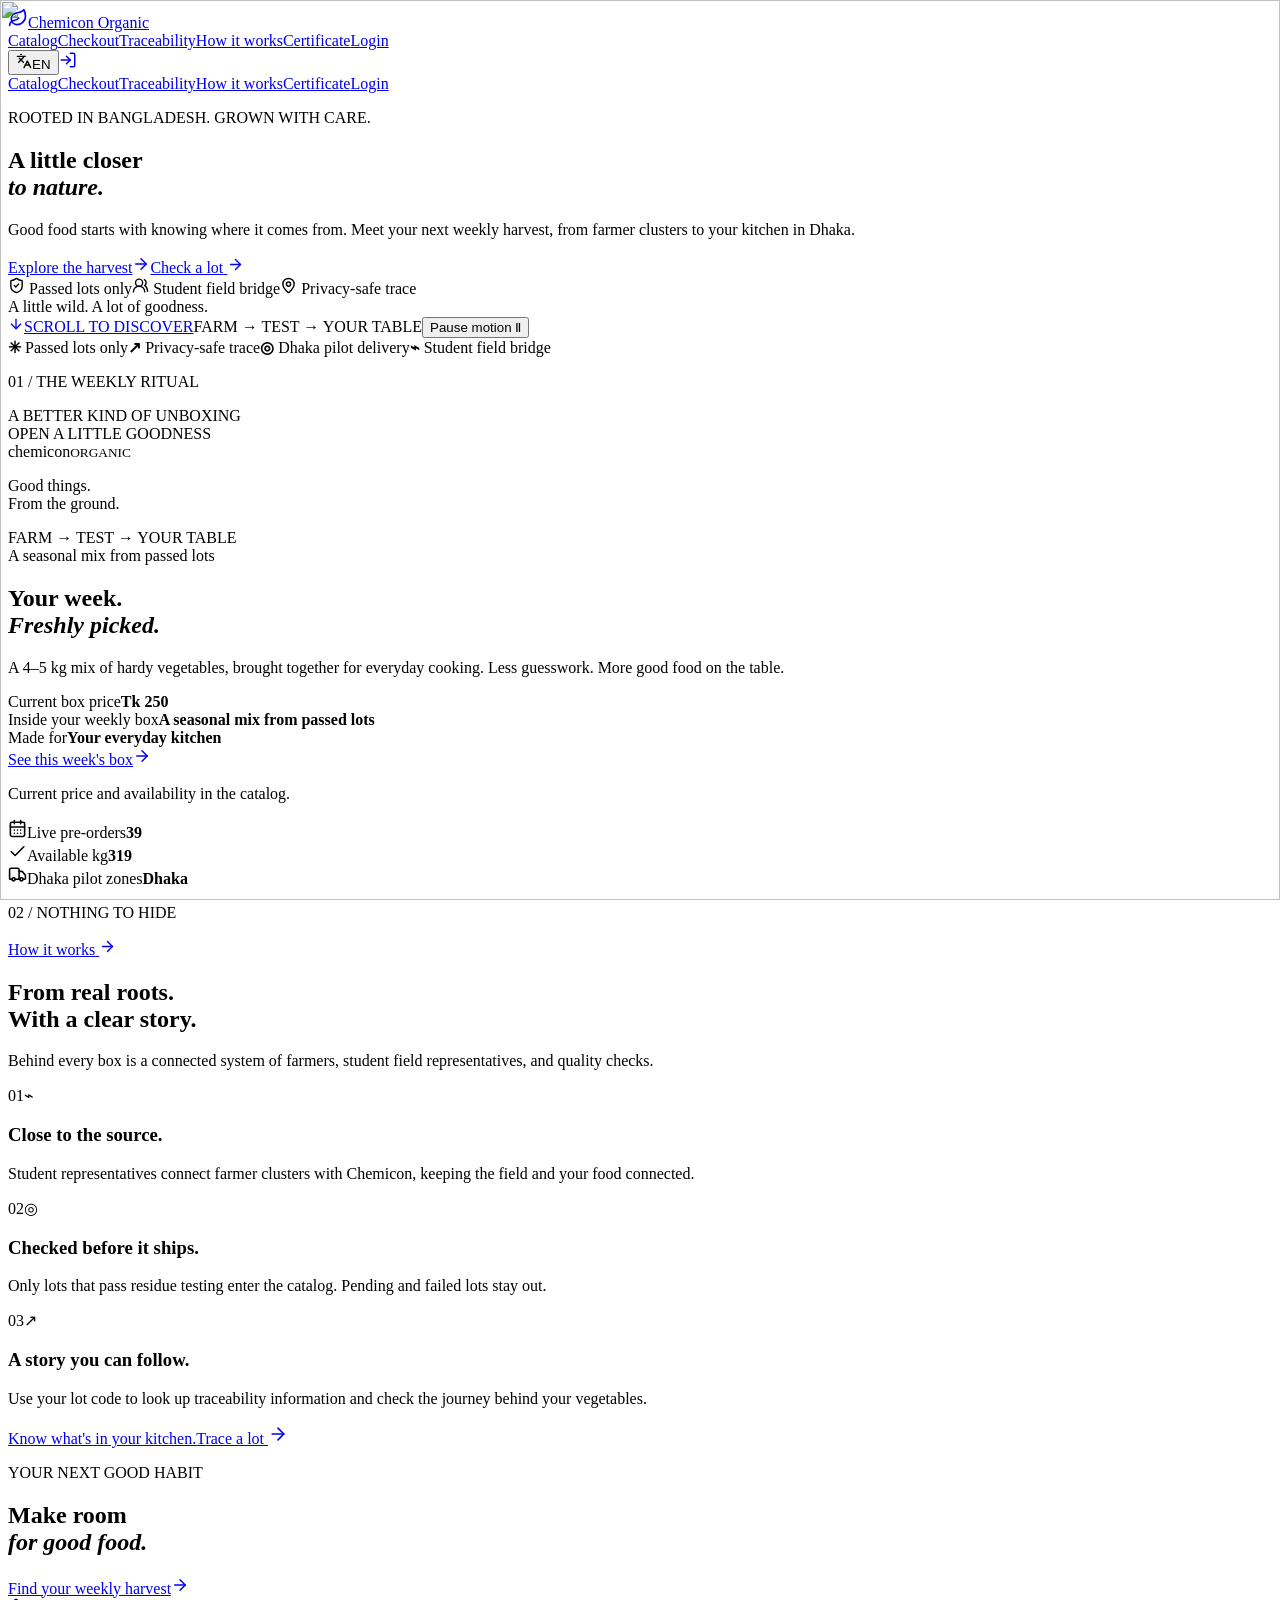
==== commit cf400e06: "Bust homepage stylesheet cache Publish the homepage with the updated shared typography and contrast " ====
--- a/index.html
+++ b/index.html
@@ -1 +1 @@
-<!DOCTYPE html><html lang="en" data-lang="en"><head><meta charset="utf-8"><meta name="viewport" content="width=device-width, initial-scale=1"><link rel="preload" as="image" imagesrcset="/_next/image?url=%2Fexperimental-assets%2Fhardy-harvest.png&amp;w=640&amp;q=75 640w, /_next/image?url=%2Fexperimental-assets%2Fhardy-harvest.png&amp;w=750&amp;q=75 750w, /_next/image?url=%2Fexperimental-assets%2Fhardy-harvest.png&amp;w=828&amp;q=75 828w, /_next/image?url=%2Fexperimental-assets%2Fhardy-harvest.png&amp;w=1080&amp;q=75 1080w, /_next/image?url=%2Fexperimental-assets%2Fhardy-harvest.png&amp;w=1200&amp;q=75 1200w, /_next/image?url=%2Fexperimental-assets%2Fhardy-harvest.png&amp;w=1920&amp;q=75 1920w, /_next/image?url=%2Fexperimental-assets%2Fhardy-harvest.png&amp;w=2048&amp;q=75 2048w, /_next/image?url=%2Fexperimental-assets%2Fhardy-harvest.png&amp;w=3840&amp;q=75 3840w" imagesizes="(max-width: 760px) 120vw, 75vw"><link rel="stylesheet" href="/chemicon-organic-v5-preview/_next/static/css/app/layout.css?v=1789145497983" data-precedence="next_static/css/app/layout.css"><link rel="preload" as="script" fetchpriority="low" href="/chemicon-organic-v5-preview/_next/static/chunks/webpack.js?v=1789145497983"><title>Chemicon Organic Vegetable Venture</title><meta name="description" content="Organic vegetables with lot traceability, delivery, and farmer payout operations."><link rel="manifest" href="/chemicon-organic-v5-preview/manifest.webmanifest"><style>@font-face{font-family:'__nextjs-Geist';font-style:normal;font-weight:400 600;font-display:swap;src:url(/chemicon-organic-v5-preview/__nextjs_font/geist-latin-ext.woff2) format('woff2');unicode-range:U+0100-02BA,U+02BD-02C5,U+02C7-02CC,U+02CE-02D7,U+02DD-02FF,U+0304,U+0308,U+0329,U+1D00-1DBF,U+1E00-1E9F,U+1EF2-1EFF,U+2020,U+20A0-20AB,U+20AD-20C0,U+2113,U+2C60-2C7F,U+A720-A7FF}@font-face{font-family:'__nextjs-Geist Mono';font-style:normal;font-weight:400 600;font-display:swap;src:url(/chemicon-organic-v5-preview/__nextjs_font/geist-mono-latin-ext.woff2) format('woff2');unicode-range:U+0100-02BA,U+02BD-02C5,U+02C7-02CC,U+02CE-02D7,U+02DD-02FF,U+0304,U+0308,U+0329,U+1D00-1DBF,U+1E00-1E9F,U+1EF2-1EFF,U+2020,U+20A0-20AB,U+20AD-20C0,U+2113,U+2C60-2C7F,U+A720-A7FF}@font-face{font-family:'__nextjs-Geist';font-style:normal;font-weight:400 600;font-display:swap;src:url(/chemicon-organic-v5-preview/__nextjs_font/geist-latin.woff2) format('woff2');unicode-range:U+0000-00FF,U+0131,U+0152-0153,U+02BB-02BC,U+02C6,U+02DA,U+02DC,U+0304,U+0308,U+0329,U+2000-206F,U+20AC,U+2122,U+2191,U+2193,U+2212,U+2215,U+FEFF,U+FFFD}@font-face{font-family:'__nextjs-Geist Mono';font-style:normal;font-weight:400 600;font-display:swap;src:url(/chemicon-organic-v5-preview/__nextjs_font/geist-mono-latin.woff2) format('woff2');unicode-range:U+0000-00FF,U+0131,U+0152-0153,U+02BB-02BC,U+02C6,U+02DA,U+02DC,U+0304,U+0308,U+0329,U+2000-206F,U+20AC,U+2122,U+2191,U+2193,U+2212,U+2215,U+FEFF,U+FFFD}</style></head><body><div hidden=""><!--$--><!--/$--></div><header class="ov-public-header ov-public-header--dark"><div class="mx-auto flex max-w-7xl items-center justify-between gap-4 px-4 py-3 sm:px-6"><a class="flex min-w-0 items-center gap-3 font-bold text-[var(--ov-color-cream)]" href="/"><span class="ov-brand-mark"><svg xmlns="http://www.w3.org/2000/svg" width="20" height="20" viewBox="0 0 24 24" fill="none" stroke="currentColor" stroke-width="2" stroke-linecap="round" stroke-linejoin="round" class="lucide lucide-leaf"><path d="M11 20A7 7 0 0 1 9.8 6.1C15.5 5 17 4.48 19 2c1 2 2 4.18 2 8 0 5.5-4.78 10-10 10Z"></path><path d="M2 21c0-3 1.85-5.36 5.08-6C9.5 14.52 12 13 13 12"></path></svg></span><span class="truncate">Chemicon Organic</span></a><nav class="hidden items-center gap-1 lg:flex"><a class="ov-nav-link" href="/chemicon-organic-v5-preview/catalog/?v=static">Catalog</a><a class="ov-nav-link" href="/chemicon-organic-v5-preview/checkout/?v=static">Checkout</a><a class="ov-nav-link" href="/chemicon-organic-v5-preview/traceability/?v=static">Traceability</a><a class="ov-nav-link" href="/chemicon-organic-v5-preview/how-it-works/?v=static">How it works</a><a class="ov-nav-link" href="/chemicon-organic-v5-preview/certificate/?v=static">Certificate</a><a class="ov-nav-link" href="/chemicon-organic-v5-preview/login/?v=static">Login</a></nav><div class="flex items-center gap-2"><button type="button" class="focus-ring inline-flex min-h-[var(--ov-touch-target)] items-center gap-2 rounded border border-[var(--line)] bg-white px-3 text-sm font-semibold" aria-label="Switch between English and Bangla" title="Switch between English and Bangla" aria-pressed="false"><svg xmlns="http://www.w3.org/2000/svg" width="16" height="16" viewBox="0 0 24 24" fill="none" stroke="currentColor" stroke-width="2" stroke-linecap="round" stroke-linejoin="round" class="lucide lucide-languages"><path d="m5 8 6 6"></path><path d="m4 14 6-6 2-3"></path><path d="M2 5h12"></path><path d="M7 2h1"></path><path d="m22 22-5-10-5 10"></path><path d="M14 18h6"></path></svg>EN</button><a class="focus-ring grid size-11 place-items-center rounded-full border border-white/20 bg-white/10 text-[var(--ov-color-cream)]" aria-label="Login" href="/chemicon-organic-v5-preview/login/?v=static"><svg xmlns="http://www.w3.org/2000/svg" width="18" height="18" viewBox="0 0 24 24" fill="none" stroke="currentColor" stroke-width="2" stroke-linecap="round" stroke-linejoin="round" class="lucide lucide-log-in"><path d="M15 3h4a2 2 0 0 1 2 2v14a2 2 0 0 1-2 2h-4"></path><polyline points="10 17 15 12 10 7"></polyline><line x1="15" x2="3" y1="12" y2="12"></line></svg></a></div></div><nav class="border-t border-[var(--ov-color-line)] lg:hidden" aria-label="Catalog"><div class="mx-auto flex max-w-7xl gap-1 overflow-x-auto px-4 py-2 sm:px-6"><a class="ov-nav-link shrink-0" href="/chemicon-organic-v5-preview/catalog/?v=static">Catalog</a><a class="ov-nav-link shrink-0" href="/chemicon-organic-v5-preview/checkout/?v=static">Checkout</a><a class="ov-nav-link shrink-0" href="/chemicon-organic-v5-preview/traceability/?v=static">Traceability</a><a class="ov-nav-link shrink-0" href="/chemicon-organic-v5-preview/how-it-works/?v=static">How it works</a><a class="ov-nav-link shrink-0" href="/chemicon-organic-v5-preview/certificate/?v=static">Certificate</a><a class="ov-nav-link shrink-0" href="/chemicon-organic-v5-preview/login/?v=static">Login</a></div></nav></header><main><!--$--><div class="ov-homepage"><section class="ov-home-hero" aria-labelledby="home-title"><div class="ov-home-hero-art" aria-hidden="true"><img alt="" decoding="async" data-nimg="fill" style="position:absolute;height:100%;width:100%;left:0;top:0;right:0;bottom:0;color:transparent" sizes="(max-width: 760px) 120vw, 75vw" srcset="/_next/image?url=%2Fexperimental-assets%2Fhardy-harvest.png&amp;w=640&amp;q=75 640w, /_next/image?url=%2Fexperimental-assets%2Fhardy-harvest.png&amp;w=750&amp;q=75 750w, /_next/image?url=%2Fexperimental-assets%2Fhardy-harvest.png&amp;w=828&amp;q=75 828w, /_next/image?url=%2Fexperimental-assets%2Fhardy-harvest.png&amp;w=1080&amp;q=75 1080w, /_next/image?url=%2Fexperimental-assets%2Fhardy-harvest.png&amp;w=1200&amp;q=75 1200w, /_next/image?url=%2Fexperimental-assets%2Fhardy-harvest.png&amp;w=1920&amp;q=75 1920w, /_next/image?url=%2Fexperimental-assets%2Fhardy-harvest.png&amp;w=2048&amp;q=75 2048w, /_next/image?url=%2Fexperimental-assets%2Fhardy-harvest.png&amp;w=3840&amp;q=75 3840w" src="/chemicon-organic-v5-preview/_next/image?url=%2Fexperimental-assets%2Fhardy-harvest.png&amp;w=3840&amp;q=75"><span class="ov-home-orbit ov-home-orbit--one"></span><span class="ov-home-orbit ov-home-orbit--two"></span></div><div class="ov-home-copy"><p class="ov-home-eyebrow"><span class="ov-home-live-dot"></span>ROOTED IN BANGLADESH. GROWN WITH CARE.</p><h1 id="home-title" class="ov-home-title">A little closer<br><em>to nature.</em></h1><p class="ov-home-description">Good food starts with knowing where it comes from. Meet your next weekly harvest, from farmer clusters to your kitchen in Dhaka.</p><div class="ov-home-actions"><a class="ov-button ov-button--primary ov-home-button" href="/chemicon-organic-v5-preview/catalog/?v=static"><span>Explore the harvest</span><svg xmlns="http://www.w3.org/2000/svg" width="18" height="18" viewBox="0 0 24 24" fill="none" stroke="currentColor" stroke-width="2" stroke-linecap="round" stroke-linejoin="round" class="lucide lucide-arrow-right" aria-hidden="true"><path d="M5 12h14"></path><path d="m12 5 7 7-7 7"></path></svg></a><a class="ov-home-text-link" href="/chemicon-organic-v5-preview/traceability/?v=static">Check a lot<!-- --> <svg xmlns="http://www.w3.org/2000/svg" width="17" height="17" viewBox="0 0 24 24" fill="none" stroke="currentColor" stroke-width="2" stroke-linecap="round" stroke-linejoin="round" class="lucide lucide-arrow-right" aria-hidden="true"><path d="M5 12h14"></path><path d="m12 5 7 7-7 7"></path></svg></a></div><div class="ov-home-signals" aria-label="FARM → TEST → YOUR TABLE"><span><svg xmlns="http://www.w3.org/2000/svg" width="17" height="17" viewBox="0 0 24 24" fill="none" stroke="currentColor" stroke-width="2" stroke-linecap="round" stroke-linejoin="round" class="lucide lucide-shield-check" aria-hidden="true"><path d="M20 13c0 5-3.5 7.5-7.66 8.95a1 1 0 0 1-.67-.01C7.5 20.5 4 18 4 13V6a1 1 0 0 1 1-1c2 0 4.5-1.2 6.24-2.72a1.17 1.17 0 0 1 1.52 0C14.51 3.81 17 5 19 5a1 1 0 0 1 1 1z"></path><path d="m9 12 2 2 4-4"></path></svg> <!-- -->Passed lots only</span><span><svg xmlns="http://www.w3.org/2000/svg" width="17" height="17" viewBox="0 0 24 24" fill="none" stroke="currentColor" stroke-width="2" stroke-linecap="round" stroke-linejoin="round" class="lucide lucide-users-round" aria-hidden="true"><path d="M18 21a8 8 0 0 0-16 0"></path><circle cx="10" cy="8" r="5"></circle><path d="M22 20c0-3.37-2-6.5-4-8a5 5 0 0 0-.45-8.3"></path></svg> <!-- -->Student field bridge</span><span><svg xmlns="http://www.w3.org/2000/svg" width="17" height="17" viewBox="0 0 24 24" fill="none" stroke="currentColor" stroke-width="2" stroke-linecap="round" stroke-linejoin="round" class="lucide lucide-map-pin" aria-hidden="true"><path d="M20 10c0 4.993-5.539 10.193-7.399 11.799a1 1 0 0 1-1.202 0C9.539 20.193 4 14.993 4 10a8 8 0 0 1 16 0"></path><circle cx="12" cy="10" r="3"></circle></svg> <!-- -->Privacy-safe trace</span></div></div><div class="ov-home-produce-label" aria-hidden="true"><span></span><span>A little wild. A lot of goodness.</span></div><div class="ov-home-hero-bottom"><a href="#weekly"><span class="ov-home-scroll-symbol"><svg xmlns="http://www.w3.org/2000/svg" width="16" height="16" viewBox="0 0 24 24" fill="none" stroke="currentColor" stroke-width="2" stroke-linecap="round" stroke-linejoin="round" class="lucide lucide-arrow-down" aria-hidden="true"><path d="M12 5v14"></path><path d="m19 12-7 7-7-7"></path></svg></span>SCROLL TO DISCOVER</a><span class="ov-home-process">FARM → TEST → YOUR TABLE</span><button class="ov-home-motion-toggle" type="button" aria-pressed="false">Pause motion<!-- --> <span aria-hidden="true">Ⅱ</span></button></div></section><div class="ov-home-trust" aria-label="FARM → TEST → YOUR TABLE"><span><b aria-hidden="true">✳</b> <!-- -->Passed lots only</span><span><b aria-hidden="true">↗</b> <!-- -->Privacy-safe trace</span><span><b aria-hidden="true">◎</b> Dhaka pilot delivery</span><span><b aria-hidden="true">⌁</b> <!-- -->Student field bridge</span></div><section class="ov-home-weekly" id="weekly" aria-labelledby="weekly-title"><div class="ov-home-section-inner"><div class="ov-home-section-top"><p class="ov-home-eyebrow ov-home-eyebrow--light">01 / THE WEEKLY RITUAL</p><span class="ov-home-tiny-note">A BETTER KIND OF UNBOXING</span></div><div class="ov-home-weekly-grid"><div class="ov-home-box-stage" aria-hidden="true"><span class="ov-home-stage-ring ov-home-stage-ring--one"></span><span class="ov-home-stage-ring ov-home-stage-ring--two"></span><div class="ov-home-box-card"><div class="ov-home-box-card__top"><span>OPEN A LITTLE GOODNESS</span></div><div class="ov-home-box-card__front"><span class="ov-home-box-logo">chemicon<small>ORGANIC</small></span><p>Good things.<br>From the ground.</p><span class="ov-home-box-micro">FARM → TEST → YOUR TABLE</span></div></div><span class="ov-home-box-caption">A seasonal mix from passed lots</span></div><div class="ov-home-weekly-copy"><h2 id="weekly-title" class="ov-home-section-title">Your week.<br><em>Freshly picked.</em></h2><p>A 4–5 kg mix of hardy vegetables, brought together for everyday cooking. Less guesswork. More good food on the table.</p><div class="ov-home-price"><span>Current box price</span><strong>Tk <!-- -->250</strong></div><div class="ov-home-detail"><span>Inside your weekly box</span><strong>A seasonal mix from passed lots</strong></div><div class="ov-home-detail"><span>Made for</span><strong>Your everyday kitchen</strong></div><a class="ov-button ov-button--secondary ov-home-button ov-home-button--dark" href="/chemicon-organic-v5-preview/catalog/?v=static"><span>See this week's box</span><svg xmlns="http://www.w3.org/2000/svg" width="18" height="18" viewBox="0 0 24 24" fill="none" stroke="currentColor" stroke-width="2" stroke-linecap="round" stroke-linejoin="round" class="lucide lucide-arrow-right" aria-hidden="true"><path d="M5 12h14"></path><path d="m12 5 7 7-7 7"></path></svg></a><p class="ov-home-availability">Current price and availability in the catalog.</p></div></div><div class="ov-home-data-row"><div><svg xmlns="http://www.w3.org/2000/svg" width="19" height="19" viewBox="0 0 24 24" fill="none" stroke="currentColor" stroke-width="2" stroke-linecap="round" stroke-linejoin="round" class="lucide lucide-calendar-days" aria-hidden="true"><path d="M8 2v4"></path><path d="M16 2v4"></path><rect width="18" height="18" x="3" y="4" rx="2"></rect><path d="M3 10h18"></path><path d="M8 14h.01"></path><path d="M12 14h.01"></path><path d="M16 14h.01"></path><path d="M8 18h.01"></path><path d="M12 18h.01"></path><path d="M16 18h.01"></path></svg><span>Live pre-orders</span><strong>39</strong></div><div><svg xmlns="http://www.w3.org/2000/svg" width="19" height="19" viewBox="0 0 24 24" fill="none" stroke="currentColor" stroke-width="2" stroke-linecap="round" stroke-linejoin="round" class="lucide lucide-check" aria-hidden="true"><path d="M20 6 9 17l-5-5"></path></svg><span>Available kg</span><strong>319</strong></div><div><svg xmlns="http://www.w3.org/2000/svg" width="19" height="19" viewBox="0 0 24 24" fill="none" stroke="currentColor" stroke-width="2" stroke-linecap="round" stroke-linejoin="round" class="lucide lucide-truck" aria-hidden="true"><path d="M14 18V6a2 2 0 0 0-2-2H4a2 2 0 0 0-2 2v11a1 1 0 0 0 1 1h2"></path><path d="M15 18H9"></path><path d="M19 18h2a1 1 0 0 0 1-1v-3.65a1 1 0 0 0-.22-.624l-3.48-4.35A1 1 0 0 0 17.52 8H14"></path><circle cx="17" cy="18" r="2"></circle><circle cx="7" cy="18" r="2"></circle></svg><span>Dhaka pilot zones</span><strong>Dhaka</strong></div></div></div></section><section class="ov-home-journey" aria-labelledby="journey-title"><div class="ov-home-section-inner"><div class="ov-home-section-top"><p class="ov-home-eyebrow">02 / NOTHING TO HIDE</p><a class="ov-home-text-link" href="/chemicon-organic-v5-preview/how-it-works/?v=static">How it works<!-- --> <svg xmlns="http://www.w3.org/2000/svg" width="17" height="17" viewBox="0 0 24 24" fill="none" stroke="currentColor" stroke-width="2" stroke-linecap="round" stroke-linejoin="round" class="lucide lucide-arrow-right" aria-hidden="true"><path d="M5 12h14"></path><path d="m12 5 7 7-7 7"></path></svg></a></div><div class="ov-home-journey-heading"><h2 id="journey-title" class="ov-home-section-title">From real roots.<br>With a clear story.</h2><p>Behind every box is a connected system of farmers, student field representatives, and quality checks.</p></div><div class="ov-home-steps"><article><span class="ov-home-step-number">01</span><span class="ov-home-step-mark" aria-hidden="true">⌁</span><h3>Close to the source.</h3><p>Student representatives connect farmer clusters with Chemicon, keeping the field and your food connected.</p></article><article><span class="ov-home-step-number">02</span><span class="ov-home-step-mark" aria-hidden="true">◎</span><h3>Checked before it ships.</h3><p>Only lots that pass residue testing enter the catalog. Pending and failed lots stay out.</p></article><article><span class="ov-home-step-number">03</span><span class="ov-home-step-mark" aria-hidden="true">↗</span><h3>A story you can follow.</h3><p>Use your lot code to look up traceability information and check the journey behind your vegetables.</p></article></div><a class="ov-home-trace-link" href="/chemicon-organic-v5-preview/traceability/?v=static"><span>Know what's in your kitchen.</span><span>Trace a lot<!-- --> <svg xmlns="http://www.w3.org/2000/svg" width="20" height="20" viewBox="0 0 24 24" fill="none" stroke="currentColor" stroke-width="2" stroke-linecap="round" stroke-linejoin="round" class="lucide lucide-arrow-right" aria-hidden="true"><path d="M5 12h14"></path><path d="m12 5 7 7-7 7"></path></svg></span></a></div></section><section class="ov-home-closing" aria-labelledby="closing-title"><div class="ov-home-closing-art" aria-hidden="true"></div><p class="ov-home-eyebrow">YOUR NEXT GOOD HABIT</p><h2 id="closing-title" class="ov-home-closing-title">Make room<br><em>for good food.</em></h2><a class="ov-button ov-button--primary ov-home-button" href="/chemicon-organic-v5-preview/catalog/?v=static"><span>Find your weekly harvest</span><svg xmlns="http://www.w3.org/2000/svg" width="18" height="18" viewBox="0 0 24 24" fill="none" stroke="currentColor" stroke-width="2" stroke-linecap="round" stroke-linejoin="round" class="lucide lucide-arrow-right" aria-hidden="true"><path d="M5 12h14"></path><path d="m12 5 7 7-7 7"></path></svg></a></section></div><!--$--><!--/$--><!--/$--></main><footer class="border-t border-[var(--line)] bg-[#e9eee4]"><div class="mx-auto grid max-w-7xl gap-4 px-4 py-6 text-sm text-[var(--muted)] sm:px-6 md:grid-cols-3"><span class="flex items-center gap-2"><svg xmlns="http://www.w3.org/2000/svg" width="16" height="16" viewBox="0 0 24 24" fill="none" stroke="currentColor" stroke-width="2" stroke-linecap="round" stroke-linejoin="round" class="lucide lucide-shield-check"><path d="M20 13c0 5-3.5 7.5-7.66 8.95a1 1 0 0 1-.67-.01C7.5 20.5 4 18 4 13V6a1 1 0 0 1 1-1c2 0 4.5-1.2 6.24-2.72a1.17 1.17 0 0 1 1.52 0C14.51 3.81 17 5 19 5a1 1 0 0 1 1 1z"></path><path d="m9 12 2 2 4-4"></path></svg> <!-- -->Residue-tested lots only</span><span class="flex items-center gap-2"><svg xmlns="http://www.w3.org/2000/svg" width="16" height="16" viewBox="0 0 24 24" fill="none" stroke="currentColor" stroke-width="2" stroke-linecap="round" stroke-linejoin="round" class="lucide lucide-truck"><path d="M14 18V6a2 2 0 0 0-2-2H4a2 2 0 0 0-2 2v11a1 1 0 0 0 1 1h2"></path><path d="M15 18H9"></path><path d="M19 18h2a1 1 0 0 0 1-1v-3.65a1 1 0 0 0-.22-.624l-3.48-4.35A1 1 0 0 0 17.52 8H14"></path><circle cx="17" cy="18" r="2"></circle><circle cx="7" cy="18" r="2"></circle></svg> <!-- -->Dhaka pilot zones</span><span>Private apps are available after staff login.</span></div></footer><next-route-announcer style="position: absolute;"></next-route-announcer></body></html>+<!DOCTYPE html><html lang="en" data-lang="en"><head><meta charset="utf-8"><meta name="viewport" content="width=device-width, initial-scale=1"><link rel="preload" as="image" imagesrcset="/_next/image?url=%2Fexperimental-assets%2Fhardy-harvest.png&amp;w=640&amp;q=75 640w, /_next/image?url=%2Fexperimental-assets%2Fhardy-harvest.png&amp;w=750&amp;q=75 750w, /_next/image?url=%2Fexperimental-assets%2Fhardy-harvest.png&amp;w=828&amp;q=75 828w, /_next/image?url=%2Fexperimental-assets%2Fhardy-harvest.png&amp;w=1080&amp;q=75 1080w, /_next/image?url=%2Fexperimental-assets%2Fhardy-harvest.png&amp;w=1200&amp;q=75 1200w, /_next/image?url=%2Fexperimental-assets%2Fhardy-harvest.png&amp;w=1920&amp;q=75 1920w, /_next/image?url=%2Fexperimental-assets%2Fhardy-harvest.png&amp;w=2048&amp;q=75 2048w, /_next/image?url=%2Fexperimental-assets%2Fhardy-harvest.png&amp;w=3840&amp;q=75 3840w" imagesizes="(max-width: 760px) 120vw, 75vw"><link rel="stylesheet" href="/chemicon-organic-v5-preview/_next/static/css/app/layout.css?v=typography-20260917" data-precedence="next_static/css/app/layout.css"><link rel="preload" as="script" fetchpriority="low" href="/chemicon-organic-v5-preview/_next/static/chunks/webpack.js?v=1789145497983"><title>Chemicon Organic Vegetable Venture</title><meta name="description" content="Organic vegetables with lot traceability, delivery, and farmer payout operations."><link rel="manifest" href="/chemicon-organic-v5-preview/manifest.webmanifest"><style>@font-face{font-family:'__nextjs-Geist';font-style:normal;font-weight:400 600;font-display:swap;src:url(/chemicon-organic-v5-preview/__nextjs_font/geist-latin-ext.woff2) format('woff2');unicode-range:U+0100-02BA,U+02BD-02C5,U+02C7-02CC,U+02CE-02D7,U+02DD-02FF,U+0304,U+0308,U+0329,U+1D00-1DBF,U+1E00-1E9F,U+1EF2-1EFF,U+2020,U+20A0-20AB,U+20AD-20C0,U+2113,U+2C60-2C7F,U+A720-A7FF}@font-face{font-family:'__nextjs-Geist Mono';font-style:normal;font-weight:400 600;font-display:swap;src:url(/chemicon-organic-v5-preview/__nextjs_font/geist-mono-latin-ext.woff2) format('woff2');unicode-range:U+0100-02BA,U+02BD-02C5,U+02C7-02CC,U+02CE-02D7,U+02DD-02FF,U+0304,U+0308,U+0329,U+1D00-1DBF,U+1E00-1E9F,U+1EF2-1EFF,U+2020,U+20A0-20AB,U+20AD-20C0,U+2113,U+2C60-2C7F,U+A720-A7FF}@font-face{font-family:'__nextjs-Geist';font-style:normal;font-weight:400 600;font-display:swap;src:url(/chemicon-organic-v5-preview/__nextjs_font/geist-latin.woff2) format('woff2');unicode-range:U+0000-00FF,U+0131,U+0152-0153,U+02BB-02BC,U+02C6,U+02DA,U+02DC,U+0304,U+0308,U+0329,U+2000-206F,U+20AC,U+2122,U+2191,U+2193,U+2212,U+2215,U+FEFF,U+FFFD}@font-face{font-family:'__nextjs-Geist Mono';font-style:normal;font-weight:400 600;font-display:swap;src:url(/chemicon-organic-v5-preview/__nextjs_font/geist-mono-latin.woff2) format('woff2');unicode-range:U+0000-00FF,U+0131,U+0152-0153,U+02BB-02BC,U+02C6,U+02DA,U+02DC,U+0304,U+0308,U+0329,U+2000-206F,U+20AC,U+2122,U+2191,U+2193,U+2212,U+2215,U+FEFF,U+FFFD}</style></head><body><div hidden=""><!--$--><!--/$--></div><header class="ov-public-header ov-public-header--dark"><div class="mx-auto flex max-w-7xl items-center justify-between gap-4 px-4 py-3 sm:px-6"><a class="flex min-w-0 items-center gap-3 font-bold text-[var(--ov-color-cream)]" href="/"><span class="ov-brand-mark"><svg xmlns="http://www.w3.org/2000/svg" width="20" height="20" viewBox="0 0 24 24" fill="none" stroke="currentColor" stroke-width="2" stroke-linecap="round" stroke-linejoin="round" class="lucide lucide-leaf"><path d="M11 20A7 7 0 0 1 9.8 6.1C15.5 5 17 4.48 19 2c1 2 2 4.18 2 8 0 5.5-4.78 10-10 10Z"></path><path d="M2 21c0-3 1.85-5.36 5.08-6C9.5 14.52 12 13 13 12"></path></svg></span><span class="truncate">Chemicon Organic</span></a><nav class="hidden items-center gap-1 lg:flex"><a class="ov-nav-link" href="/chemicon-organic-v5-preview/catalog/?v=static">Catalog</a><a class="ov-nav-link" href="/chemicon-organic-v5-preview/checkout/?v=static">Checkout</a><a class="ov-nav-link" href="/chemicon-organic-v5-preview/traceability/?v=static">Traceability</a><a class="ov-nav-link" href="/chemicon-organic-v5-preview/how-it-works/?v=static">How it works</a><a class="ov-nav-link" href="/chemicon-organic-v5-preview/certificate/?v=static">Certificate</a><a class="ov-nav-link" href="/chemicon-organic-v5-preview/login/?v=static">Login</a></nav><div class="flex items-center gap-2"><button type="button" class="focus-ring inline-flex min-h-[var(--ov-touch-target)] items-center gap-2 rounded border border-[var(--line)] bg-white px-3 text-sm font-semibold" aria-label="Switch between English and Bangla" title="Switch between English and Bangla" aria-pressed="false"><svg xmlns="http://www.w3.org/2000/svg" width="16" height="16" viewBox="0 0 24 24" fill="none" stroke="currentColor" stroke-width="2" stroke-linecap="round" stroke-linejoin="round" class="lucide lucide-languages"><path d="m5 8 6 6"></path><path d="m4 14 6-6 2-3"></path><path d="M2 5h12"></path><path d="M7 2h1"></path><path d="m22 22-5-10-5 10"></path><path d="M14 18h6"></path></svg>EN</button><a class="focus-ring grid size-11 place-items-center rounded-full border border-white/20 bg-white/10 text-[var(--ov-color-cream)]" aria-label="Login" href="/chemicon-organic-v5-preview/login/?v=static"><svg xmlns="http://www.w3.org/2000/svg" width="18" height="18" viewBox="0 0 24 24" fill="none" stroke="currentColor" stroke-width="2" stroke-linecap="round" stroke-linejoin="round" class="lucide lucide-log-in"><path d="M15 3h4a2 2 0 0 1 2 2v14a2 2 0 0 1-2 2h-4"></path><polyline points="10 17 15 12 10 7"></polyline><line x1="15" x2="3" y1="12" y2="12"></line></svg></a></div></div><nav class="border-t border-[var(--ov-color-line)] lg:hidden" aria-label="Catalog"><div class="mx-auto flex max-w-7xl gap-1 overflow-x-auto px-4 py-2 sm:px-6"><a class="ov-nav-link shrink-0" href="/chemicon-organic-v5-preview/catalog/?v=static">Catalog</a><a class="ov-nav-link shrink-0" href="/chemicon-organic-v5-preview/checkout/?v=static">Checkout</a><a class="ov-nav-link shrink-0" href="/chemicon-organic-v5-preview/traceability/?v=static">Traceability</a><a class="ov-nav-link shrink-0" href="/chemicon-organic-v5-preview/how-it-works/?v=static">How it works</a><a class="ov-nav-link shrink-0" href="/chemicon-organic-v5-preview/certificate/?v=static">Certificate</a><a class="ov-nav-link shrink-0" href="/chemicon-organic-v5-preview/login/?v=static">Login</a></div></nav></header><main><!--$--><div class="ov-homepage"><section class="ov-home-hero" aria-labelledby="home-title"><div class="ov-home-hero-art" aria-hidden="true"><img alt="" decoding="async" data-nimg="fill" style="position:absolute;height:100%;width:100%;left:0;top:0;right:0;bottom:0;color:transparent" sizes="(max-width: 760px) 120vw, 75vw" srcset="/_next/image?url=%2Fexperimental-assets%2Fhardy-harvest.png&amp;w=640&amp;q=75 640w, /_next/image?url=%2Fexperimental-assets%2Fhardy-harvest.png&amp;w=750&amp;q=75 750w, /_next/image?url=%2Fexperimental-assets%2Fhardy-harvest.png&amp;w=828&amp;q=75 828w, /_next/image?url=%2Fexperimental-assets%2Fhardy-harvest.png&amp;w=1080&amp;q=75 1080w, /_next/image?url=%2Fexperimental-assets%2Fhardy-harvest.png&amp;w=1200&amp;q=75 1200w, /_next/image?url=%2Fexperimental-assets%2Fhardy-harvest.png&amp;w=1920&amp;q=75 1920w, /_next/image?url=%2Fexperimental-assets%2Fhardy-harvest.png&amp;w=2048&amp;q=75 2048w, /_next/image?url=%2Fexperimental-assets%2Fhardy-harvest.png&amp;w=3840&amp;q=75 3840w" src="/chemicon-organic-v5-preview/_next/image?url=%2Fexperimental-assets%2Fhardy-harvest.png&amp;w=3840&amp;q=75"><span class="ov-home-orbit ov-home-orbit--one"></span><span class="ov-home-orbit ov-home-orbit--two"></span></div><div class="ov-home-copy"><p class="ov-home-eyebrow"><span class="ov-home-live-dot"></span>ROOTED IN BANGLADESH. GROWN WITH CARE.</p><h1 id="home-title" class="ov-home-title">A little closer<br><em>to nature.</em></h1><p class="ov-home-description">Good food starts with knowing where it comes from. Meet your next weekly harvest, from farmer clusters to your kitchen in Dhaka.</p><div class="ov-home-actions"><a class="ov-button ov-button--primary ov-home-button" href="/chemicon-organic-v5-preview/catalog/?v=static"><span>Explore the harvest</span><svg xmlns="http://www.w3.org/2000/svg" width="18" height="18" viewBox="0 0 24 24" fill="none" stroke="currentColor" stroke-width="2" stroke-linecap="round" stroke-linejoin="round" class="lucide lucide-arrow-right" aria-hidden="true"><path d="M5 12h14"></path><path d="m12 5 7 7-7 7"></path></svg></a><a class="ov-home-text-link" href="/chemicon-organic-v5-preview/traceability/?v=static">Check a lot<!-- --> <svg xmlns="http://www.w3.org/2000/svg" width="17" height="17" viewBox="0 0 24 24" fill="none" stroke="currentColor" stroke-width="2" stroke-linecap="round" stroke-linejoin="round" class="lucide lucide-arrow-right" aria-hidden="true"><path d="M5 12h14"></path><path d="m12 5 7 7-7 7"></path></svg></a></div><div class="ov-home-signals" aria-label="FARM → TEST → YOUR TABLE"><span><svg xmlns="http://www.w3.org/2000/svg" width="17" height="17" viewBox="0 0 24 24" fill="none" stroke="currentColor" stroke-width="2" stroke-linecap="round" stroke-linejoin="round" class="lucide lucide-shield-check" aria-hidden="true"><path d="M20 13c0 5-3.5 7.5-7.66 8.95a1 1 0 0 1-.67-.01C7.5 20.5 4 18 4 13V6a1 1 0 0 1 1-1c2 0 4.5-1.2 6.24-2.72a1.17 1.17 0 0 1 1.52 0C14.51 3.81 17 5 19 5a1 1 0 0 1 1 1z"></path><path d="m9 12 2 2 4-4"></path></svg> <!-- -->Passed lots only</span><span><svg xmlns="http://www.w3.org/2000/svg" width="17" height="17" viewBox="0 0 24 24" fill="none" stroke="currentColor" stroke-width="2" stroke-linecap="round" stroke-linejoin="round" class="lucide lucide-users-round" aria-hidden="true"><path d="M18 21a8 8 0 0 0-16 0"></path><circle cx="10" cy="8" r="5"></circle><path d="M22 20c0-3.37-2-6.5-4-8a5 5 0 0 0-.45-8.3"></path></svg> <!-- -->Student field bridge</span><span><svg xmlns="http://www.w3.org/2000/svg" width="17" height="17" viewBox="0 0 24 24" fill="none" stroke="currentColor" stroke-width="2" stroke-linecap="round" stroke-linejoin="round" class="lucide lucide-map-pin" aria-hidden="true"><path d="M20 10c0 4.993-5.539 10.193-7.399 11.799a1 1 0 0 1-1.202 0C9.539 20.193 4 14.993 4 10a8 8 0 0 1 16 0"></path><circle cx="12" cy="10" r="3"></circle></svg> <!-- -->Privacy-safe trace</span></div></div><div class="ov-home-produce-label" aria-hidden="true"><span></span><span>A little wild. A lot of goodness.</span></div><div class="ov-home-hero-bottom"><a href="#weekly"><span class="ov-home-scroll-symbol"><svg xmlns="http://www.w3.org/2000/svg" width="16" height="16" viewBox="0 0 24 24" fill="none" stroke="currentColor" stroke-width="2" stroke-linecap="round" stroke-linejoin="round" class="lucide lucide-arrow-down" aria-hidden="true"><path d="M12 5v14"></path><path d="m19 12-7 7-7-7"></path></svg></span>SCROLL TO DISCOVER</a><span class="ov-home-process">FARM → TEST → YOUR TABLE</span><button class="ov-home-motion-toggle" type="button" aria-pressed="false">Pause motion<!-- --> <span aria-hidden="true">Ⅱ</span></button></div></section><div class="ov-home-trust" aria-label="FARM → TEST → YOUR TABLE"><span><b aria-hidden="true">✳</b> <!-- -->Passed lots only</span><span><b aria-hidden="true">↗</b> <!-- -->Privacy-safe trace</span><span><b aria-hidden="true">◎</b> Dhaka pilot delivery</span><span><b aria-hidden="true">⌁</b> <!-- -->Student field bridge</span></div><section class="ov-home-weekly" id="weekly" aria-labelledby="weekly-title"><div class="ov-home-section-inner"><div class="ov-home-section-top"><p class="ov-home-eyebrow ov-home-eyebrow--light">01 / THE WEEKLY RITUAL</p><span class="ov-home-tiny-note">A BETTER KIND OF UNBOXING</span></div><div class="ov-home-weekly-grid"><div class="ov-home-box-stage" aria-hidden="true"><span class="ov-home-stage-ring ov-home-stage-ring--one"></span><span class="ov-home-stage-ring ov-home-stage-ring--two"></span><div class="ov-home-box-card"><div class="ov-home-box-card__top"><span>OPEN A LITTLE GOODNESS</span></div><div class="ov-home-box-card__front"><span class="ov-home-box-logo">chemicon<small>ORGANIC</small></span><p>Good things.<br>From the ground.</p><span class="ov-home-box-micro">FARM → TEST → YOUR TABLE</span></div></div><span class="ov-home-box-caption">A seasonal mix from passed lots</span></div><div class="ov-home-weekly-copy"><h2 id="weekly-title" class="ov-home-section-title">Your week.<br><em>Freshly picked.</em></h2><p>A 4–5 kg mix of hardy vegetables, brought together for everyday cooking. Less guesswork. More good food on the table.</p><div class="ov-home-price"><span>Current box price</span><strong>Tk <!-- -->250</strong></div><div class="ov-home-detail"><span>Inside your weekly box</span><strong>A seasonal mix from passed lots</strong></div><div class="ov-home-detail"><span>Made for</span><strong>Your everyday kitchen</strong></div><a class="ov-button ov-button--secondary ov-home-button ov-home-button--dark" href="/chemicon-organic-v5-preview/catalog/?v=static"><span>See this week's box</span><svg xmlns="http://www.w3.org/2000/svg" width="18" height="18" viewBox="0 0 24 24" fill="none" stroke="currentColor" stroke-width="2" stroke-linecap="round" stroke-linejoin="round" class="lucide lucide-arrow-right" aria-hidden="true"><path d="M5 12h14"></path><path d="m12 5 7 7-7 7"></path></svg></a><p class="ov-home-availability">Current price and availability in the catalog.</p></div></div><div class="ov-home-data-row"><div><svg xmlns="http://www.w3.org/2000/svg" width="19" height="19" viewBox="0 0 24 24" fill="none" stroke="currentColor" stroke-width="2" stroke-linecap="round" stroke-linejoin="round" class="lucide lucide-calendar-days" aria-hidden="true"><path d="M8 2v4"></path><path d="M16 2v4"></path><rect width="18" height="18" x="3" y="4" rx="2"></rect><path d="M3 10h18"></path><path d="M8 14h.01"></path><path d="M12 14h.01"></path><path d="M16 14h.01"></path><path d="M8 18h.01"></path><path d="M12 18h.01"></path><path d="M16 18h.01"></path></svg><span>Live pre-orders</span><strong>39</strong></div><div><svg xmlns="http://www.w3.org/2000/svg" width="19" height="19" viewBox="0 0 24 24" fill="none" stroke="currentColor" stroke-width="2" stroke-linecap="round" stroke-linejoin="round" class="lucide lucide-check" aria-hidden="true"><path d="M20 6 9 17l-5-5"></path></svg><span>Available kg</span><strong>319</strong></div><div><svg xmlns="http://www.w3.org/2000/svg" width="19" height="19" viewBox="0 0 24 24" fill="none" stroke="currentColor" stroke-width="2" stroke-linecap="round" stroke-linejoin="round" class="lucide lucide-truck" aria-hidden="true"><path d="M14 18V6a2 2 0 0 0-2-2H4a2 2 0 0 0-2 2v11a1 1 0 0 0 1 1h2"></path><path d="M15 18H9"></path><path d="M19 18h2a1 1 0 0 0 1-1v-3.65a1 1 0 0 0-.22-.624l-3.48-4.35A1 1 0 0 0 17.52 8H14"></path><circle cx="17" cy="18" r="2"></circle><circle cx="7" cy="18" r="2"></circle></svg><span>Dhaka pilot zones</span><strong>Dhaka</strong></div></div></div></section><section class="ov-home-journey" aria-labelledby="journey-title"><div class="ov-home-section-inner"><div class="ov-home-section-top"><p class="ov-home-eyebrow">02 / NOTHING TO HIDE</p><a class="ov-home-text-link" href="/chemicon-organic-v5-preview/how-it-works/?v=static">How it works<!-- --> <svg xmlns="http://www.w3.org/2000/svg" width="17" height="17" viewBox="0 0 24 24" fill="none" stroke="currentColor" stroke-width="2" stroke-linecap="round" stroke-linejoin="round" class="lucide lucide-arrow-right" aria-hidden="true"><path d="M5 12h14"></path><path d="m12 5 7 7-7 7"></path></svg></a></div><div class="ov-home-journey-heading"><h2 id="journey-title" class="ov-home-section-title">From real roots.<br>With a clear story.</h2><p>Behind every box is a connected system of farmers, student field representatives, and quality checks.</p></div><div class="ov-home-steps"><article><span class="ov-home-step-number">01</span><span class="ov-home-step-mark" aria-hidden="true">⌁</span><h3>Close to the source.</h3><p>Student representatives connect farmer clusters with Chemicon, keeping the field and your food connected.</p></article><article><span class="ov-home-step-number">02</span><span class="ov-home-step-mark" aria-hidden="true">◎</span><h3>Checked before it ships.</h3><p>Only lots that pass residue testing enter the catalog. Pending and failed lots stay out.</p></article><article><span class="ov-home-step-number">03</span><span class="ov-home-step-mark" aria-hidden="true">↗</span><h3>A story you can follow.</h3><p>Use your lot code to look up traceability information and check the journey behind your vegetables.</p></article></div><a class="ov-home-trace-link" href="/chemicon-organic-v5-preview/traceability/?v=static"><span>Know what's in your kitchen.</span><span>Trace a lot<!-- --> <svg xmlns="http://www.w3.org/2000/svg" width="20" height="20" viewBox="0 0 24 24" fill="none" stroke="currentColor" stroke-width="2" stroke-linecap="round" stroke-linejoin="round" class="lucide lucide-arrow-right" aria-hidden="true"><path d="M5 12h14"></path><path d="m12 5 7 7-7 7"></path></svg></span></a></div></section><section class="ov-home-closing" aria-labelledby="closing-title"><div class="ov-home-closing-art" aria-hidden="true"></div><p class="ov-home-eyebrow">YOUR NEXT GOOD HABIT</p><h2 id="closing-title" class="ov-home-closing-title">Make room<br><em>for good food.</em></h2><a class="ov-button ov-button--primary ov-home-button" href="/chemicon-organic-v5-preview/catalog/?v=static"><span>Find your weekly harvest</span><svg xmlns="http://www.w3.org/2000/svg" width="18" height="18" viewBox="0 0 24 24" fill="none" stroke="currentColor" stroke-width="2" stroke-linecap="round" stroke-linejoin="round" class="lucide lucide-arrow-right" aria-hidden="true"><path d="M5 12h14"></path><path d="m12 5 7 7-7 7"></path></svg></a></section></div><!--$--><!--/$--><!--/$--></main><footer class="border-t border-[var(--line)] bg-[#e9eee4]"><div class="mx-auto grid max-w-7xl gap-4 px-4 py-6 text-sm text-[var(--muted)] sm:px-6 md:grid-cols-3"><span class="flex items-center gap-2"><svg xmlns="http://www.w3.org/2000/svg" width="16" height="16" viewBox="0 0 24 24" fill="none" stroke="currentColor" stroke-width="2" stroke-linecap="round" stroke-linejoin="round" class="lucide lucide-shield-check"><path d="M20 13c0 5-3.5 7.5-7.66 8.95a1 1 0 0 1-.67-.01C7.5 20.5 4 18 4 13V6a1 1 0 0 1 1-1c2 0 4.5-1.2 6.24-2.72a1.17 1.17 0 0 1 1.52 0C14.51 3.81 17 5 19 5a1 1 0 0 1 1 1z"></path><path d="m9 12 2 2 4-4"></path></svg> <!-- -->Residue-tested lots only</span><span class="flex items-center gap-2"><svg xmlns="http://www.w3.org/2000/svg" width="16" height="16" viewBox="0 0 24 24" fill="none" stroke="currentColor" stroke-width="2" stroke-linecap="round" stroke-linejoin="round" class="lucide lucide-truck"><path d="M14 18V6a2 2 0 0 0-2-2H4a2 2 0 0 0-2 2v11a1 1 0 0 0 1 1h2"></path><path d="M15 18H9"></path><path d="M19 18h2a1 1 0 0 0 1-1v-3.65a1 1 0 0 0-.22-.624l-3.48-4.35A1 1 0 0 0 17.52 8H14"></path><circle cx="17" cy="18" r="2"></circle><circle cx="7" cy="18" r="2"></circle></svg> <!-- -->Dhaka pilot zones</span><span>Private apps are available after staff login.</span></div></footer><next-route-announcer style="position: absolute;"></next-route-announcer></body></html>
